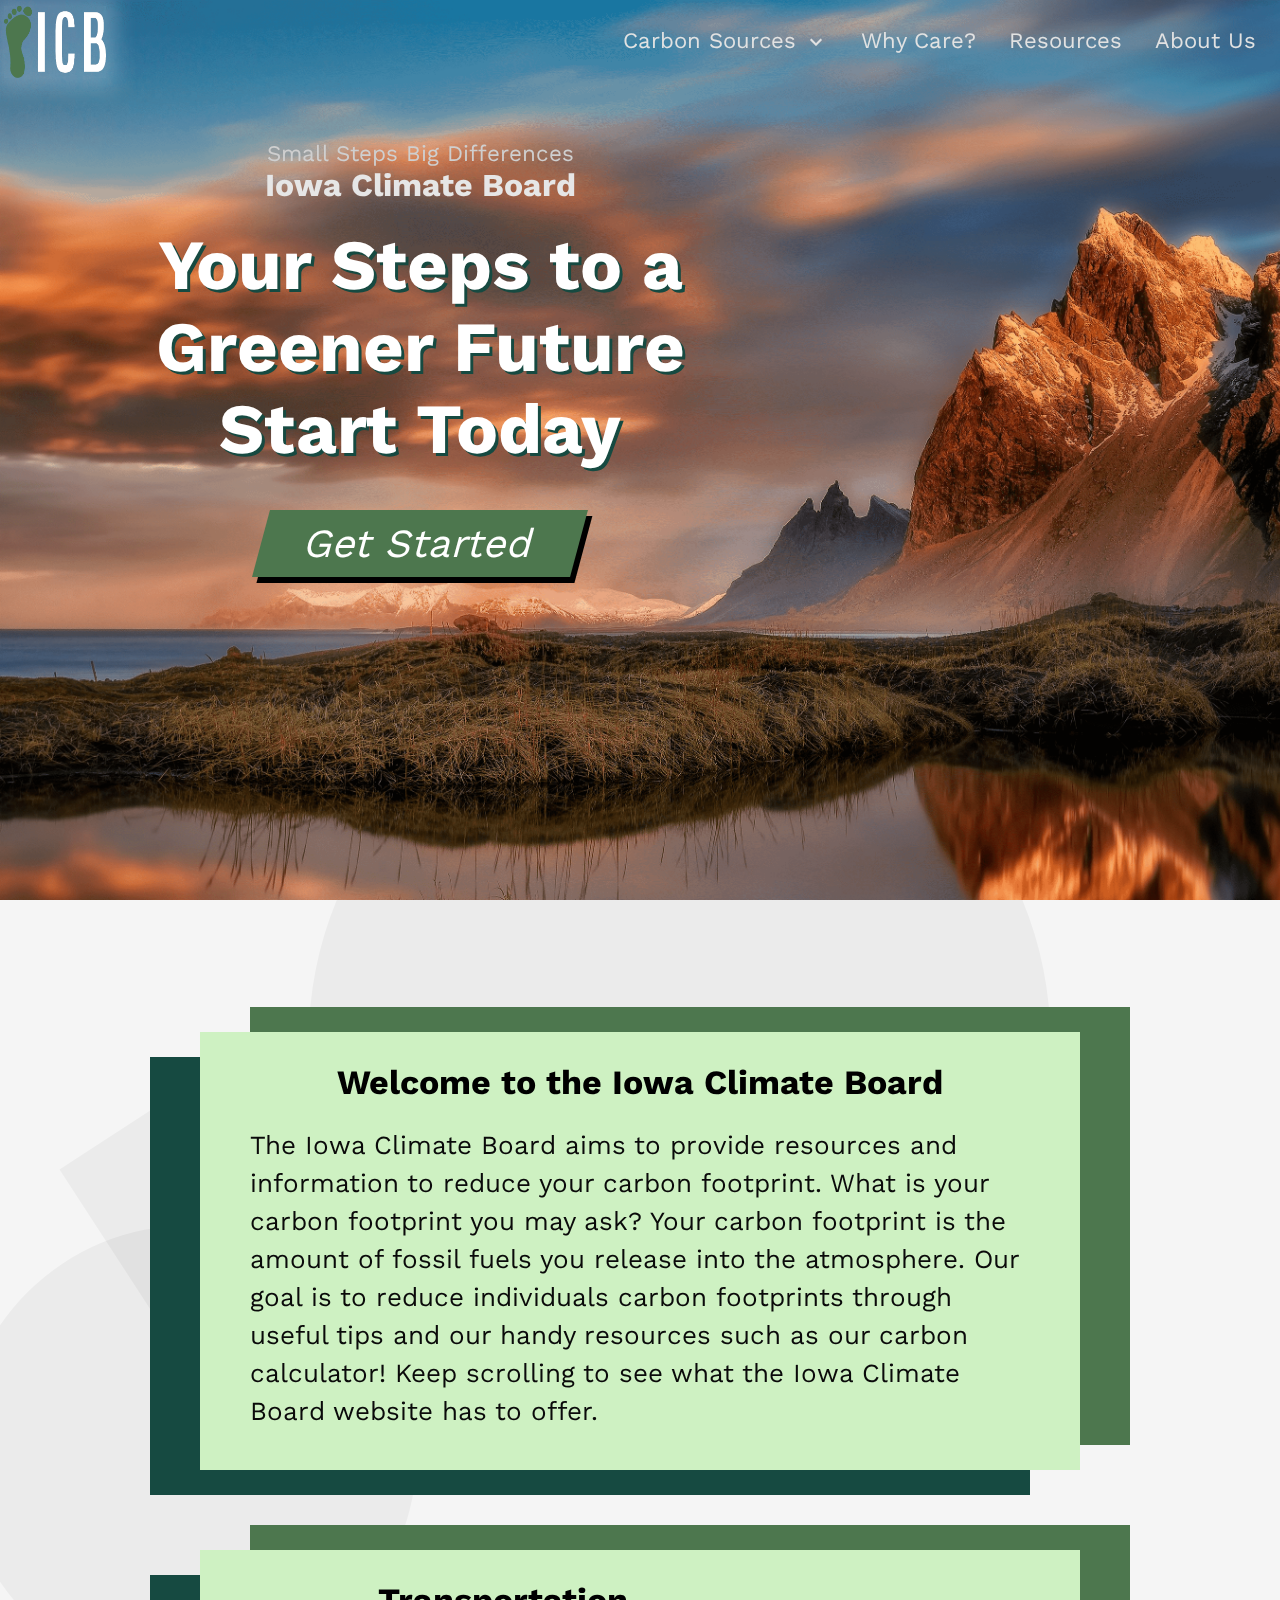
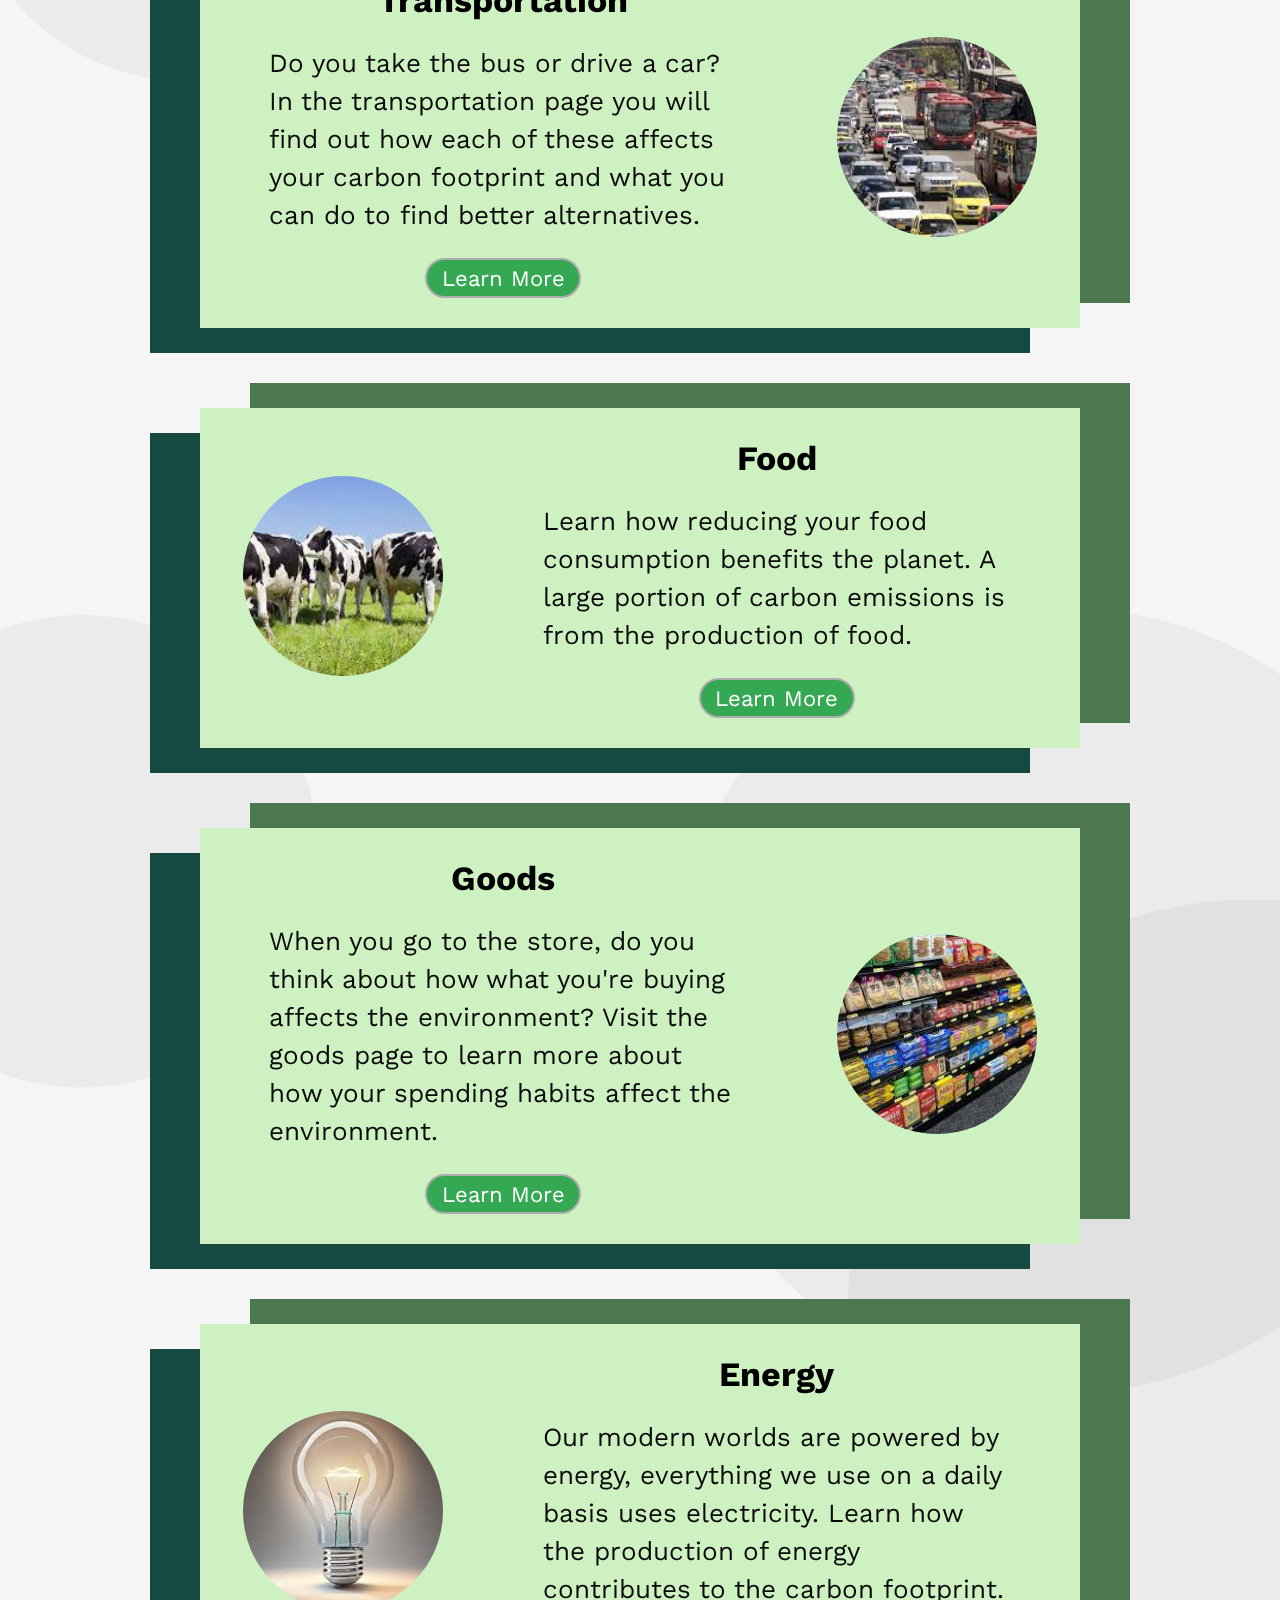
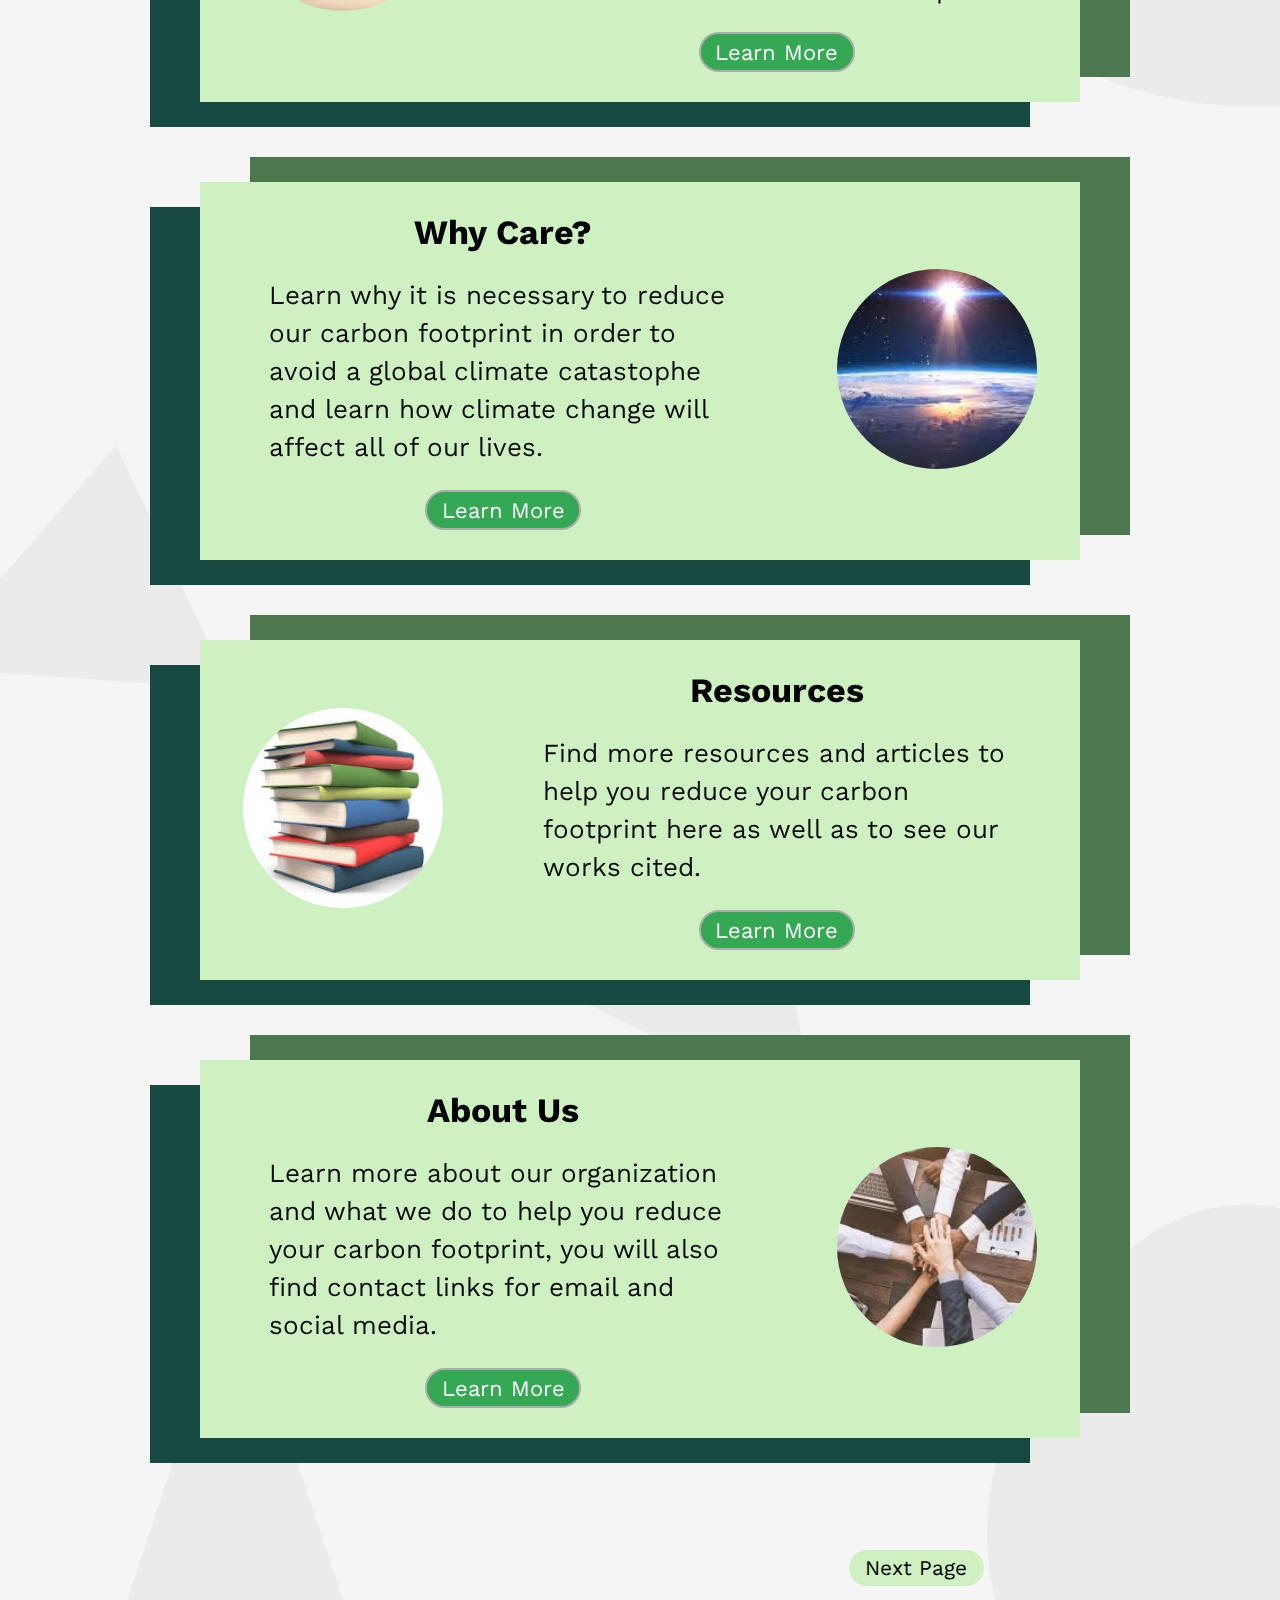
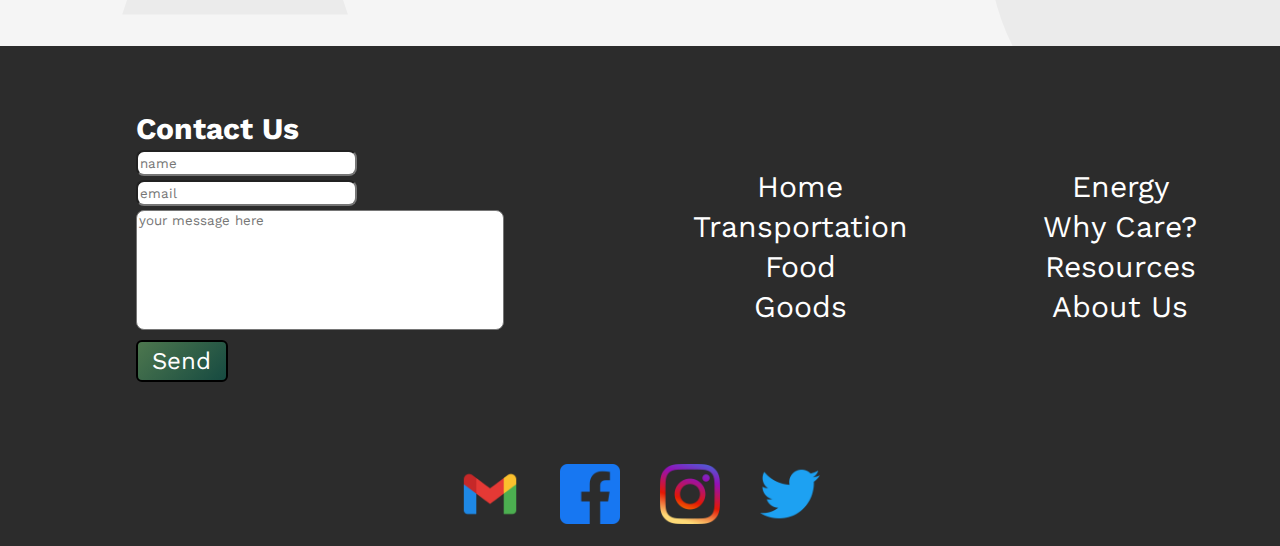
==== index.html @ e784ccfe "fixed buttons" ====
<!DOCTYPE html>
<html lang="en">
<head>
    <meta charset="UTF-8">
    <meta http-equiv="X-UA-Compatible" content="IE=edge">
    <meta name="viewport" content="width=device-width, initial-scale=1.0">
    <meta name="description" content="Welcome to the Iowa Climate Board. Our website will provide tips, tricks and resources so that you can reduce your carbon footprint.">
    <meta name="keywords" content="carbon footprint, icb, ICB, climate change, transportation, food, goods, carbon map, carbon calculator, global warming, fossil fuels, greenhouse gas, emissions">
    <meta name="author" content="Zach Buchholz">
    <link rel="icon" href="images/cropped-foot.png">
    <link href="https://fonts.googleapis.com/icon?family=Material+Icons" rel="stylesheet">
    <link rel="stylesheet" href="css/styles.css">
    <link rel="stylesheet" href="css/indexStyle.css">
    <script src="js/script.js" defer></script>
    <script  src="js/indexScript.js" defer></script>
    <title>Iowa Climate Board</title>
    <!-- favicon -->
    <link rel="apple-touch-icon" sizes="180x180" href="/favicon/apple-touch-icon.png">
    <link rel="icon" type="image/png" sizes="32x32" href="/favicon/favicon-32x32.png">
    <link rel="icon" type="image/png" sizes="16x16" href="/favicon/favicon-16x16.png">
    <link rel="manifest" href="/favicon/site.webmanifest">
    <link rel="mask-icon" href="/favicon/safari-pinned-tab.svg" color="#5bbad5">
    <link rel="shortcut icon" href="/favicon/favicon.ico">
    <meta name="msapplication-TileColor" content="#da532c">
    <meta name="msapplication-config" content="/favicon/browserconfig.xml">
    <meta name="theme-color" content="#ffffff">
</head>
<body>
    <nav>
        <div class="nav-left">
            <a href="index.html">
                <!-- <h2>ICB</h2> -->
                <img src="images/FinalLogo.png" alt="ICB Logo">
            </a>   
        </div>
        <div class="nav-right">
            <ul>
                <li class="nav-item">
                    <a>
                        Carbon Sources
                        <i class="material-icons">expand_more</i>
                    </a>
                    <div id="dropdown">
                        <a href="html/transportation.html">Transportation</a>
                        <a href="html/food.html">Food</a>
                        <a href="html/goods.html">Goods</a>
                        <a href="html/energy.html">Energy</a>
                    </div>
                </li>
                <!-- <li class="nav-item"><a href="html/carbonMap.html">Carbon Map</a></li>
                <li class="nav-item"><a href="html/carbonCalculator.html">Carbon Calculator</a></li> -->
                <li class="nav-item"><a href="html/whyCare.html">Why Care?</a></li>
                <li class="nav-item"><a href="html/resources.html">Resources</a></li>
                <li class="nav-item"><a href="html/aboutUs.html">About Us</a></li>       
            </ul>
        </div>
        <div class="hamburger">
            <i class="material-icons">menu</i>
        </div>
        <div class="mobile-nav">
            <span class="exit-mobile-nav">
                <i class="material-icons">close</i>
            </span>
            <ul>  
                <li><a href="html/transportation.html">Transportation</a></li>
                <li><a href="html/food.html">Food</a></li>
                <li><a href="html/goods.html">Goods</a></li>   
                <li><a href="html/energy.html">Energy</a></li>
                <!-- <li><a href="html/carbonMap.html">Carbon Map</a></li>
                <li><a href="html/carbonCalculator.html">Carbon Calculator</a></li> -->
                <li><a href="html/whyCare.html">Why Care?</a></li>
                <li><a href="html/resources.html">Resources</a></li>
                <li><a href="html/aboutUs.html">About Us</a></li>
            </ul>
        </div>
    </nav>
    <header>
        <div class="hero">
            <div class="spacer"></div>
            <div class="upper-hero">
                <p>Small Steps Big Differences</p>
                <h2>Iowa Climate Board</h2>
            </div>
            <div class="lower-hero">
                <h1>Your Steps to a Greener Future Start Today</h1>
                <div class="wrapper">
                    <button class="cta">
                      <span>Get Started</span>
                    </button>
                  </div>
                <button class="delete">Get Started</button>
            </div>
        </div>
    </header>
    <div class="content-container">
        <section class="main-content">
            <section class="pages">
                <div class="welcome small">
                    <h3>Welcome to the Iowa Climate Board</h3>
                    <p>The Iowa Climate Board aims to provide resources and information to reduce your carbon footprint. What is your carbon footprint you may ask? Your carbon footprint is the amount of fossil fuels you release into the atmosphere. Our goal is to reduce individuals carbon footprints through useful tips and our handy resources such as our carbon calculator! Keep scrolling to see what the Iowa Climate Board website has to offer.</p>
                    <hr>
                </div>
                <div class="big welcome-big">
                    <div class="preview">
                        <div class="content">
                            <div>
                                <h3>Welcome to the Iowa Climate Board</h3>
                                <p>The Iowa Climate Board aims to provide resources and information to reduce your carbon footprint. What is your carbon footprint you may ask? Your carbon footprint is the amount of fossil fuels you release into the atmosphere. Our goal is to reduce individuals carbon footprints through useful tips and our handy resources such as our carbon calculator! Keep scrolling to see what the Iowa Climate Board website has to offer.</p>  
                            </div> 
                        </div>
                    </div>
                </div>
                <div class="transportation-preview small">
                    <h3>Transportation</h3>
                    <p>Do you take the bus or drive a car? In the transportation page you will find out how each of these affects your carbon footprint and what you can do to find better alternatives.</p>
                    <div class="learn-more-cta">
                        <button><a href="html/transportation.html">Learn More</a></button>
                    </div>
                    <hr>
                </div>
                <div class="transportation-preview big">
                    <div class="preview">
                        <div class="content">
                            <div class="content2 left">
                                <h3>Transportation</h3>
                                <p>Do you take the bus or drive a car? In the transportation page you will find out how each of these affects your carbon footprint and what you can do to find better alternatives.</p>
                                <div class="learn-more-cta">
                                    <button><a href="html/transportation.html">Learn More</a></button>
                                </div>
                            </div>
                            <div class="image right">
                                <a href="html/transportation.html"><img src="images/transportation-circle.jpg" alt="transportation"></a>
                            </div> 
                        </div>   
                    </div>
                </div>
                <div class="food-preview small">
                    <h3>Food</h3>
                    <p>Learn how reducing your food consumption benefits the planet. A large portion of carbon emissions is from the production of food.</p>
                    <div class="learn-more-cta">
                        <button><a href="html/food.html">Learn More</a></button>
                    </div>
                    <hr>
                </div>
                <div class="food-preview big">
                    <div class="preview">
                        <div class="content">
                            <div class="image left">
                                <a href="html/food.html"><img src="images/food-circle.jpg" alt="food"></a>
                            </div>
                            <div class="content2 right">
                                <h3>Food</h3>
                                <p>Learn how reducing your food consumption benefits the planet. A large portion of carbon emissions is from the production of food.</p>
                                <div class="learn-more-cta">
                                    <button><a href="html/food.html">Learn More</a></button>
                                </div>  
                            </div> 
                        </div>
                    </div>
                </div>
                <div class="goods-preview small">
                    <h3>Goods</h3>
                    <p>When you go to the store, do you think about how what you're buying affects the environment? Visit the goods page to learn more about how your spending habits affect the environment.</p>
                    <div class="learn-more-cta">
                        <button><a href="html/goods.html">Learn More</a></button>
                    </div>
                    <hr>
                </div>
                <div class="goods-preview big">
                    <div class="preview">
                        <div class="content">
                            <div class="content2 left">
                                <h3>Goods</h3>
                                <p>When you go to the store, do you think about how what you're buying affects the environment? Visit the goods page to learn more about how your spending habits affect the environment.</p>
                                <div class="learn-more-cta">
                                    <button><a href="html/goods.html">Learn More</a></button>
                                </div>
                            </div>
                            <div class="image right">
                                <a href="html/goods.html"><img src="images/goods-circle.jpg" alt="goods"></a>
                            </div>    
                        </div>
                    </div>
                </div>
                <div class="energy-preview small">
                    <h3>Energy</h3>
                    <p>Our modern worlds are powered by energy, everything we use on a daily basis uses electricity. Learn how the production of energy contributes to the carbon footprint.</p>
                    <div class="learn-more-cta">
                        <button><a href="html/energy.html">Learn More</a></button>
                    </div>
                    <hr>
                </div>
                <div class="energy-preview big">
                    <div class="preview">
                        <div class="content">
                            <div class="image left">
                                <a href="html/energy.html"><img src="images/energy-circle.jpg" alt="energy"></a>
                            </div>  
                            <div class="content2 right">
                                <h3>Energy</h3>
                                <p>Our modern worlds are powered by energy, everything we use on a daily basis uses electricity. Learn how the production of energy contributes to the carbon footprint.</p>
                                <div class="learn-more-cta">
                                    <button><a href="html/energy.html">Learn More</a></button>
                                </div>
                            </div>  
                        </div>
                    </div>
                </div>
                <!-- <div class="carbon-map-preview small">
                    <h3>Carbon Map</h3>
                    <p>See how your carbon footprint is partially determined by your geographic location. Explore the interactive carbon map to see how carbon footprints vary around the world.</p>
                    <div class="learn-more-cta">
                        <button><a href="html/carbonMap.html">Learn More</a></button>
                    </div>
                    <hr>
                </div>
                <div class="carbon-map-preview big">
                    <div class="preview">
                        <div class="content">
                            <div class="content2 left">
                                <h3>Carbon Map</h3>
                                <p>See how your carbon footprint is partially determined by your geographic location. Explore the interactive carbon map to see how carbon footprints vary around the world.</p>
                                <div class="learn-more-cta">
                                    <button><a href="html/carbonMap.html">Learn More</a></button>
                                </div>  
                            </div>  
                            <div class="image right">
                                <a href="html/carbonMap.html"><img src="images/carbon-map-circle.jpg" alt="carbon map"></a>
                            </div>
                        </div>
                    </div>
                </div>
                <div class="carbon-calculator-preview small">
                    <h3>Carbon Calculator</h3>
                    <p>The carbon calculator is a tool that will allow you to estimate your carbon footprint! Input information about your lifestyle into the calculator to show how much carbon you release and what you can do to reduce your footprint.</p>
                    <div class="learn-more-cta">
                        <button><a href="html/carbonCalculator.html">Learn More</a></button>
                    </div>
                    <hr>
                </div>
                <div class="carbon-calculator-preview big">
                    <div class="preview">
                        <div class="content">
                            <div class="image left">
                                <a href="html/carbonCalculator.html"><img src="images/carbon-calculator-circle.jpg" alt="carbon calculator"></a>
                            </div> 
                            <div class="content2 right">
                                <h3>Carbon Calculator</h3>
                                <p>The carbon calculator is a tool that will allow you to estimate your carbon footprint! Input information about your lifestyle into the calculator to show how much carbon you release and what you can do to reduce your footprint.</p>
                                <div class="learn-more-cta">
                                    <button><a href="html/carbonCalculator.html">Learn More</a></button>
                                </div> 
                            </div>  
                        </div>
                    </div>
                </div> -->
                <div class="why-care-preview small">
                    <h3>Why Care?</h3>
                    <p>Learn why it is necessary to reduce our carbon footprint in order to avoid a global climate catastophe and learn how climate change will affect all of our lives.</p>
                    <div class="learn-more-cta">
                        <button><a href="html/whyCare.html">Learn More</a></button>
                    </div>
                    <hr>
                </div>
                <div class="why-care-preview big">
                    <div class="preview">
                        <div class="content">
                            <div class="content2 left">
                                <h3>Why Care?</h3>
                                <p>Learn why it is necessary to reduce our carbon footprint in order to avoid a global climate catastophe and learn how climate change will affect all of our lives.</p>
                                <div class="learn-more-cta">
                                    <button><a href="html/whyCare.html">Learn More</a></button>
                                </div>
                            </div>    
                            <div class="image right">
                                <a href="html/whyCare.html"><img src="images/why-care-circle.jpg" alt="why care"></a>
                            </div>
                        </div>
                    </div>
                </div>
                <div class="resources-preview small">
                    <h3>Resources</h3>
                    <p>Find more resources and articles to help you reduce your carbon footprint here as well as to see our works cited.</p>
                    <div class="learn-more-cta">
                        <button><a href="html/resources.html">Learn More</a></button>
                    </div>
                    <hr>
                </div>
                <div class="resources-preview big">
                    <div class="preview">
                        <div class="content">
                            <div class="image left">
                                <a href="html/resources.html"><img src="images/resources-circle.jpg" alt="resources"></a>
                            </div>
                            <div class="content2 right">
                                <h3>Resources</h3>
                                <p>Find more resources and articles to help you reduce your carbon footprint here as well as to see our works cited.</p>
                                <div class="learn-more-cta">
                                    <button><a href="html/resources.html">Learn More</a></button>
                                </div>
                            </div>    
                        </div>
                    </div>
                </div>
                <div class="about-us-preview small">
                    <h3>About Us</h3>
                    <p>Learn more about our organization and what we do to help you reduce your carbon footprint, you will also find contact links for email and social media.</p>
                    <div class="learn-more-cta">
                        <button><a href="html/aboutUs.html">Learn More</a></button>
                    </div>
                    <hr>
                </div>
                <div class="about-us-preview big">
                    <div class="preview">
                        <div class="content">
                            <div class="content2 left">
                                <h3>About Us</h3>
                                <p>Learn more about our organization and what we do to help you reduce your carbon footprint, you will also find contact links for email and social media.</p>
                                <div class="learn-more-cta">
                                    <button><a href="html/aboutUs.html">Learn More</a></button>
                                </div> 
                            </div>  
                            <div class="image right">
                                <a href="html/aboutUs.html"><img src="images/about-us-circle.jpg" alt="about us"></a>
                            </div> 
                        </div>
                    </div>
                </div>
            </section>
            <section class="next-previous-page">
                <div class="left">
                    <!-- <button class="previous">
                        <a href="">Previous Page</a>
                    </button> -->
                </div>
                <div class="right">
                    
                        <a href="html/transportation.html">Next Page</a>
                    
                </div>
            </section>
        </section>
        <footer>
            <div class="email footer-item">
                <div class="container">
                    <h3>Contact Us</h3>
                    <input id="name" type="text" placeholder="name">
                    <input id="email" type="email" placeholder="email">
                    <textarea placeholder="your message here"></textarea>
                    <button>Send</button>
                </div>
            </div>
            <div class="links footer-item">
                <div class="container">
                    <div class="links-left">
                        <a href="#">Home</a>
                        <a href="html/transportation.html">Transportation</a>
                        <a href="html/food.html">Food</a>
                        <a href="html/goods.html">Goods</a>   
                        <!-- <a href="html/energy.html">Energy</a>  -->
                    </div>
                    <div class="links-right">
                        <a href="html/energy.html">Energy</a>
                        <!-- <a href="html/carbonMap.html">Carbon Map</a>
                        <a href="html/carbonCalculator.html">Carbon Calculator</a> -->
                        <a href="html/whyCare.html">Why Care?</a>
                        <a href="html/resources.html">Resources</a>
                        <a href="html/aboutUs.html">About Us</a>
                    </div>
                </div>
            </div>  
            <div class="social-media footer-item">
                <div class="container">
                    <a href="https://gmail.google.com" target="_blank"><img src="images/gmail.png" alt="gmail"></a>
                    <a href="https://www.facebook.com/" target="_blank"><img src="images/facebook.png" alt="facebook"></a>
                    <a href="https://www.instagram.com/" target="_blank"><img src="images/instagram.png" alt="instagram"></a>
                    <a href="https://twitter.com/" target="_blank"><img src="images/twitter.png" alt="twitter"></a>
                </div>
            </div>
        </footer>
    </div>
</body>
</html>
---- css/styles.css ----
@charset "UTF-8";
@import url("https://fonts.googleapis.com/css2?family=Lato:wght@300;400;700&family=Nunito+Sans:wght@300;400;700&family=Work+Sans:wght@300;400;700&display=swap");



:root {
  --off-black: rgba(34, 34, 34, 1);
  /* background on nav */
  --off-blackh: rgba(34, 34, 34, 0);
  --logo-green: rgb(21, 226, 21);
  --hover-white: rgba(240, 240, 240, 1);
  --popup-grey: rgb(88, 88, 88);
  --nav-font: 0.87em;
  --green: #15e215;
  --light-green: #cef1c2;
  --medium-green: #4d774e;
  --dark-green: #164a41;
}

/* Lato Nunito Sans Work Sans*/
* {
  margin: 0;
  box-sizing: border-box;
  font-family: "Work Sans", sans-serif;
}

html {
  scroll-behavior: smooth;
}

body, html {
  width: 100%;
  height: 100%;
}

body {
  position: relative;
  background-color: rgb(245, 245, 245);
}

a {
  text-decoration: none;
  color: #000;
  cursor: pointer;
}

textarea {
  resize: none;
}

::-webkit-scrollbar {
  width: 12px;
}

::-webkit-scrollbar-button {
  display: none;
}

::-webkit-scrollbar-thumb {
  background-color: #1c9e1c;
  border-radius: 200px;
}

::-webkit-scrollbar-track {
  background-color: rgb(34, 34, 34);
}

nav {
  position: fixed;
  top: 0px;
  display: block;
  width: 100%;
  z-index: 1;
  height: 80px;
  display: flex;
  justify-content: space-between;
  align-items: center;
  background-color: var(--off-blackh);
  box-shadow: 0px 4px 6px var(--off-blackh);
  opacity: 1;
}

nav > div {
  margin: 0 10px;
}

.nav-left {
  margin: 0;
  transform: translate(4px, 4px);
}

.nav-left h2 {
  font-size: 4em;
  font-weight: 600;
  color: var(--logo-green);
}

.nav-left img {
  width: 102.24px;
  height: 72px;
  /* background-color: rgba(255,255,255,0.20);
  box-shadow: 0 0 20px 10px rgba(255,255,255,0.24); */
}

.nav-left img:hover {
  width: 104px;
  height: 73.3px;
}

ul {
  padding: 0;
  margin: 0;
  padding-inline-start: 0;
}

.nav-item {
  display: inline-block;
  height: 80px;
  line-height: 80px;
  padding: 0 14px;
}

.nav-item a {
  color: rgb(226, 226, 226);
  font-size: var(--nav-font);
  display: block;
}

.nav-item:hover {
  background-color: var(--hover-white);
  box-shadow: 6px 6px var(--off-black);
}

/* here for js */
.nav-item-hover {
  background-color: var(--hover-white);
  box-shadow: 6px 6px var(--off-black);
}

.nav-item:hover > a {
  color: #000;
}

.nav-item i {
  transform: translateY(6px);
}

nav ul li:first-child > a {
  cursor: default;
}

/*display width and left  need to be changed in js */
nav #dropdown {
  display: none;
  background-color: var(--hover-white);
  position: absolute;
  top: 80px;
  text-align: center;
  box-shadow: 6px 6px var(--off-black);
  line-height: 50px;
  height: auto;
  cursor: pointer;
}

nav #dropdown a {
  display: block;
  font-size: var(--nav-font);
  color: #000;
}

nav #dropdown a:hover {
  color: rgb(109, 109, 109);
}

.hamburger i {
  font-size: 60px;
  color: #fff;
}

.hamburger i:hover {
  cursor: pointer;
}

/* display set to block when hamburger menu is clicked */
.mobile-nav {
  /* display: none; */
  margin: 0;
  position: fixed;
  left: 0;
  top: -500px;
  width: 100%;
  text-align: center;
  background-color: var(--popup-grey);
  transition: top 0.42s;
}

.exit-mobile-nav {
  position: absolute;
  top: 0;
  right: 0;
  display: inline-block;
  margin: 16px;
  cursor: pointer;
}

.exit-mobile-nav i {
  font-size: 64px;
  color: #fff;
  transition: all 0;
}

.exit-mobile-nav i:hover {
  transition: transform 0.25s linear 0s;
  transform: rotate(180deg);
  color: rgb(226, 226, 226);
}

.mobile-nav ul {
  margin: 20px 0;
}

.mobile-nav li {
  margin: 14px 0;
}

.mobile-nav a {
  color: #fff;
  font-size: 1.6em;
}

.mobile-nav a:hover {
  color: rgb(214, 214, 214);
}

.nav-right,
.nav-center {
  display: none;
}

@media only screen and (min-width: 888px) {
  .nav-right {
    display: block;
  }

  .hamburger {
    display: none;
  }
}

@media only screen and (min-width: 992px) {
  :root {
    --nav-font: 1.03em;
  }
}

@media only screen and (min-width: 1200px) {
  :root {
    --nav-font: 1.38em;
  }
}

footer {
  height: 600px;
  background-color: rgb(44, 44, 44);
  /* 44 */
}

.email {
  height: 280px;
  display: flex;
  justify-content: center;
  align-items: center;
  /* background-color: lawngreen; */
}

.email .container {
  padding: 10px;
  margin: 0 auto;
  width: 100%;
}

footer h3 {
  font-size: 30px;
  color: #fff;
}

.email input {
  display: block;
  width: 60%;
  margin: 4px 0;
  height: 26px;
}

.email textarea {
  width: 100%;
  height: 100px;
}

.email textarea, .email input {
  border-radius: 8px;
}

.email button {
  display: block;
  margin-top: 6px;
  font-size: 24px;
  padding: 0.2em 0.6em;
  background-image: linear-gradient(135deg, #4d774e, #164a41);
  color: #fff;
  cursor: pointer;
  border-radius: 2px;
  border: 2px solid #000;
  border-radius: 6px;
}

.email button:hover {
  box-shadow: 0 0 10px 3px #000;
  background-image: none;
  background-color: rgb(231, 231, 231);
  color: black;
}

.links {
  height: 220px;
  /* background-color: coral; */
}

.links .container {
  width: 100%;
  height: 100%;
  display: flex;
  justify-content: center;
  align-items: center;
}

.links-left, .links-right {
  display: inline;
  width: 50%;
  text-align: center;
}

.links a {
  display: block;
  font-size: 20px;
  color: #fff;
  padding: 2.6px 0;
}

.links a:hover {
  color: rgb(223, 223, 223);
}

.social-media {
  height: 100px;
  /* background-color:plum; */
}

.social-media .container {
  width: 100%;
  height: 100px;
  display: flex;
  justify-content: space-around;
  align-items: center;
}

.social-media img {
  height: 60px;
}

.social-media img:hover {
  height: 62.6px;
}

@media only screen and (min-width: 768px) {
  .email .container {
    padding: 40px;
    width: 70%;
  }
  .email textarea {
    width: 80%;
  }
}

@media only screen and (min-width: 992px) {
  footer {
    height: 500px;
    position: relative;
  }
  .email {
    height: 400px;
    width: 50%;
    float: left;
  }
  .email textarea {
    width: 100%;
    height: 120px;
  }
  .links {
    height: 400px;
    width: 50%;
    float: right;
  }
  .links a {
    font-size: 28px;
  }
  .social-media {
    width: 100%;
    position: absolute;
    bottom: 0;
  }
  .social-media .container {
    justify-content: center;
  }
  .social-media img {
    margin: 0 20px;
  }
}

@media only screen and (min-width: 1200px) {
  .links a {
    font-size: 30px;
  }
}

.next-previous-page {
  padding: 20px;
  display: flex;
  justify-content: space-between;
}

/* .next-previous-page button {
  padding: 0.6em 1.2em;
  background-color: var(--light-green);
  border: none;
  border-radius: 100vh;
}

.next-previous-page button:hover {
  background-color: var(--dark-green);
}

.next-previous-page button:hover a{
  color: #fff;
} */

.next-previous-page a {
  font-size: 1.3em;
  display: inline-block;
  padding: 0.3em 0.8em;
  background-color: var(--light-green);
  border: none;
  border-radius: 100vh;
}

.next-previous-page a:hover {
  background-color: var(--dark-green);
  color: #fff;
}

@media only screen and (min-width: 1024px) {
  .next-previous-page {
      justify-content: space-around;
  }        
}
---- css/indexStyle.css ----
:root {
  --heading-color: rgb(255, 255, 255);
  --secondary-heading-color: rgb(230, 230, 230);
  --slogan-color: rgb(207, 207, 207);
  --heading-font-size: 3.4em;
  --secondary-heading-font-size: 1.3em;
  --slogan-font-size: 0.8em;
  --green: #15e215;
  --background-color: rgb(245, 245, 245);
}

header {
  position: fixed;
  background-image: url("../images/landscape-phone-compressed.png");
  background-size: cover;
  min-height: 100vh;
  box-shadow: 0 10px 14px rgb(34,34,34);
  background-attachment: fixed;
  overflow-x: hidden;
  overflow-y: auto;
  perspective: 2px;
}

.content-container {
  position: absolute;
  top: 100vh;
}

h1 {
  color: var(--heading-color);
  font-size: var(--heading-font-size);
  text-shadow: 3px 3px var(--dark-green);
}

h2 {
  color: var(--secondary-heading-color);
  font-size: var(--secondary-heading-font-size);
}

.hero {
  position: relative;
  top: 80px;
  text-align: center;
}

.spacer {
  height: 80px;
}

.upper-hero {
  width: 90%;
  margin: 0 auto 20px auto;
}

.upper-hero p {
  color: var(--slogan-color);
  font-size: var(--slogan-font-size);
}

.lower-hero {
  width: 90%;
  margin: auto;
}

.wrapper {
  display: flex;
  justify-content: center;
}

.cta {
    margin-top: 40px;
    cursor: pointer;
    display: flex;
    padding: 10px 45px;
    text-decoration: none;
    font-family: 'Poppins', sans-serif;
    font-size: 40px;
    color: white;
    background-color: var(--medium-green);
    box-shadow: 6px 6px 0 black;
    transform: skewX(-15deg);
    border: none;
}

.cta:focus {
   outline: none; 
}

.cta:hover {
    transition: 0.5s;
    box-shadow: 10px 10px 0 #000;
    background-color: var(--light-green);
    color: #000;
    transition: background-color 1s, color 1s, box-shadow 0.5s;
}

.hero button.delete {
    display: none;
    margin-top: 30px;
    font-size: 2em;
    padding: 0.5em 1em;
    background-image: linear-gradient(135deg, #4d774e, #164a41);
    color: #fff;
    cursor: pointer;
    border-radius: 6px;
    border: 2px solid #000;
}

.hero button.delete:hover {
    box-shadow: 0 0 10px 3px #000;
    background-image: none;
    background-color: rgb(231, 231, 231);
    color: black;
}

@media only screen and (max-width: 375px) {
  :root {
    --heading-font-size: 2.5em;
    --secondary-heading-font-size: 0.9em;
    --slogan-font-size: 0.6em;
  }
  .hero button {
    font-size: 1.4em;
  }
  .spacer {
    height: 30px;
  }
}

@media only screen and (min-width: 992px) {
  :root {
    --heading-font-size: 3.7em;
    --secondary-heading-font-size: 1.6em;
    --slogan-font-size: 1em;
  }
  header {
    background-image: url("../images/landscape-tablet-compressed.png");
  }
  .spacer {
    height: 80px;
  }
  .hero {
    width: 60%;
    float: left;
  }
}

@media only screen and (min-width: 1200px) {
  :root {
    --heading-font-size: 4.4em;
    --secondary-heading-font-size: 2em;
    --slogan-font-size: 1.4em;
  }
  header {
    background-image: url("../images/landscape-desktop-compressed.png");
  }
  .spacer {
    height: 60px;
  }
  .hero {
    width: 50%;
    float: left;
    margin-left: 100px;
  }
}

.main-content {
  /* background-color: var(--background-color); */
  background-image: url("data:image/svg+xml,%3csvg xmlns='http://www.w3.org/2000/svg' version='1.1' xmlns:xlink='http://www.w3.org/1999/xlink' xmlns:svgjs='http://svgjs.com/svgjs' width='2500' height='10000' preserveAspectRatio='none' viewBox='0 0 2500 10000'%3e%3cg mask='url(%26quot%3b%23SvgjsMask1059%26quot%3b)' fill='none'%3e%3crect width='2500' height='10000' x='0' y='0' fill='rgba(245%2c 245%2c 245%2c 1)'%3e%3c/rect%3e%3cpath d='M1656.56 3912.66 a788.26 788.26 0 1 0 1576.52 0 a788.26 788.26 0 1 0 -1576.52 0z' fill='rgba(0%2c 0%2c 0%2c 0.039)' class='triangle-float2'%3e%3c/path%3e%3cpath d='M-150.28759640768038 5796.554995738845L449.97952166786865 5839.104664736119 227.66351105824089 5362.346441443697z' fill='rgba(0%2c 0%2c 0%2c 0.039)' class='triangle-float2'%3e%3c/path%3e%3cpath d='M-76.97 1081.39 a445.51 445.51 0 1 0 891.02 0 a445.51 445.51 0 1 0 -891.02 0z' fill='rgba(0%2c 0%2c 0%2c 0.039)' class='triangle-float3'%3e%3c/path%3e%3cpath d='M1595.6026172697807 6673.561763435975L1450.4954725872858 5923.233164859264 938.7332558514245 6352.652652172793z' fill='rgba(0%2c 0%2c 0%2c 0.039)' class='triangle-float3'%3e%3c/path%3e%3cpath d='M-301.96 3030.35 a461.36 461.36 0 1 0 922.72 0 a461.36 461.36 0 1 0 -922.72 0z' fill='rgba(0%2c 0%2c 0%2c 0.039)' class='triangle-float2'%3e%3c/path%3e%3cpath d='M2434.517%2c7987.091C2611.16%2c7983.471%2c2759.545%2c7868.501%2c2847.74%2c7715.408C2935.772%2c7562.598%2c2950.641%2c7381.832%2c2874.965%2c7222.541C2786.09%2c7035.467%2c2641.629%2c6845.549%2c2434.517%2c6845.614C2227.471%2c6845.679%2c2087.135%2c7037.626%2c1994.547%2c7222.817C1913.041%2c7385.843%2c1899.942%2c7575.009%2c1990.876%2c7732.97C2082.006%2c7891.271%2c2251.897%2c7990.834%2c2434.517%2c7987.091' fill='rgba(0%2c 0%2c 0%2c 0.039)' class='triangle-float3'%3e%3c/path%3e%3cpath d='M602.93 276.98 a724.61 724.61 0 1 0 1449.22 0 a724.61 724.61 0 1 0 -1449.22 0z' fill='rgba(0%2c 0%2c 0%2c 0.039)' class='triangle-float1'%3e%3c/path%3e%3cpath d='M238.79857072463886 7646.33592573216L679.8482935155082 7646.33592573216 459.32343212007333 6984.761341545856z' fill='rgba(0%2c 0%2c 0%2c 0.039)' class='triangle-float1'%3e%3c/path%3e%3cpath d='M1304.22 3321.26 a767.9 767.9 0 1 0 1535.8 0 a767.9 767.9 0 1 0 -1535.8 0z' fill='rgba(0%2c 0%2c 0%2c 0.039)' class='triangle-float1'%3e%3c/path%3e%3cpath d='M467.33146636519564 9587.04494133531L484.65721319866174 10083.189415974122 963.4759410040067 9569.719194501844z' fill='rgba(0%2c 0%2c 0%2c 0.039)' class='triangle-float1'%3e%3c/path%3e%3cpath d='M33.34 8506.78 a573.33 573.33 0 1 0 1146.66 0 a573.33 573.33 0 1 0 -1146.66 0z' fill='rgba(0%2c 0%2c 0%2c 0.039)' class='triangle-float1'%3e%3c/path%3e%3cpath d='M579.8590962530636 225.39225142735665L116.33748047285212 526.4067083262051 417.3519373717006 989.9283241064167 880.8735531519121 688.9138672075682z' fill='rgba(0%2c 0%2c 0%2c 0.039)' class='triangle-float2'%3e%3c/path%3e%3cpath d='M1127.231%2c9546.179C1347.371%2c9546.487%2c1559.36%2c9437.552%2c1664.226%2c9243.994C1764.841%2c9058.282%2c1717.291%2c8837.167%2c1609.892%2c8655.295C1504.624%2c8477.031%2c1334.106%2c8326.749%2c1127.231%2c8334.635C930.076%2c8342.15%2c804.442%2c8519.786%2c704.357%2c8689.814C602.174%2c8863.406%2c503.643%2c9061.882%2c592.83%2c9242.496C690.059%2c9439.395%2c907.634%2c9545.872%2c1127.231%2c9546.179' fill='rgba(0%2c 0%2c 0%2c 0.039)' class='triangle-float2'%3e%3c/path%3e%3c/g%3e%3cdefs%3e%3cmask id='SvgjsMask1059'%3e%3crect width='2500' height='10000' fill='white'%3e%3c/rect%3e%3c/mask%3e%3cstyle%3e %40keyframes float1 %7b 0%25%7btransform: translate(0%2c 0)%7d 50%25%7btransform: translate(-10px%2c 0)%7d 100%25%7btransform: translate(0%2c 0)%7d %7d .triangle-float1 %7b animation: float1 5s infinite%3b %7d %40keyframes float2 %7b 0%25%7btransform: translate(0%2c 0)%7d 50%25%7btransform: translate(-5px%2c -5px)%7d 100%25%7btransform: translate(0%2c 0)%7d %7d .triangle-float2 %7b animation: float2 4s infinite%3b %7d %40keyframes float3 %7b 0%25%7btransform: translate(0%2c 0)%7d 50%25%7btransform: translate(0%2c -10px)%7d 100%25%7btransform: translate(0%2c 0)%7d %7d .triangle-float3 %7b animation: float3 6s infinite%3b %7d %3c/style%3e%3c/defs%3e%3c/svg%3e");
  background-size: cover;
  padding: 40px 0;
}


.main-content p {
  font-size: 20px;
  color: rgb(32, 32, 32);
  line-height: 28px;
}

.main-content h3 {
  font-size: 28px;
  margin: 16px;
  text-align: center;
}

.main-content hr {
  height: 2.2px;
  background-color: #000;
  margin: 20px 20px 30px 20px;
}

.pages {
  padding: 12px;
}

.learn-more-cta {
  text-align: center;
  margin: 16px 0;
}

.learn-more-cta button {
  font-size: 22px;
  background-color: var(--background-color);
  padding: 0.25em 0.65em;
  border: 2.5px solid rgb(172, 172, 172);
  border-radius: 999px;
}

.learn-more-cta a {
  color: #000;
}

.learn-more-cta button:hover a{
  color: rgb(95, 95, 95);
}

.big {
  display: none;
}

.image {
  display: none;
  text-align: center;
}

.main-content img {
  object-fit: cover;
  width: 200px;
  height: 200px;
  border-radius: 100vh;
}

@media only screen and (min-width: 512px) {
  .pages {
    width: 80%;
    margin: 0 auto;
  }
  .main-content h3 {
    margin: 24px;
  }
  .main-content hr {
    margin: 30px 20px 30px 20px;
  }
  .learn-more-cta {
    margin: 24px 0;
  }
  .main-content p {
    line-height: 30px;
  }
}

@media only screen and (min-width: 768px) {
  .main-content {
    padding: 40px 0;
  }
  .small {
    display: none;
  }
  .big {
    display: block;
    margin: 80px 0;
  }
  .pages {
    padding: none;
  }
  .content {
    background-color: var(--light-green);
    width: 70%;
    padding: 6px;
    margin: 50px auto;
    position: relative;
    box-shadow: 50px -25px var(--medium-green), -50px 25px var(--dark-green);
  }
  .content p {
    width: 90%;
    margin: 0 auto;
    color: rgb(10, 10, 10);
  }
  .pages {
    width: 100%;
  }
  .learn-more-cta button {
    background-color: #34a853;
  }
  .learn-more-cta a {
    color: #fff;
  }
  .learn-more-cta button:hover {
    background-color: #fff;
  }
  .learn-more-cta a:hover {
    color: #000;
  }
  .welcome-big .content {
    padding-bottom: 40px;
  }
}

@media only screen and (min-width: 992px) {
  .content {
    width: 60%;
  }
  .main-content p {
    font-size: 24px;
    line-height: 36px;
  }
  
  .main-content h3 {
    font-size: 32px;
  }
}

@media only screen and (min-width: 1200px) {
  .main-content p {
    font-size: 26px;
    line-height: 38px;
  }
  .main-content h3 {
    font-size: 34px;
  }
  .content {
    width: 70%;
    display: flex;
    justify-content: space-around;
    align-items: center;
  }
  .content2 {
    width: 60%;
  }
  .image {
    display: block;
  } 
  .main-content img:hover {
    box-shadow: 0 0 10px #000;
  }
}
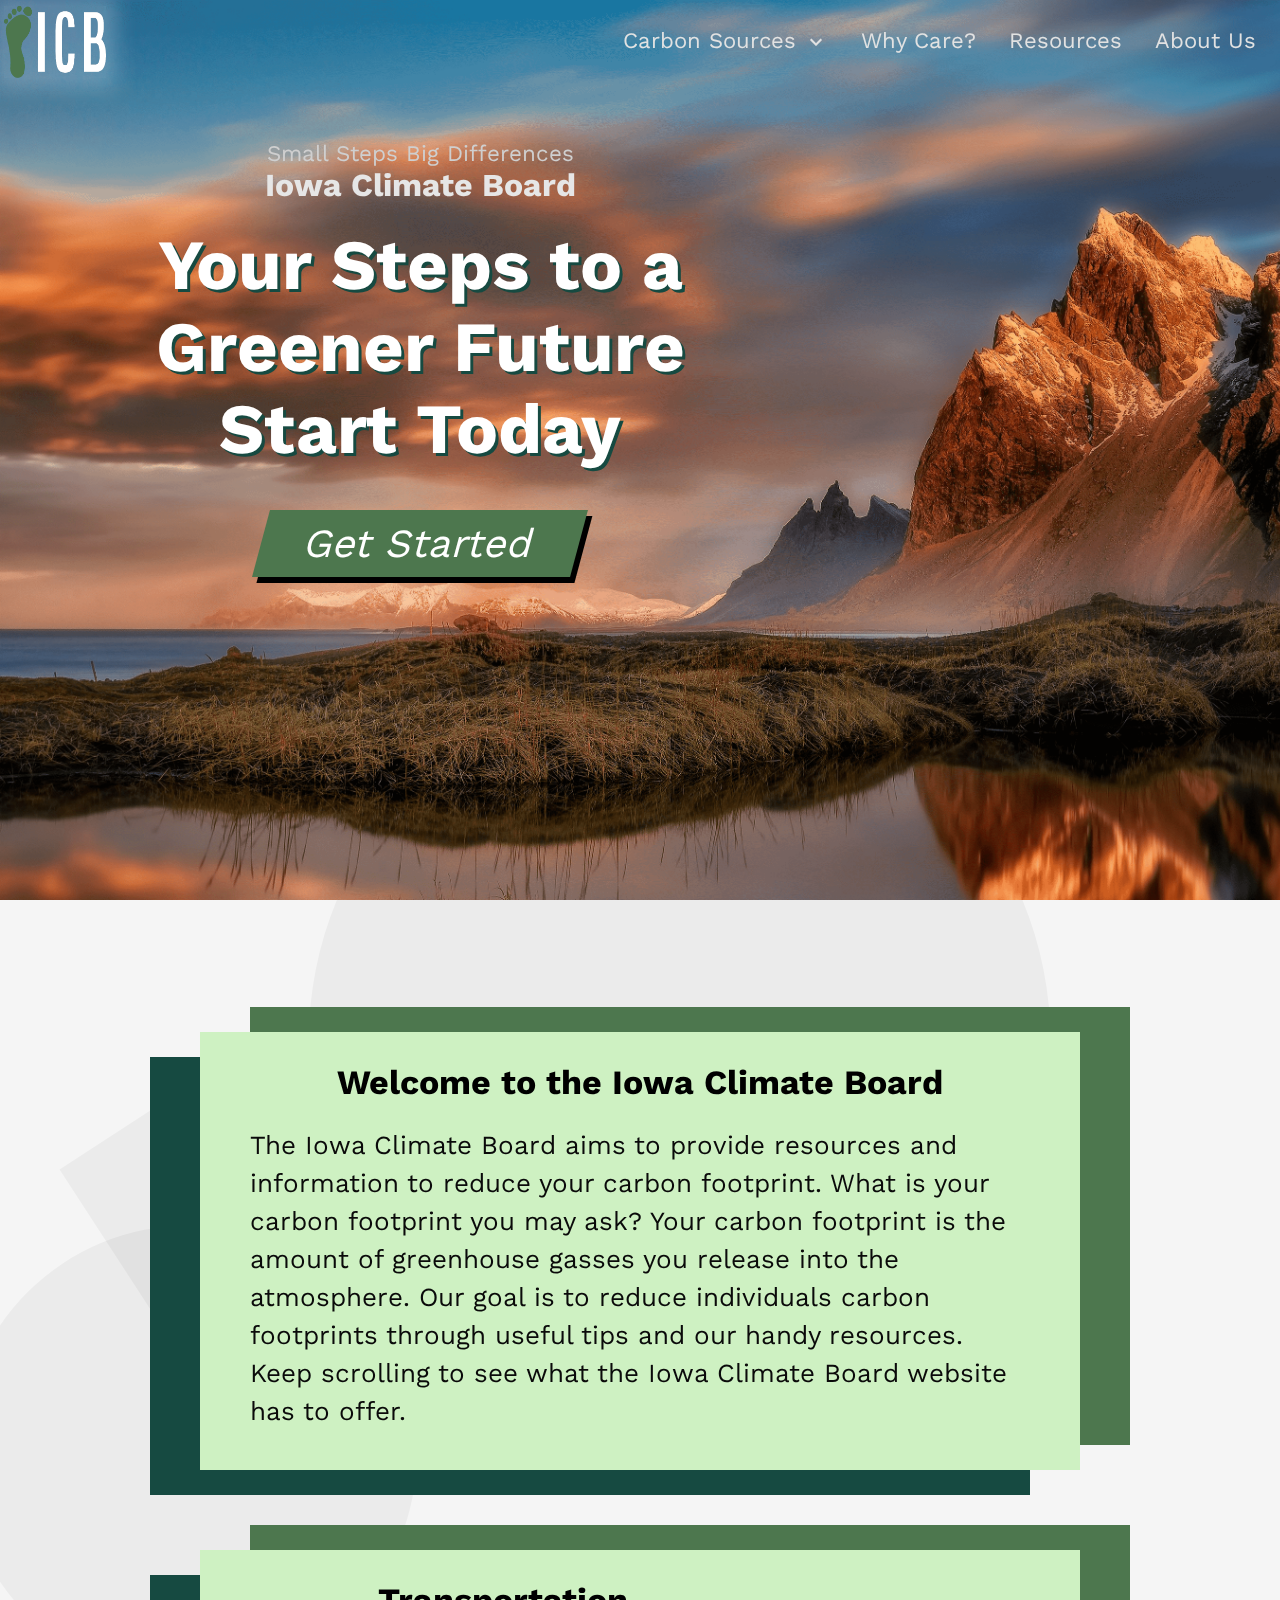
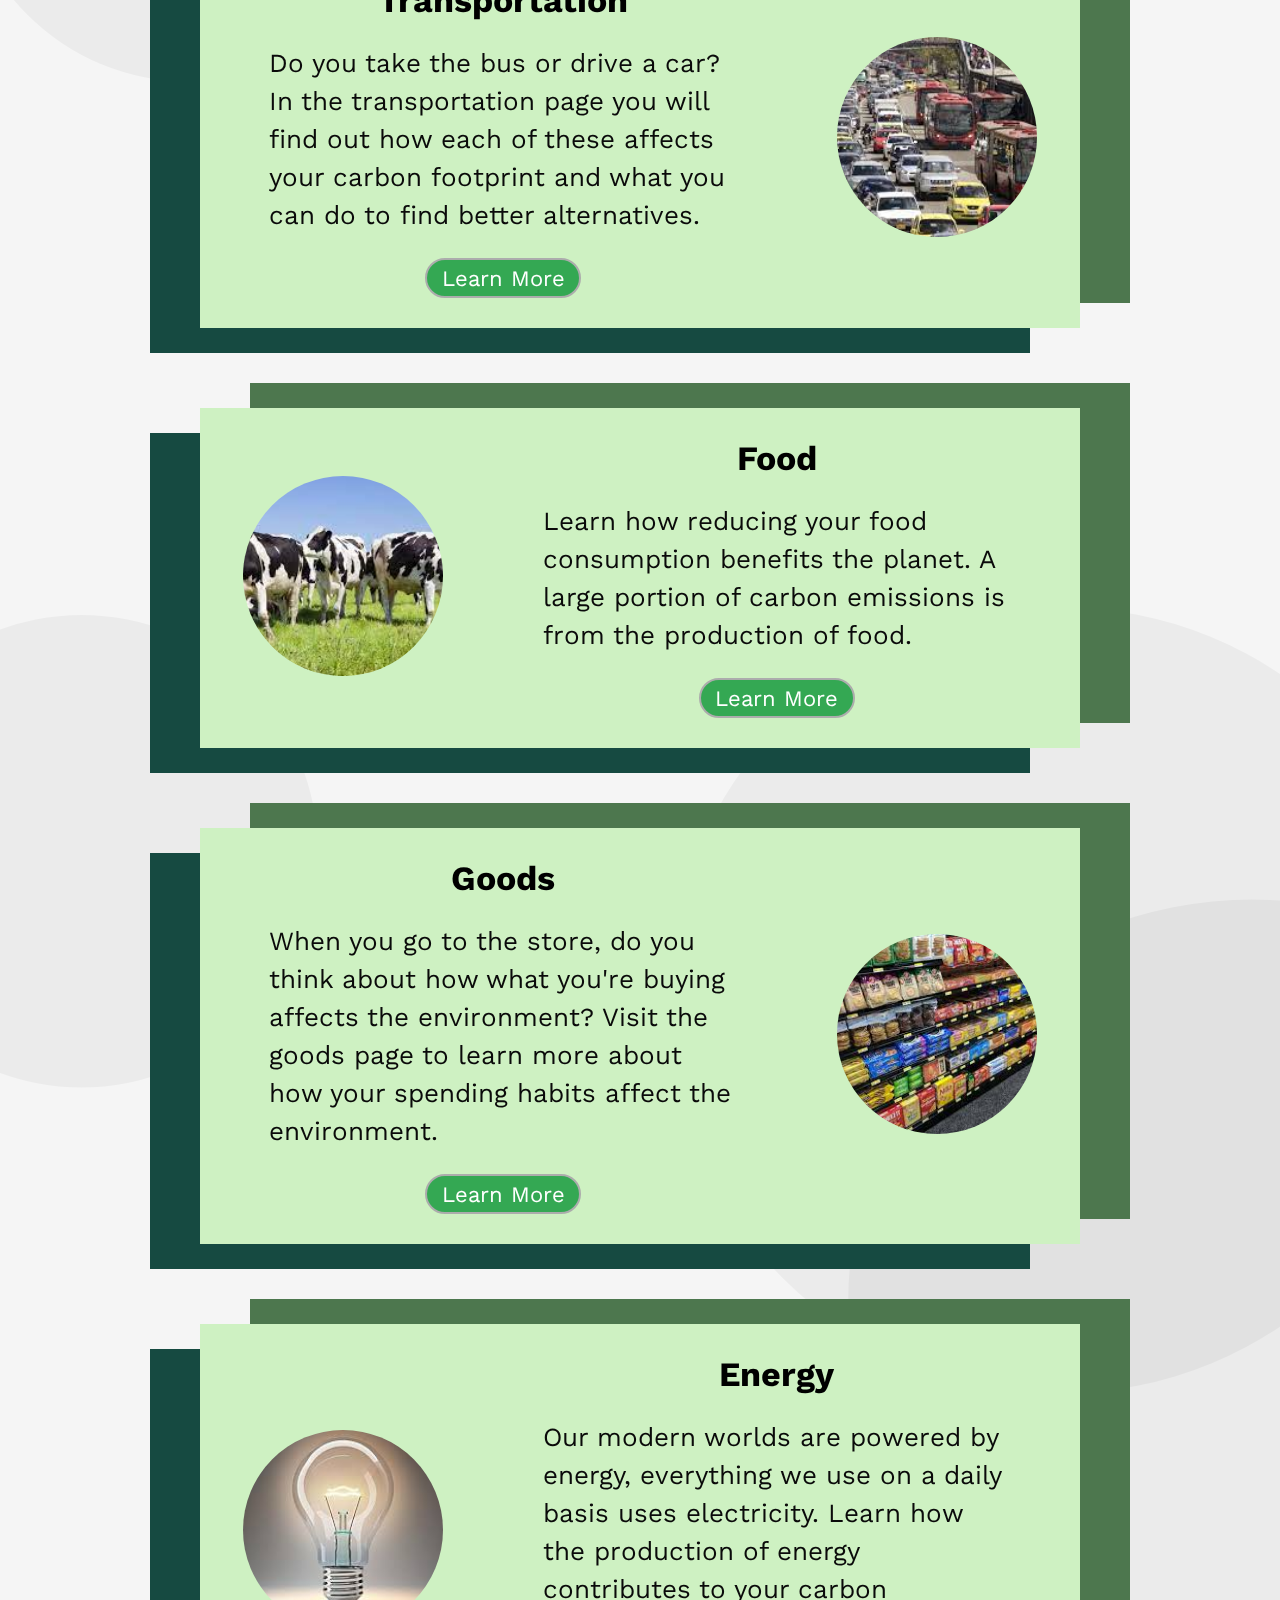
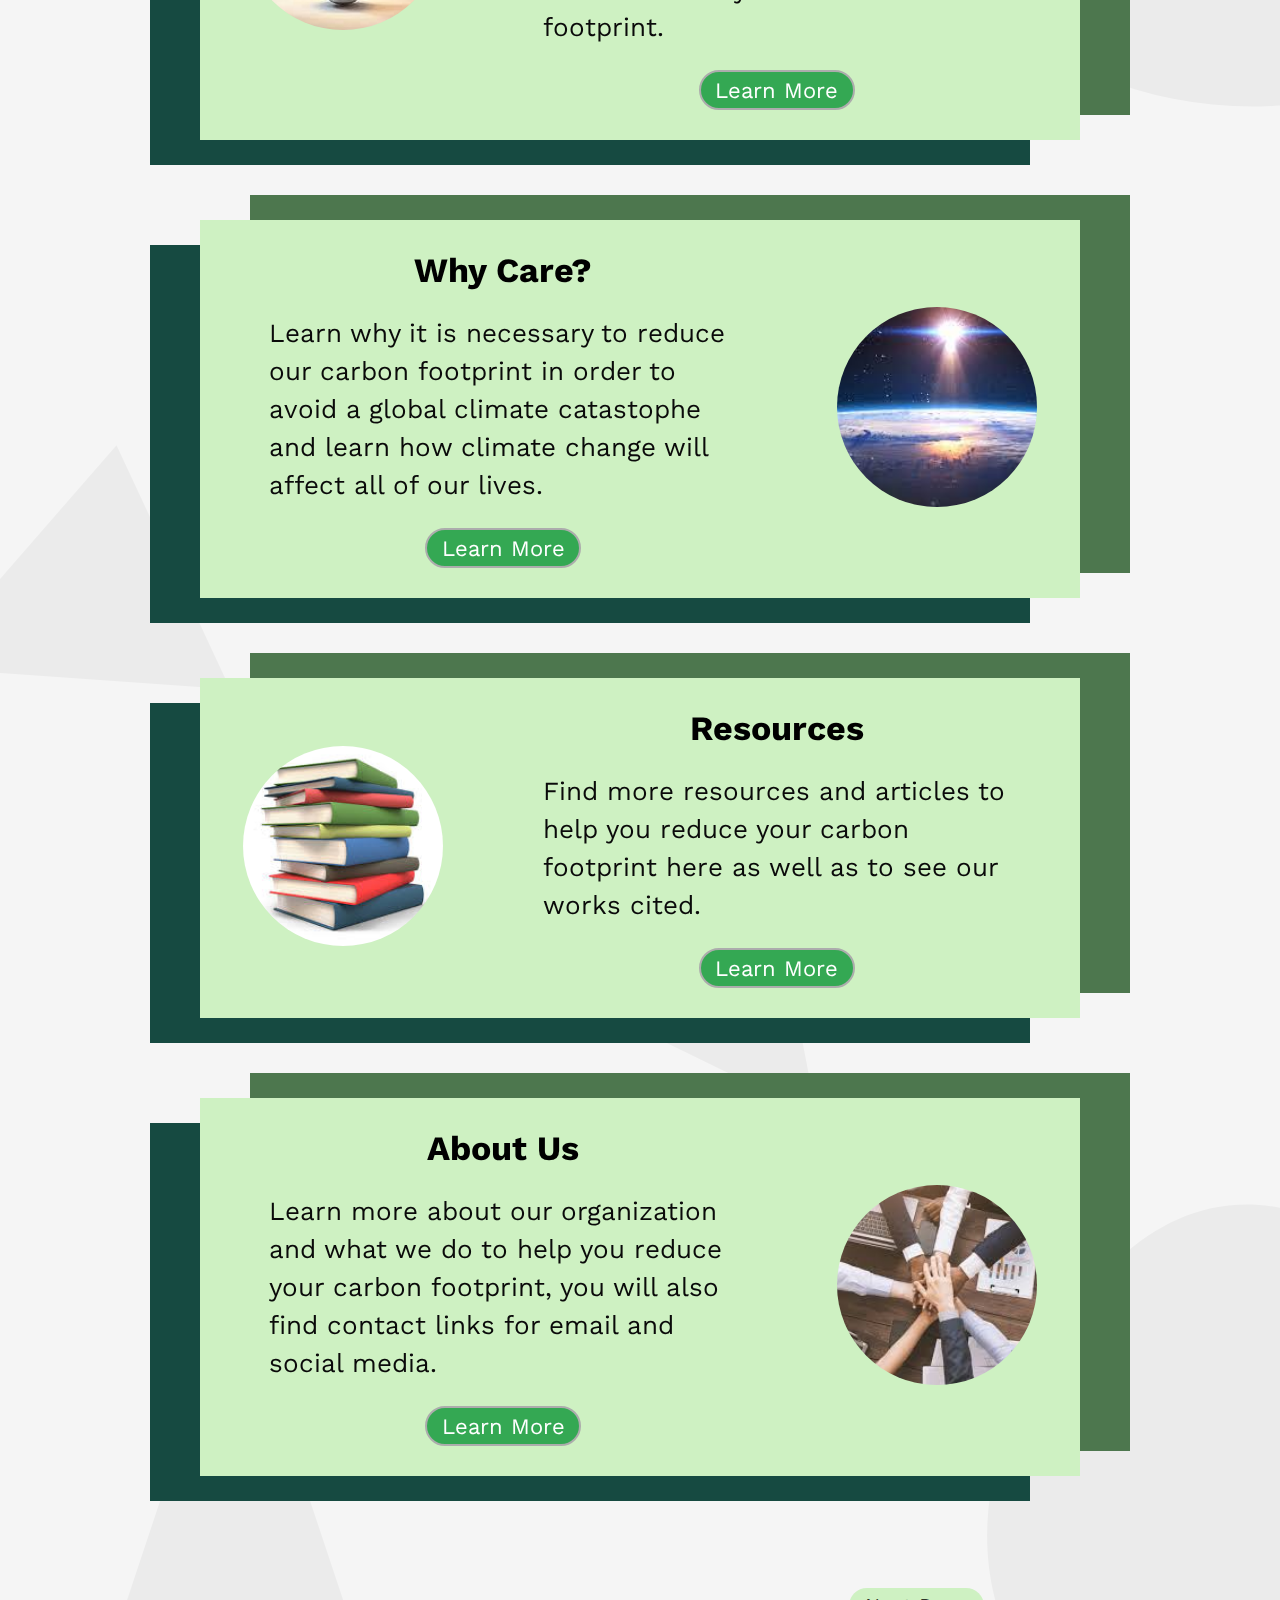
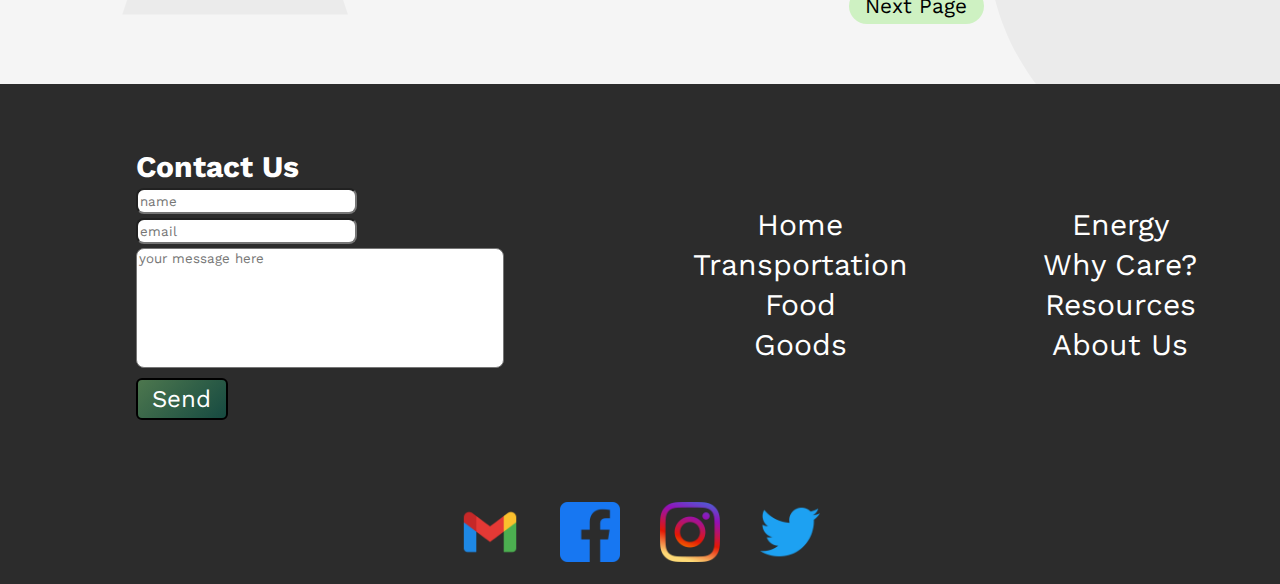
==== commit f7977a2d: "grammar" ====
--- a/index.html
+++ b/index.html
@@ -97,7 +97,7 @@
             <section class="pages">
                 <div class="welcome small">
                     <h3>Welcome to the Iowa Climate Board</h3>
-                    <p>The Iowa Climate Board aims to provide resources and information to reduce your carbon footprint. What is your carbon footprint you may ask? Your carbon footprint is the amount of fossil fuels you release into the atmosphere. Our goal is to reduce individuals carbon footprints through useful tips and our handy resources such as our carbon calculator! Keep scrolling to see what the Iowa Climate Board website has to offer.</p>
+                    <p>The Iowa Climate Board aims to provide resources and information to reduce your carbon footprint. What is your carbon footprint you may ask? Your carbon footprint is the amount of greenhouse gasses you release into the atmosphere. Our goal is to reduce individuals carbon footprints through useful tips and our handy resources. Keep scrolling to see what the Iowa Climate Board website has to offer.</p>
                     <hr>
                 </div>
                 <div class="big welcome-big">
@@ -105,7 +105,7 @@
                         <div class="content">
                             <div>
                                 <h3>Welcome to the Iowa Climate Board</h3>
-                                <p>The Iowa Climate Board aims to provide resources and information to reduce your carbon footprint. What is your carbon footprint you may ask? Your carbon footprint is the amount of fossil fuels you release into the atmosphere. Our goal is to reduce individuals carbon footprints through useful tips and our handy resources such as our carbon calculator! Keep scrolling to see what the Iowa Climate Board website has to offer.</p>  
+                                <p>The Iowa Climate Board aims to provide resources and information to reduce your carbon footprint. What is your carbon footprint you may ask? Your carbon footprint is the amount of greenhouse gasses you release into the atmosphere. Our goal is to reduce individuals carbon footprints through useful tips and our handy resources. Keep scrolling to see what the Iowa Climate Board website has to offer.</p>  
                             </div> 
                         </div>
                     </div>
@@ -184,7 +184,7 @@
                 </div>
                 <div class="energy-preview small">
                     <h3>Energy</h3>
-                    <p>Our modern worlds are powered by energy, everything we use on a daily basis uses electricity. Learn how the production of energy contributes to the carbon footprint.</p>
+                    <p>Our modern worlds are powered by energy, everything we use on a daily basis uses electricity. Learn how the production of energy contributes to your carbon footprint.</p>
                     <div class="learn-more-cta">
                         <button><a href="html/energy.html">Learn More</a></button>
                     </div>
@@ -198,7 +198,7 @@
                             </div>  
                             <div class="content2 right">
                                 <h3>Energy</h3>
-                                <p>Our modern worlds are powered by energy, everything we use on a daily basis uses electricity. Learn how the production of energy contributes to the carbon footprint.</p>
+                                <p>Our modern worlds are powered by energy, everything we use on a daily basis uses electricity. Learn how the production of energy contributes to your carbon footprint.</p>
                                 <div class="learn-more-cta">
                                     <button><a href="html/energy.html">Learn More</a></button>
                                 </div>
--- a/css/indexStyle.css
+++ b/css/indexStyle.css
@@ -11,8 +11,9 @@
 
 header {
   position: fixed;
-  background-image: url("../images/landscape-phone-compressed.png");
+  background-image: url("../images/landscape-phone.png");
   background-size: cover;
+  width: 100%;
   min-height: 100vh;
   box-shadow: 0 10px 14px rgb(34,34,34);
   background-attachment: fixed;
@@ -127,14 +128,17 @@
   }
 }
 
+@media only screen and (min-width: 768px) {
+  header {
+    background-image: url("../images/landscape-tablet-compressed.png");
+  }
+}
+
 @media only screen and (min-width: 992px) {
   :root {
     --heading-font-size: 3.7em;
     --secondary-heading-font-size: 1.6em;
     --slogan-font-size: 1em;
-  }
-  header {
-    background-image: url("../images/landscape-tablet-compressed.png");
   }
   .spacer {
     height: 80px;
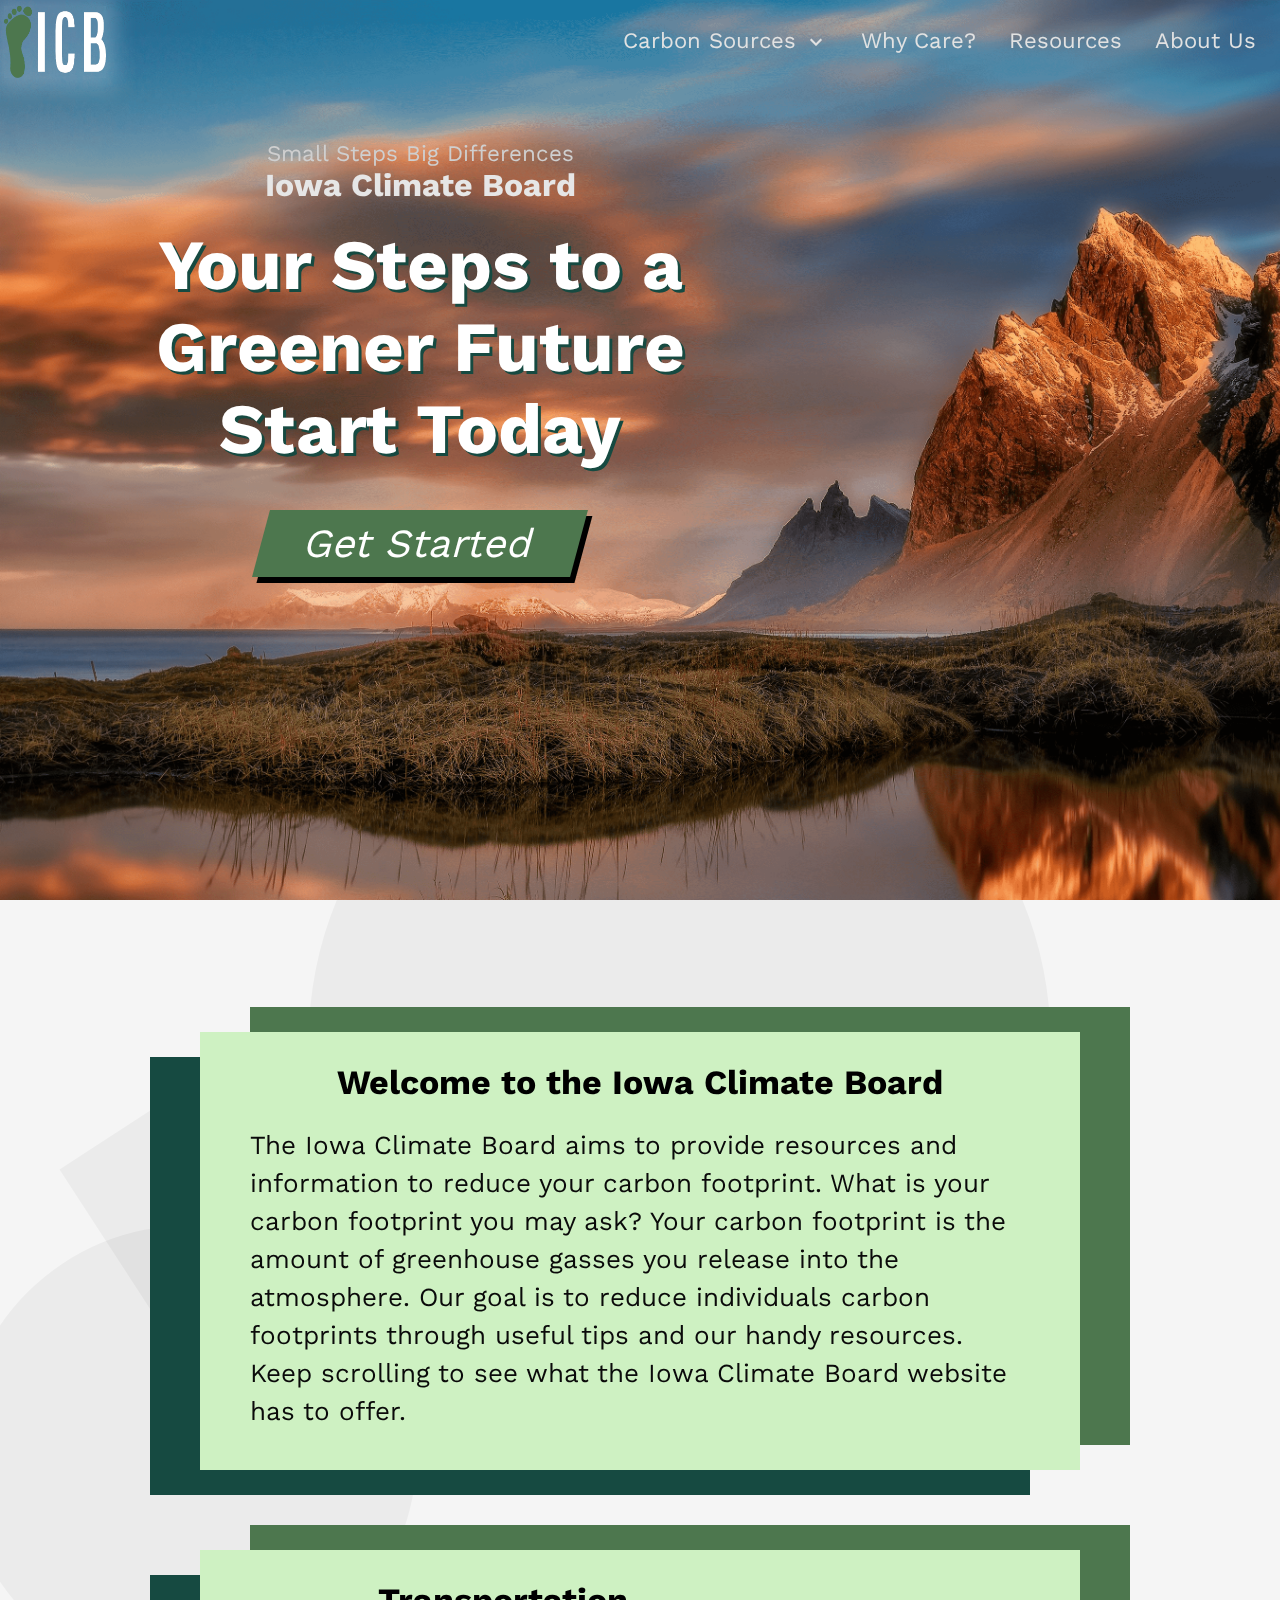
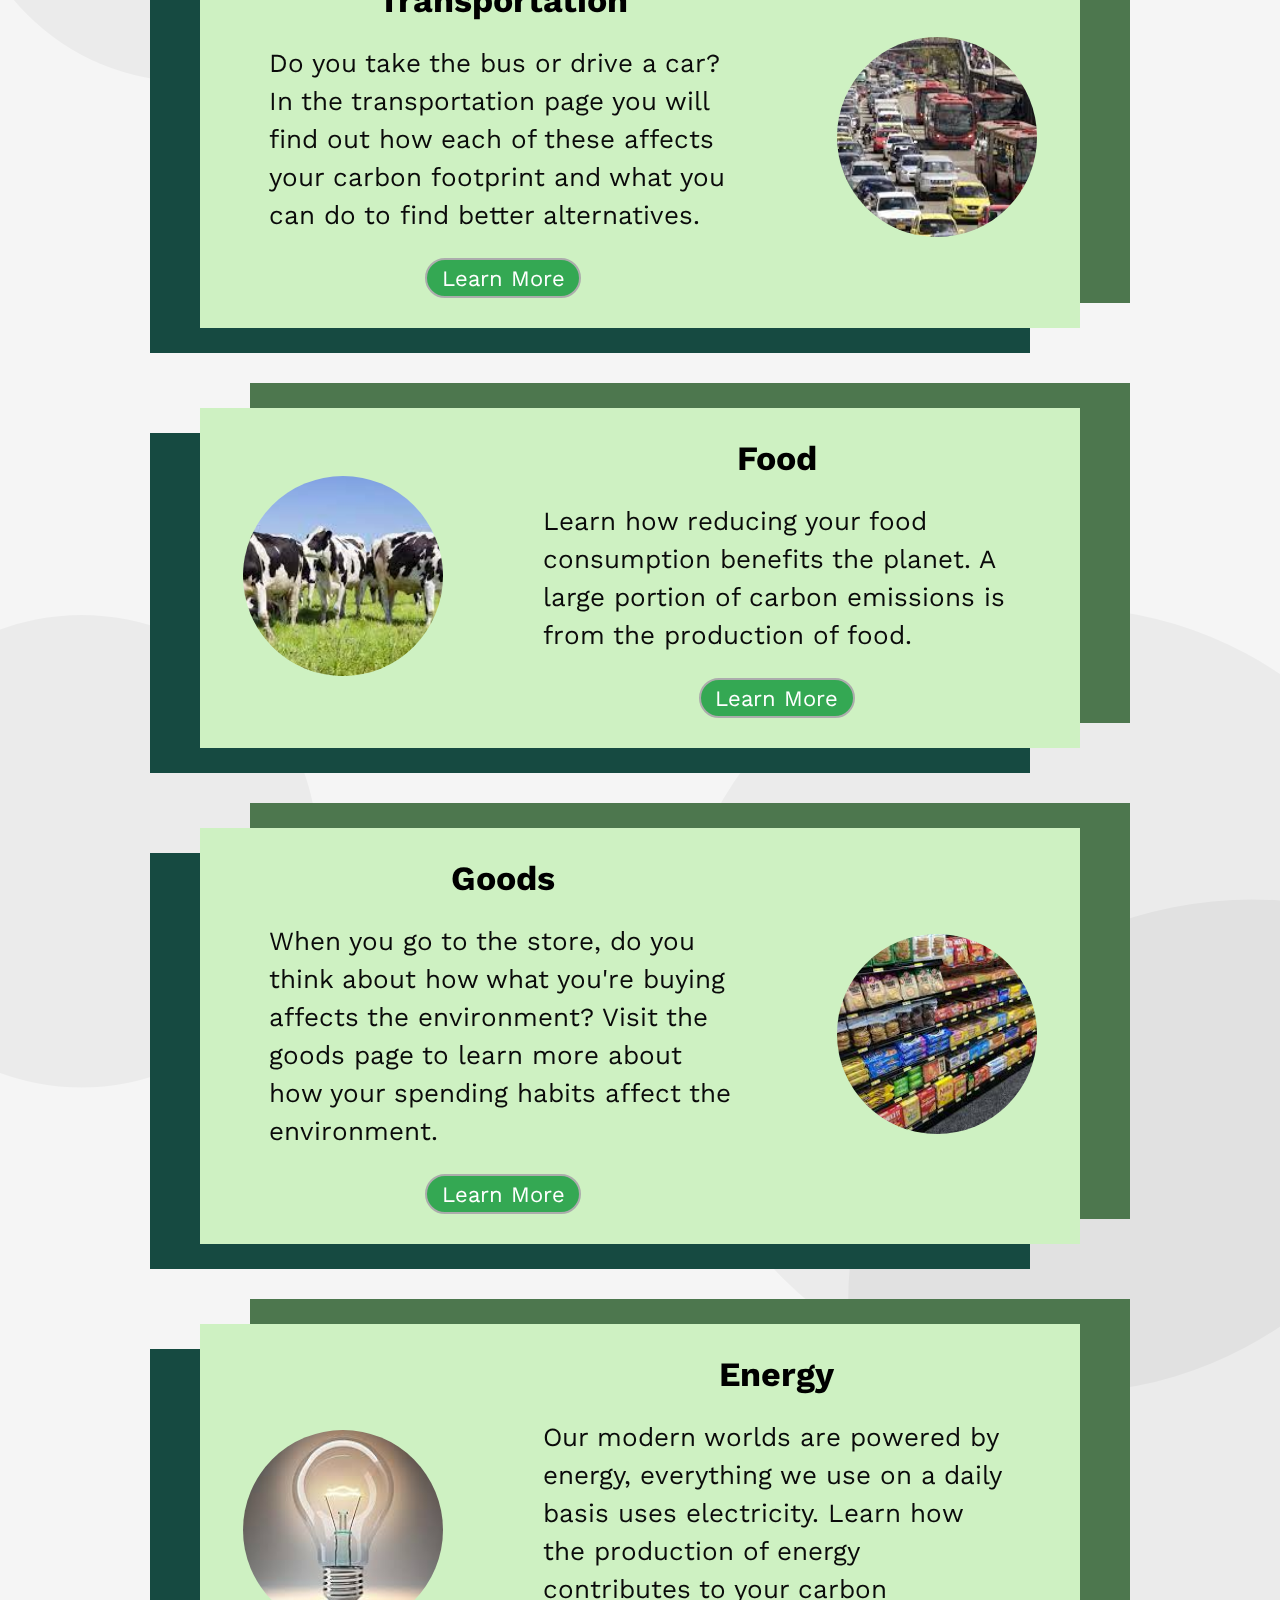
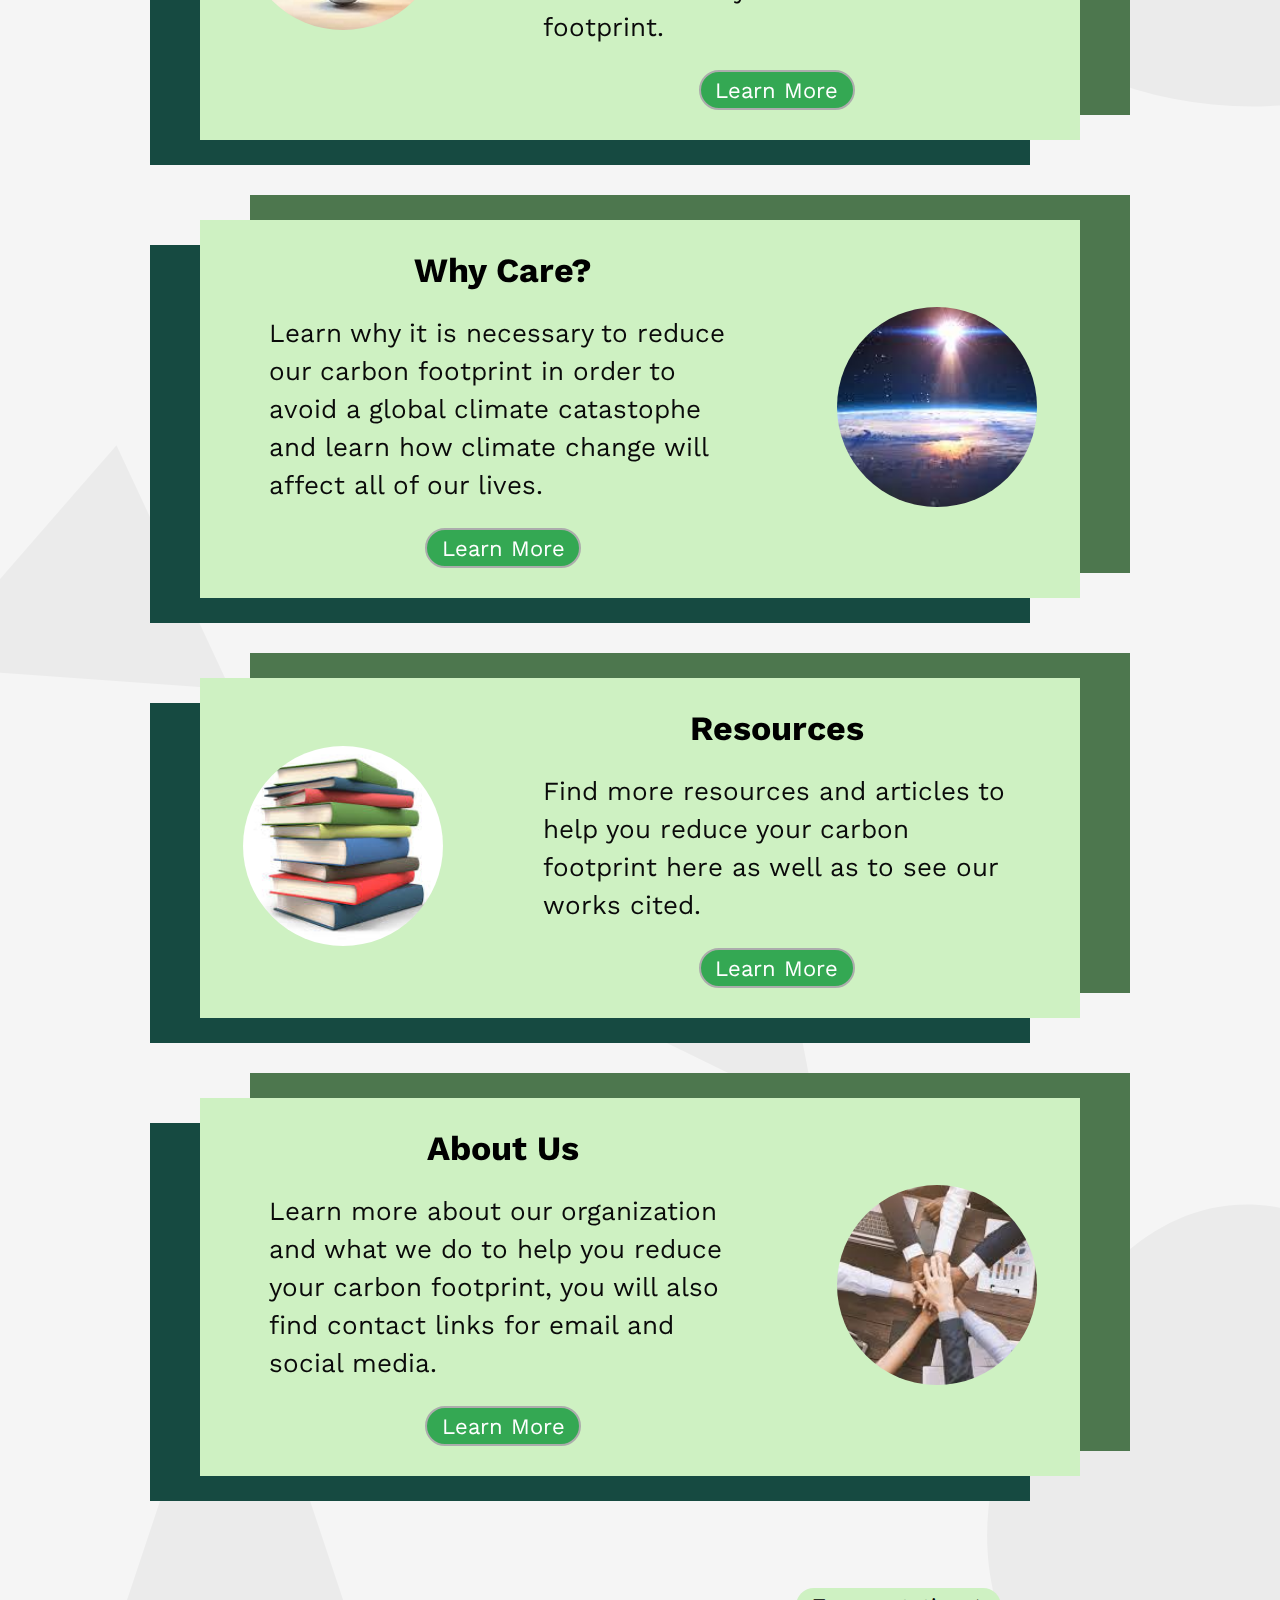
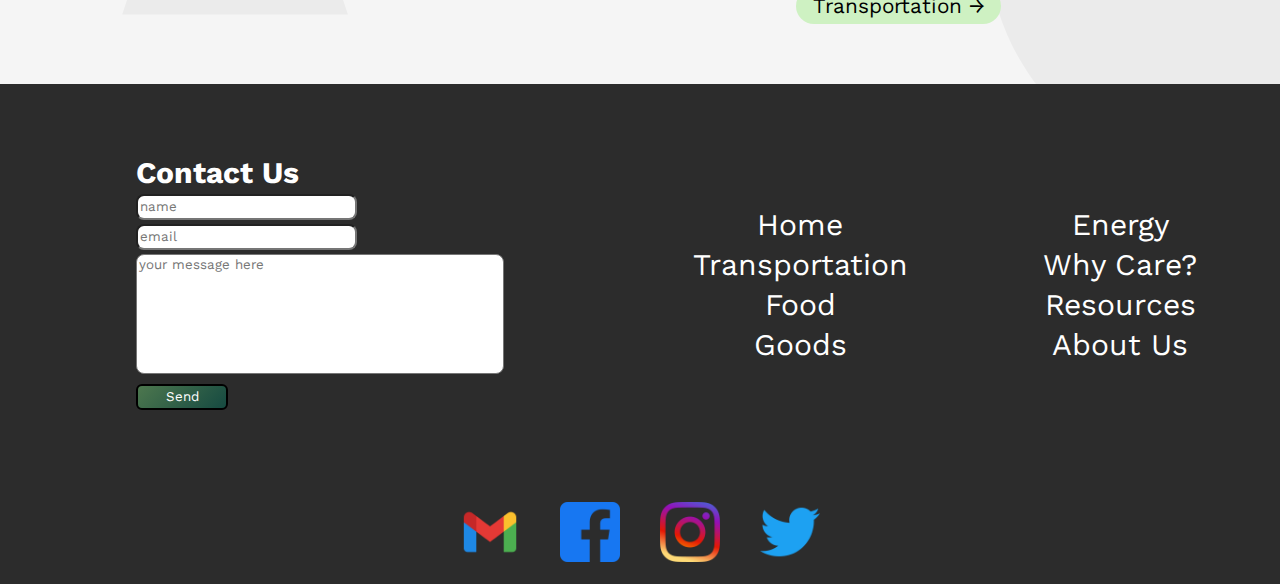
==== commit 0a33e34b: "Contact Us First Test" ====
--- a/index.html
+++ b/index.html
@@ -335,7 +335,7 @@
                 </div>
                 <div class="right">
                     
-                        <a href="html/transportation.html">Next Page</a>
+                        <a href="html/transportation.html">Transportation →</a>
                     
                 </div>
             </section>
@@ -343,11 +343,13 @@
         <footer>
             <div class="email footer-item">
                 <div class="container">
-                    <h3>Contact Us</h3>
-                    <input id="name" type="text" placeholder="name">
-                    <input id="email" type="email" placeholder="email">
-                    <textarea placeholder="your message here"></textarea>
-                    <button>Send</button>
+                    <form id="contactUsForm" method="post" action="contactUs.php">
+                        <h3>Contact Us</h3>
+                        <input id="name" name="name" type="text" placeholder="name" required>
+                        <input id="email" name="email" type="email" placeholder="email" required>
+                        <textarea id="message" name="message" placeholder="your message here" required></textarea>
+                        <input type="submit" value="Send">
+                    </form>
                 </div>
             </div>
             <div class="links footer-item">
--- a/css/styles.css
+++ b/css/styles.css
@@ -57,7 +57,7 @@
 }
 
 ::-webkit-scrollbar-thumb {
-  background-color: #1c9e1c;
+  background-color: var(--medium-green);
   border-radius: 200px;
 }
 
@@ -300,11 +300,10 @@
   border-radius: 8px;
 }
 
-.email button {
-  display: block;
+.email input[type="submit"] {
+  display: inline-block;
+  width: 25%;
   margin-top: 6px;
-  font-size: 24px;
-  padding: 0.2em 0.6em;
   background-image: linear-gradient(135deg, #4d774e, #164a41);
   color: #fff;
   cursor: pointer;
@@ -313,7 +312,7 @@
   border-radius: 6px;
 }
 
-.email button:hover {
+.email input[type="submit"]:hover {
   box-shadow: 0 0 10px 3px #000;
   background-image: none;
   background-color: rgb(231, 231, 231);
@@ -444,7 +443,7 @@
 } */
 
 .next-previous-page a {
-  font-size: 1.3em;
+  font-size: 1em;
   display: inline-block;
   padding: 0.3em 0.8em;
   background-color: var(--light-green);
@@ -460,5 +459,6 @@
 @media only screen and (min-width: 1024px) {
   .next-previous-page {
       justify-content: space-around;
+      font-size: 1.3em;
   }        
 }--- a/css/indexStyle.css
+++ b/css/indexStyle.css
@@ -14,11 +14,11 @@
   background-image: url("../images/landscape-phone.png");
   background-size: cover;
   width: 100%;
-  min-height: 100vh;
+  height: 100vh;
   box-shadow: 0 10px 14px rgb(34,34,34);
   background-attachment: fixed;
   overflow-x: hidden;
-  overflow-y: auto;
+  overflow-y: hidden;
   perspective: 2px;
 }
 
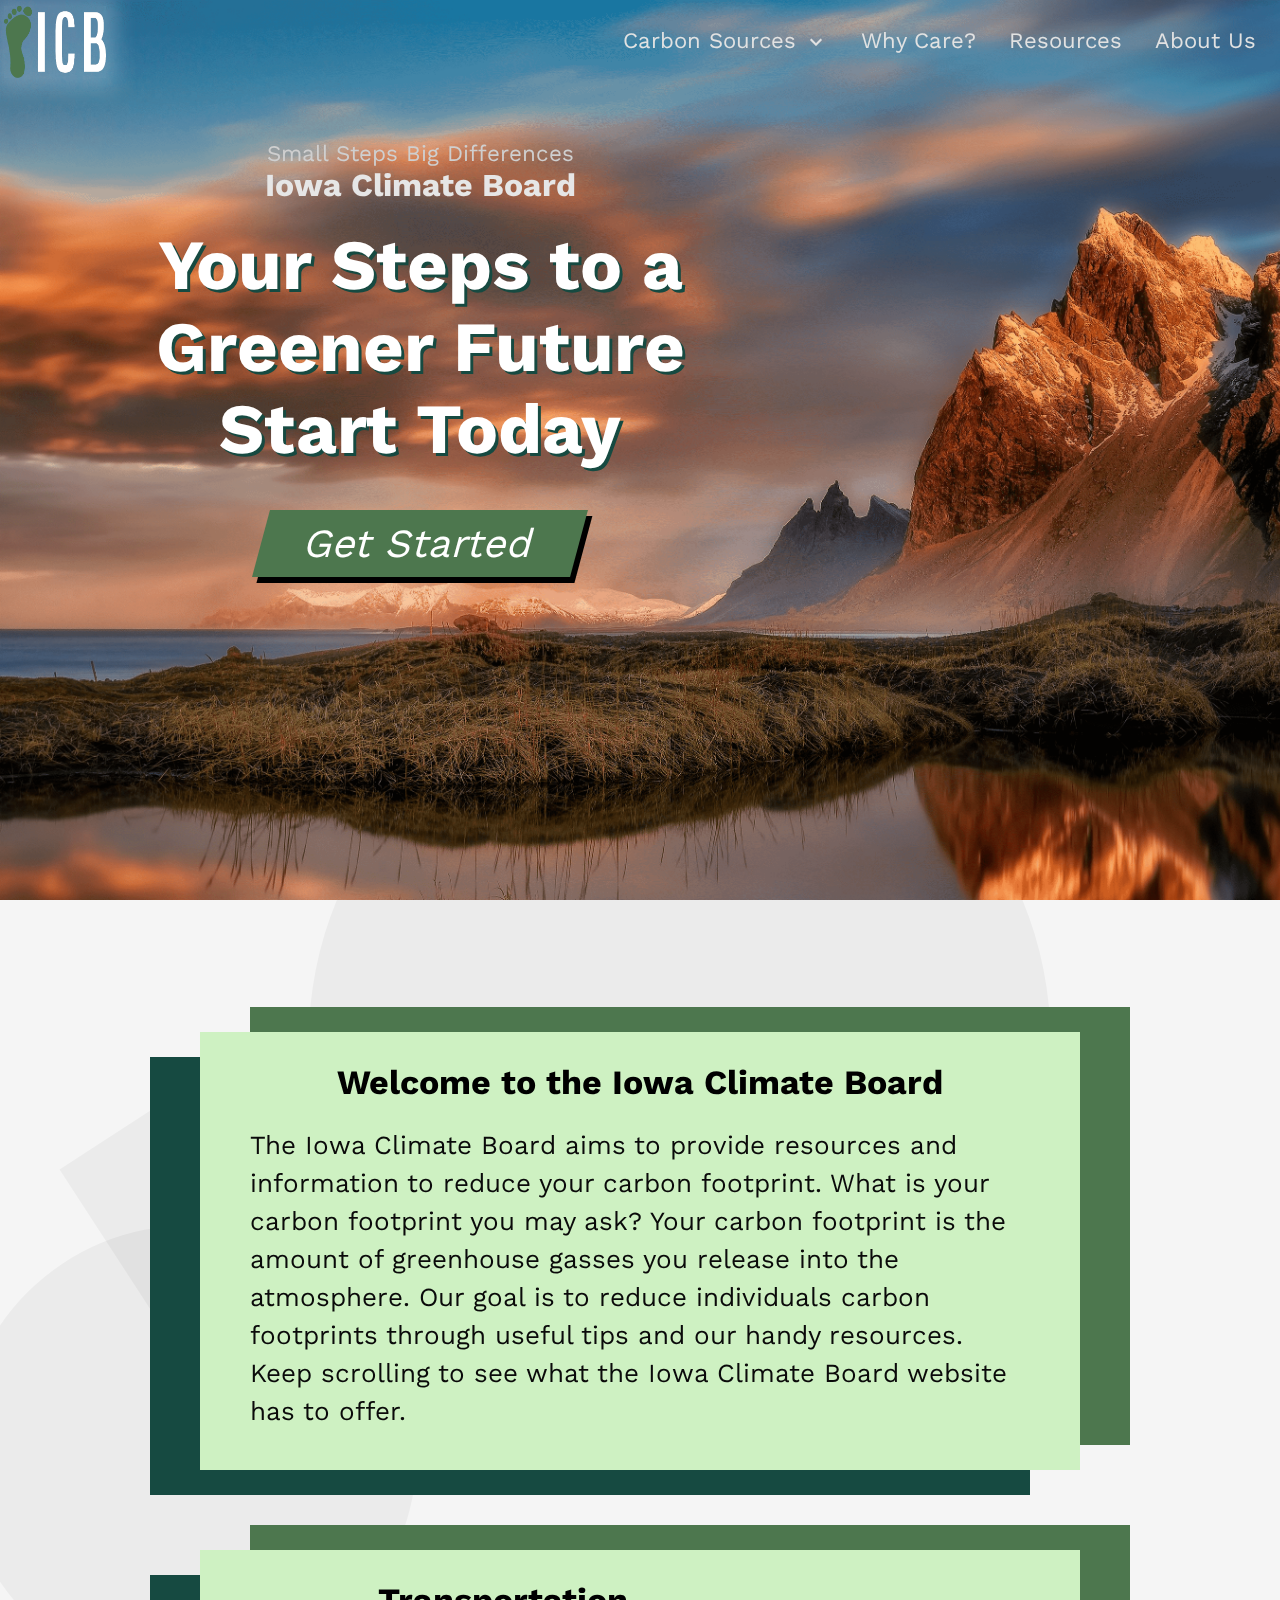
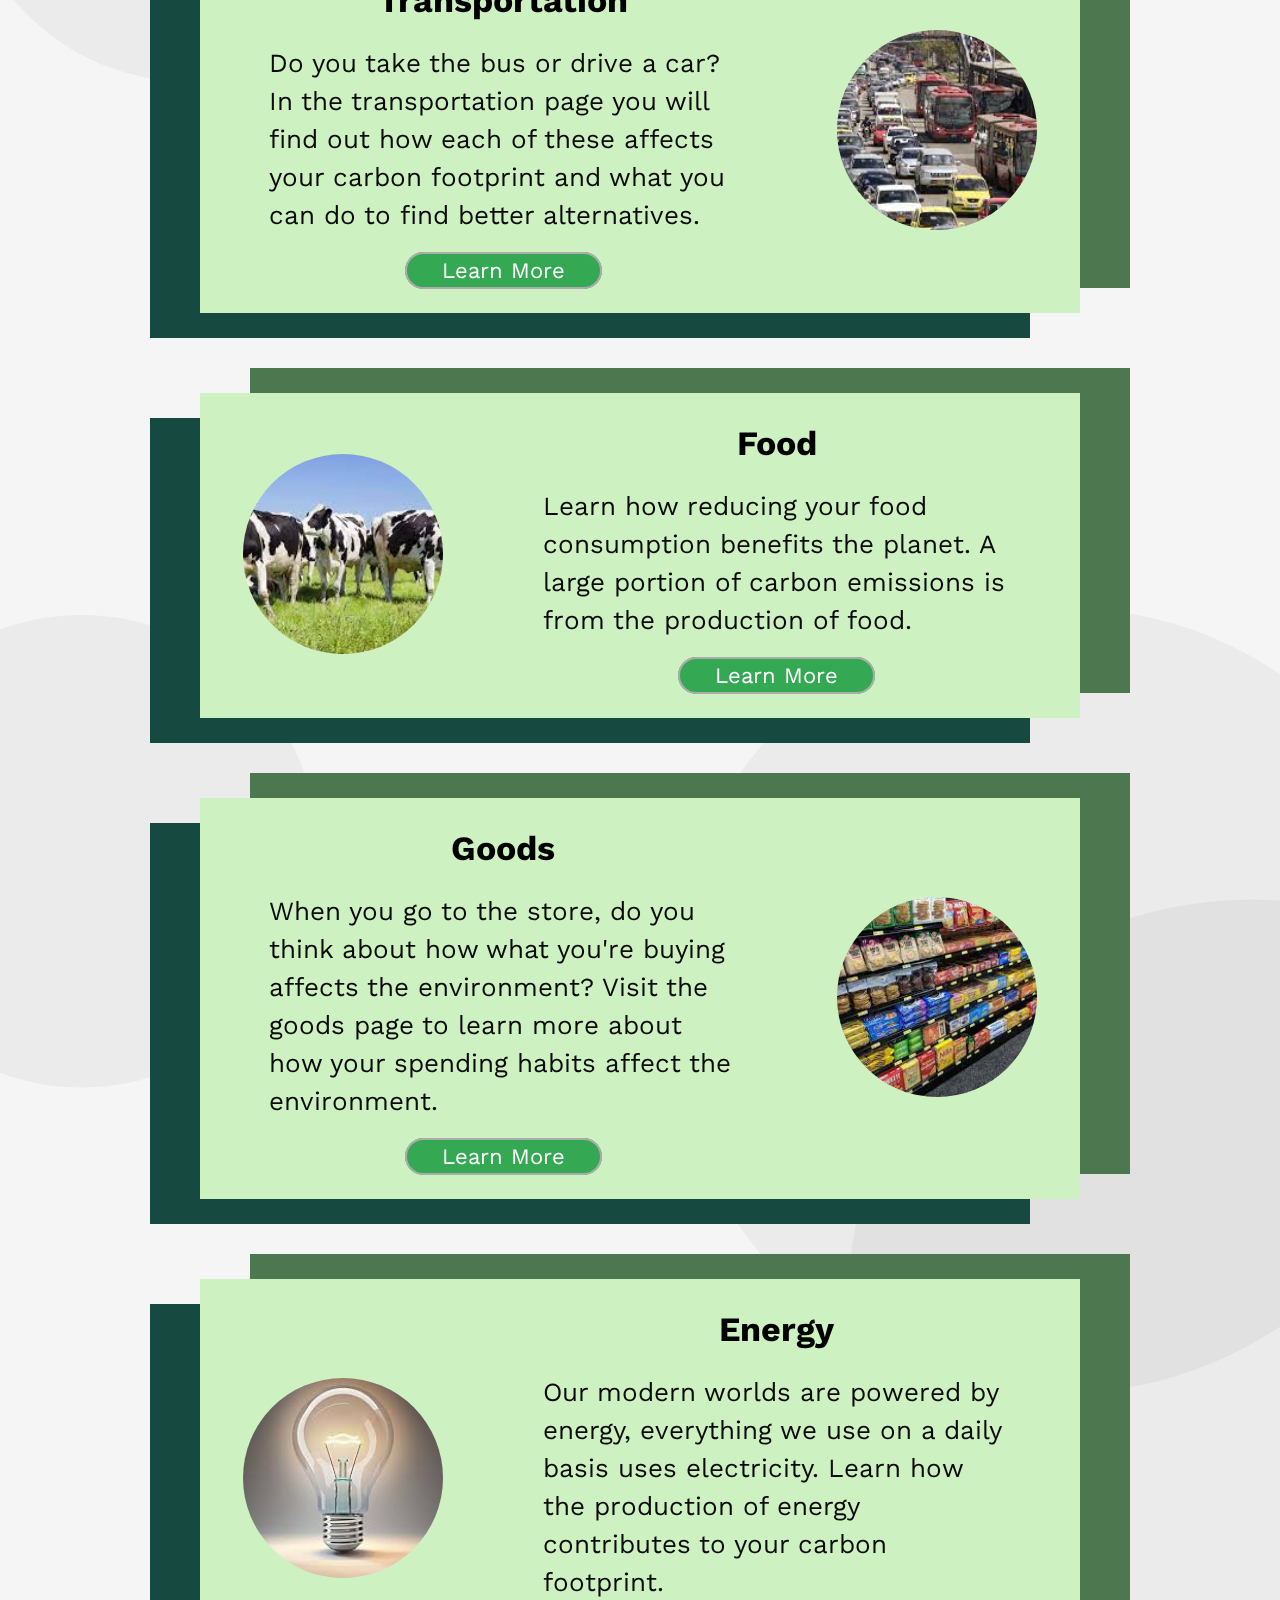
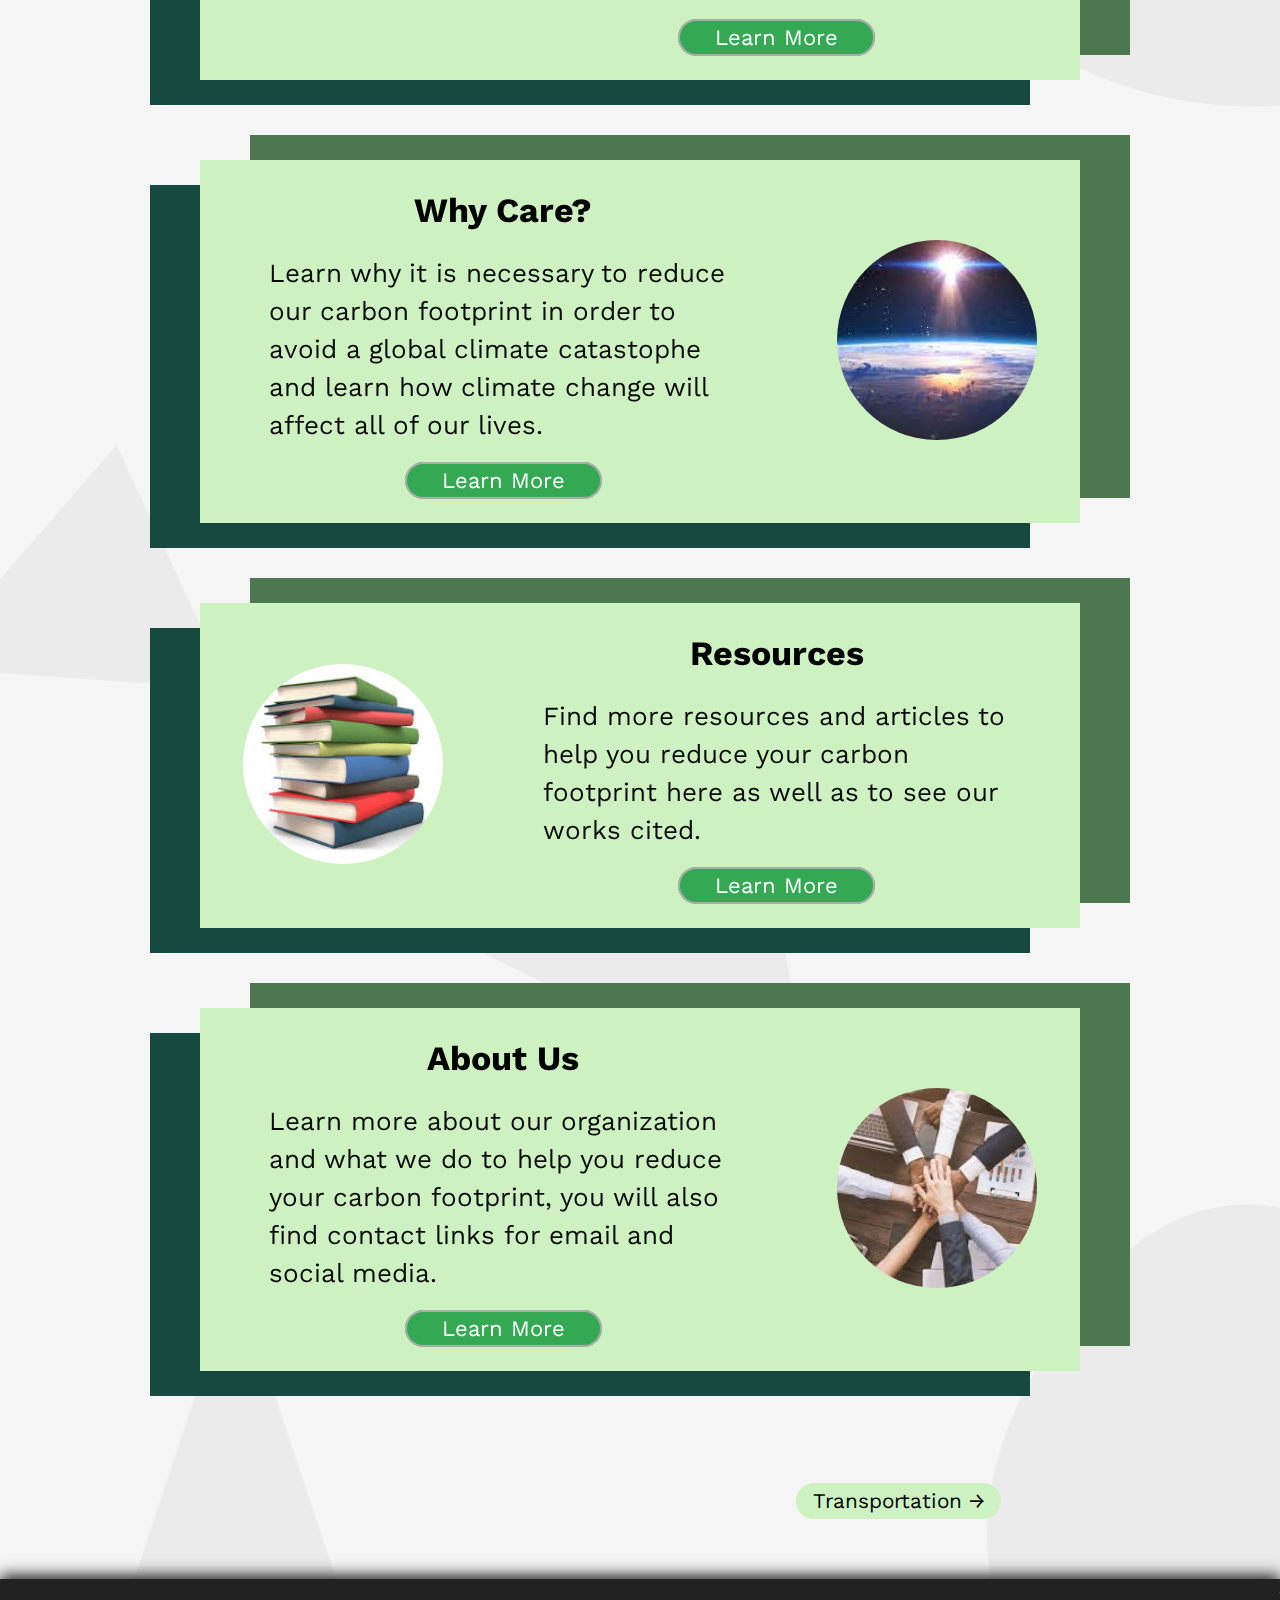
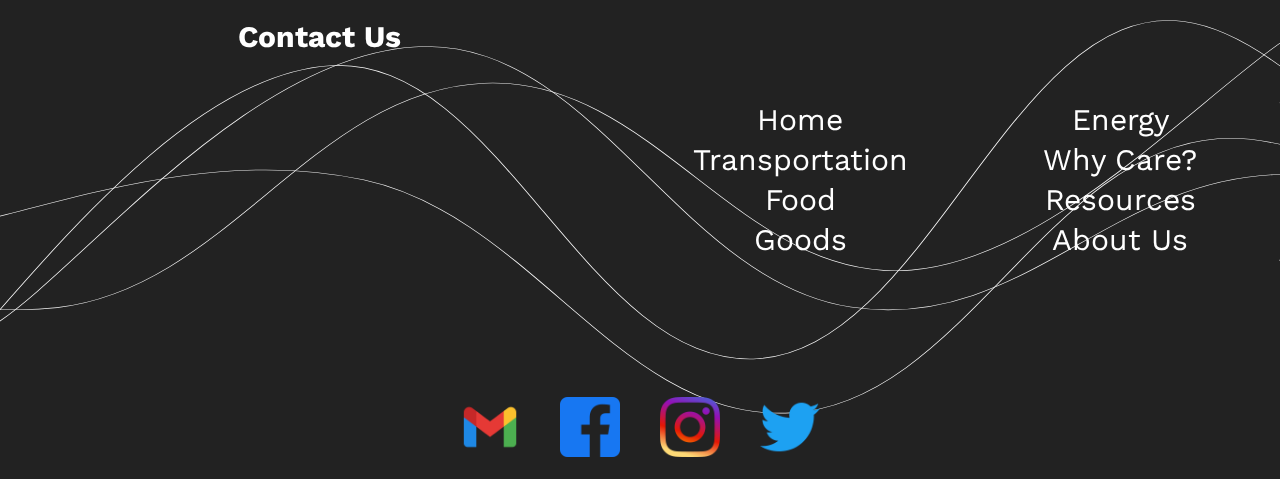
==== commit b1ad2add: "Resources About Us Footer small changes" ====
--- a/index.html
+++ b/index.html
@@ -62,6 +62,7 @@
                 <i class="material-icons">close</i>
             </span>
             <ul>  
+                <li><a href="index.html">Home</a></li>
                 <li><a href="html/transportation.html">Transportation</a></li>
                 <li><a href="html/food.html">Food</a></li>
                 <li><a href="html/goods.html">Goods</a></li>   
@@ -114,7 +115,7 @@
                     <h3>Transportation</h3>
                     <p>Do you take the bus or drive a car? In the transportation page you will find out how each of these affects your carbon footprint and what you can do to find better alternatives.</p>
                     <div class="learn-more-cta">
-                        <button><a href="html/transportation.html">Learn More</a></button>
+                        <a href="html/transportation.html">Learn More</a>
                     </div>
                     <hr>
                 </div>
@@ -125,7 +126,7 @@
                                 <h3>Transportation</h3>
                                 <p>Do you take the bus or drive a car? In the transportation page you will find out how each of these affects your carbon footprint and what you can do to find better alternatives.</p>
                                 <div class="learn-more-cta">
-                                    <button><a href="html/transportation.html">Learn More</a></button>
+                                    <a href="html/transportation.html">Learn More</a>
                                 </div>
                             </div>
                             <div class="image right">
@@ -138,7 +139,7 @@
                     <h3>Food</h3>
                     <p>Learn how reducing your food consumption benefits the planet. A large portion of carbon emissions is from the production of food.</p>
                     <div class="learn-more-cta">
-                        <button><a href="html/food.html">Learn More</a></button>
+                        <a href="html/food.html">Learn More</a>
                     </div>
                     <hr>
                 </div>
@@ -152,7 +153,7 @@
                                 <h3>Food</h3>
                                 <p>Learn how reducing your food consumption benefits the planet. A large portion of carbon emissions is from the production of food.</p>
                                 <div class="learn-more-cta">
-                                    <button><a href="html/food.html">Learn More</a></button>
+                                    <a href="html/food.html">Learn More</a>
                                 </div>  
                             </div> 
                         </div>
@@ -162,7 +163,7 @@
                     <h3>Goods</h3>
                     <p>When you go to the store, do you think about how what you're buying affects the environment? Visit the goods page to learn more about how your spending habits affect the environment.</p>
                     <div class="learn-more-cta">
-                        <button><a href="html/goods.html">Learn More</a></button>
+                        <a href="html/goods.html">Learn More</a>
                     </div>
                     <hr>
                 </div>
@@ -173,7 +174,7 @@
                                 <h3>Goods</h3>
                                 <p>When you go to the store, do you think about how what you're buying affects the environment? Visit the goods page to learn more about how your spending habits affect the environment.</p>
                                 <div class="learn-more-cta">
-                                    <button><a href="html/goods.html">Learn More</a></button>
+                                    <a href="html/goods.html">Learn More</a>
                                 </div>
                             </div>
                             <div class="image right">
@@ -186,7 +187,7 @@
                     <h3>Energy</h3>
                     <p>Our modern worlds are powered by energy, everything we use on a daily basis uses electricity. Learn how the production of energy contributes to your carbon footprint.</p>
                     <div class="learn-more-cta">
-                        <button><a href="html/energy.html">Learn More</a></button>
+                        <a href="html/energy.html">Learn More</a>
                     </div>
                     <hr>
                 </div>
@@ -200,7 +201,7 @@
                                 <h3>Energy</h3>
                                 <p>Our modern worlds are powered by energy, everything we use on a daily basis uses electricity. Learn how the production of energy contributes to your carbon footprint.</p>
                                 <div class="learn-more-cta">
-                                    <button><a href="html/energy.html">Learn More</a></button>
+                                    <a href="html/energy.html">Learn More</a>
                                 </div>
                             </div>  
                         </div>
@@ -210,7 +211,7 @@
                     <h3>Carbon Map</h3>
                     <p>See how your carbon footprint is partially determined by your geographic location. Explore the interactive carbon map to see how carbon footprints vary around the world.</p>
                     <div class="learn-more-cta">
-                        <button><a href="html/carbonMap.html">Learn More</a></button>
+                        <a href="html/carbonMap.html">Learn More</a>
                     </div>
                     <hr>
                 </div>
@@ -221,7 +222,7 @@
                                 <h3>Carbon Map</h3>
                                 <p>See how your carbon footprint is partially determined by your geographic location. Explore the interactive carbon map to see how carbon footprints vary around the world.</p>
                                 <div class="learn-more-cta">
-                                    <button><a href="html/carbonMap.html">Learn More</a></button>
+                                    <a href="html/carbonMap.html">Learn More</a>
                                 </div>  
                             </div>  
                             <div class="image right">
@@ -234,7 +235,7 @@
                     <h3>Carbon Calculator</h3>
                     <p>The carbon calculator is a tool that will allow you to estimate your carbon footprint! Input information about your lifestyle into the calculator to show how much carbon you release and what you can do to reduce your footprint.</p>
                     <div class="learn-more-cta">
-                        <button><a href="html/carbonCalculator.html">Learn More</a></button>
+                        <a href="html/carbonCalculator.html">Learn More</a>
                     </div>
                     <hr>
                 </div>
@@ -248,7 +249,7 @@
                                 <h3>Carbon Calculator</h3>
                                 <p>The carbon calculator is a tool that will allow you to estimate your carbon footprint! Input information about your lifestyle into the calculator to show how much carbon you release and what you can do to reduce your footprint.</p>
                                 <div class="learn-more-cta">
-                                    <button><a href="html/carbonCalculator.html">Learn More</a></button>
+                                    <a href="html/carbonCalculator.html">Learn More</a>
                                 </div> 
                             </div>  
                         </div>
@@ -258,7 +259,7 @@
                     <h3>Why Care?</h3>
                     <p>Learn why it is necessary to reduce our carbon footprint in order to avoid a global climate catastophe and learn how climate change will affect all of our lives.</p>
                     <div class="learn-more-cta">
-                        <button><a href="html/whyCare.html">Learn More</a></button>
+                        <a href="html/whyCare.html">Learn More</a>
                     </div>
                     <hr>
                 </div>
@@ -269,7 +270,7 @@
                                 <h3>Why Care?</h3>
                                 <p>Learn why it is necessary to reduce our carbon footprint in order to avoid a global climate catastophe and learn how climate change will affect all of our lives.</p>
                                 <div class="learn-more-cta">
-                                    <button><a href="html/whyCare.html">Learn More</a></button>
+                                    <a href="html/whyCare.html">Learn More</a>
                                 </div>
                             </div>    
                             <div class="image right">
@@ -282,7 +283,7 @@
                     <h3>Resources</h3>
                     <p>Find more resources and articles to help you reduce your carbon footprint here as well as to see our works cited.</p>
                     <div class="learn-more-cta">
-                        <button><a href="html/resources.html">Learn More</a></button>
+                        <a href="html/resources.html">Learn More</a>
                     </div>
                     <hr>
                 </div>
@@ -296,7 +297,7 @@
                                 <h3>Resources</h3>
                                 <p>Find more resources and articles to help you reduce your carbon footprint here as well as to see our works cited.</p>
                                 <div class="learn-more-cta">
-                                    <button><a href="html/resources.html">Learn More</a></button>
+                                    <a href="html/resources.html">Learn More</a>
                                 </div>
                             </div>    
                         </div>
@@ -306,7 +307,7 @@
                     <h3>About Us</h3>
                     <p>Learn more about our organization and what we do to help you reduce your carbon footprint, you will also find contact links for email and social media.</p>
                     <div class="learn-more-cta">
-                        <button><a href="html/aboutUs.html">Learn More</a></button>
+                        <a href="html/aboutUs.html">Learn More</a>
                     </div>
                     <hr>
                 </div>
@@ -317,7 +318,7 @@
                                 <h3>About Us</h3>
                                 <p>Learn more about our organization and what we do to help you reduce your carbon footprint, you will also find contact links for email and social media.</p>
                                 <div class="learn-more-cta">
-                                    <button><a href="html/aboutUs.html">Learn More</a></button>
+                                    <a href="html/aboutUs.html">Learn More</a>
                                 </div> 
                             </div>  
                             <div class="image right">
@@ -343,13 +344,17 @@
         <footer>
             <div class="email footer-item">
                 <div class="container">
-                    <form id="contactUsForm" method="post" action="contactUs.php">
+                    <div>
+                        <h3>Contact Us</h3>
+                        <iframe src="https://docs.google.com/forms/d/e/1FAIpQLScRHapcwqLAnaU3X_XB3j5azNkE1-bQjqq5os23x4tGyYt0hQ/viewform?embedded=true" frameborder="0" marginheight="0" marginwidth="0">Loading…</iframe>    
+                    </div>
+                    <!-- <form id="contactUsForm" method="post" action="contactUs.php">
                         <h3>Contact Us</h3>
                         <input id="name" name="name" type="text" placeholder="name" required>
                         <input id="email" name="email" type="email" placeholder="email" required>
                         <textarea id="message" name="message" placeholder="your message here" required></textarea>
                         <input type="submit" value="Send">
-                    </form>
+                    </form> -->
                 </div>
             </div>
             <div class="links footer-item">
--- a/css/styles.css
+++ b/css/styles.css
@@ -261,8 +261,10 @@
 
 footer {
   height: 600px;
-  background-color: rgb(44, 44, 44);
-  /* 44 */
+  background-image: url("data:image/svg+xml,%3csvg xmlns='http://www.w3.org/2000/svg' version='1.1' xmlns:xlink='http://www.w3.org/1999/xlink' xmlns:svgjs='http://svgjs.com/svgjs' width='2500' height='1800' preserveAspectRatio='none' viewBox='0 0 2500 1800'%3e%3cg mask='url(%26quot%3b%23SvgjsMask1165%26quot%3b)' fill='none'%3e%3crect width='2500' height='1800' x='0' y='0' fill='rgba(34%2c 34%2c 34%2c 1)'%3e%3c/rect%3e%3cpath d='M -189.8516830900346%2c1561 C -23.05%2c1311.2 310.55%2c350.8 644.1483169099654%2c312 C 977.75%2c273.2 1144.55%2c1398.8 1478.1483169099654%2c1367 C 1811.75%2c1335.2 1978.55%2c73.2 2312.1483169099656%2c153 C 2645.75%2c232.8 3108.58%2c1707.6 3146.1483169099656%2c1766 C 3183.72%2c1824.4 2629.23%2c709.2 2500%2c445' stroke='rgba(245%2c 245%2c 245%2c 1)' stroke-width='2'%3e%3c/path%3e%3cpath d='M -124.1915464709806%2c901 C 42.61%2c865.4 376.21%2c590.8 709.8084535290194%2c723 C 1043.41%2c855.2 1210.21%2c1591.6 1543.8084535290195%2c1562 C 1877.41%2c1532.4 2044.21%2c621.2 2377.8084535290195%2c575 C 2711.41%2c528.8 3187.37%2c1436.6 3211.8084535290195%2c1331 C 3236.25%2c1225.4 2642.36%2c303.8 2500%2c47' stroke='rgba(245%2c 245%2c 245%2c 1)' stroke-width='2'%3e%3c/path%3e%3cpath d='M -6.567324210572224%2c1239 C 160.23%2c1039.8 493.83%2c254.6 827.4326757894278%2c243 C 1161.03%2c231.4 1327.83%2c1088.8 1661.4326757894278%2c1181 C 1995.03%2c1273.2 2161.83%2c722.8 2495.432675789428%2c704 C 2829.03%2c685.2 3328.52%2c1226.4 3329.432675789428%2c1087 C 3330.35%2c947.6 2665.89%2c223 2500%2c7' stroke='rgba(245%2c 245%2c 245%2c 1)' stroke-width='2'%3e%3c/path%3e%3cpath d='M -722.3591446255048%2c726 C -555.56%2c817.4 -221.96%2c1253.2 111.64085537449522%2c1183 C 445.24%2c1112.8 612.04%2c402 945.6408553744952%2c375 C 1279.24%2c348 1446.04%2c1096.4 1779.6408553744952%2c1048 C 2113.24%2c999.6 2469.57%2c139.6 2613.640855374495%2c133 C 2757.71%2c126.4 2522.73%2c838.6 2500%2c1015' stroke='rgba(245%2c 245%2c 245%2c 1)' stroke-width='2'%3e%3c/path%3e%3c/g%3e%3cdefs%3e%3cmask id='SvgjsMask1165'%3e%3crect width='2500' height='1800' fill='white'%3e%3c/rect%3e%3c/mask%3e%3c/defs%3e%3c/svg%3e");
+  background-repeat: no-repeat;
+  background-size: 100% 600px;
+  box-shadow: 0 -4px 14px rgb(34, 34, 34);
 }
 
 .email {
@@ -270,53 +272,31 @@
   display: flex;
   justify-content: center;
   align-items: center;
-  /* background-color: lawngreen; */
+  text-align: center;
 }
 
 .email .container {
-  padding: 10px;
+  padding-top: 10px;
   margin: 0 auto;
   width: 100%;
+  height: 100%;
+  display: flex;
+  justify-content: center;
+}
+
+.email .container>div {
+  width: 80%;
+  height: 100%;
+}
+
+.email iframe {
+  width: 100%;
+  height: 80%;
 }
 
 footer h3 {
   font-size: 30px;
   color: #fff;
-}
-
-.email input {
-  display: block;
-  width: 60%;
-  margin: 4px 0;
-  height: 26px;
-}
-
-.email textarea {
-  width: 100%;
-  height: 100px;
-}
-
-.email textarea, .email input {
-  border-radius: 8px;
-}
-
-.email input[type="submit"] {
-  display: inline-block;
-  width: 25%;
-  margin-top: 6px;
-  background-image: linear-gradient(135deg, #4d774e, #164a41);
-  color: #fff;
-  cursor: pointer;
-  border-radius: 2px;
-  border: 2px solid #000;
-  border-radius: 6px;
-}
-
-.email input[type="submit"]:hover {
-  box-shadow: 0 0 10px 3px #000;
-  background-image: none;
-  background-color: rgb(231, 231, 231);
-  color: black;
 }
 
 .links {
@@ -372,7 +352,7 @@
 
 @media only screen and (min-width: 768px) {
   .email .container {
-    padding: 40px;
+    padding-top: 40px;
     width: 70%;
   }
   .email textarea {
@@ -384,15 +364,15 @@
   footer {
     height: 500px;
     position: relative;
+    background-size: 100% 500px;
   }
   .email {
     height: 400px;
     width: 50%;
     float: left;
   }
-  .email textarea {
-    width: 100%;
-    height: 120px;
+  .email iframe {
+    height: 80%;
   }
   .links {
     height: 400px;
--- a/css/indexStyle.css
+++ b/css/indexStyle.css
@@ -15,7 +15,7 @@
   background-size: cover;
   width: 100%;
   height: 100vh;
-  box-shadow: 0 10px 14px rgb(34,34,34);
+  box-shadow: 0 10px 14px rgb(34, 34, 34);
   background-attachment: fixed;
   overflow-x: hidden;
   overflow-y: hidden;
@@ -69,49 +69,49 @@
 }
 
 .cta {
-    margin-top: 40px;
-    cursor: pointer;
-    display: flex;
-    padding: 10px 45px;
-    text-decoration: none;
-    font-family: 'Poppins', sans-serif;
-    font-size: 40px;
-    color: white;
-    background-color: var(--medium-green);
-    box-shadow: 6px 6px 0 black;
-    transform: skewX(-15deg);
-    border: none;
+  margin-top: 40px;
+  cursor: pointer;
+  display: flex;
+  padding: 10px 45px;
+  text-decoration: none;
+  font-family: "Poppins", sans-serif;
+  font-size: 40px;
+  color: white;
+  background-color: var(--medium-green);
+  box-shadow: 6px 6px 0 black;
+  transform: skewX(-15deg);
+  border: none;
 }
 
 .cta:focus {
-   outline: none; 
+  outline: none;
 }
 
 .cta:hover {
-    transition: 0.5s;
-    box-shadow: 10px 10px 0 #000;
-    background-color: var(--light-green);
-    color: #000;
-    transition: background-color 1s, color 1s, box-shadow 0.5s;
+  transition: 0.5s;
+  box-shadow: 10px 10px 0 #000;
+  background-color: var(--light-green);
+  color: #000;
+  transition: background-color 1s, color 1s, box-shadow 0.5s;
 }
 
 .hero button.delete {
-    display: none;
-    margin-top: 30px;
-    font-size: 2em;
-    padding: 0.5em 1em;
-    background-image: linear-gradient(135deg, #4d774e, #164a41);
-    color: #fff;
-    cursor: pointer;
-    border-radius: 6px;
-    border: 2px solid #000;
+  display: none;
+  margin-top: 30px;
+  font-size: 2em;
+  padding: 0.5em 1em;
+  background-image: linear-gradient(135deg, #4d774e, #164a41);
+  color: #fff;
+  cursor: pointer;
+  border-radius: 6px;
+  border: 2px solid #000;
 }
 
 .hero button.delete:hover {
-    box-shadow: 0 0 10px 3px #000;
-    background-image: none;
-    background-color: rgb(231, 231, 231);
-    color: black;
+  box-shadow: 0 0 10px 3px #000;
+  background-image: none;
+  background-color: rgb(231, 231, 231);
+  color: black;
 }
 
 @media only screen and (max-width: 375px) {
@@ -175,7 +175,6 @@
   padding: 40px 0;
 }
 
-
 .main-content p {
   font-size: 20px;
   color: rgb(32, 32, 32);
@@ -203,19 +202,20 @@
   margin: 16px 0;
 }
 
-.learn-more-cta button {
+.learn-more-cta a {
   font-size: 22px;
   background-color: var(--background-color);
   padding: 0.25em 0.65em;
   border: 2.5px solid rgb(172, 172, 172);
-  border-radius: 999px;
+  color: #000;
+  border-radius: 100vh;
 }
 
 .learn-more-cta a {
   color: #000;
 }
 
-.learn-more-cta button:hover a{
+.learn-more-cta a:hover {
   color: rgb(95, 95, 95);
 }
 
@@ -284,17 +284,15 @@
   .pages {
     width: 100%;
   }
-  .learn-more-cta button {
+  .learn-more-cta a {
     background-color: #34a853;
-  }
-  .learn-more-cta a {
     color: #fff;
-  }
-  .learn-more-cta button:hover {
-    background-color: #fff;
-  }
+    padding: 0.16em 1.6em;
+  }
+
   .learn-more-cta a:hover {
     color: #000;
+    background-color: #fff;
   }
   .welcome-big .content {
     padding-bottom: 40px;
@@ -309,7 +307,7 @@
     font-size: 24px;
     line-height: 36px;
   }
-  
+
   .main-content h3 {
     font-size: 32px;
   }
@@ -334,8 +332,8 @@
   }
   .image {
     display: block;
-  } 
+  }
   .main-content img:hover {
     box-shadow: 0 0 10px #000;
   }
-}+}
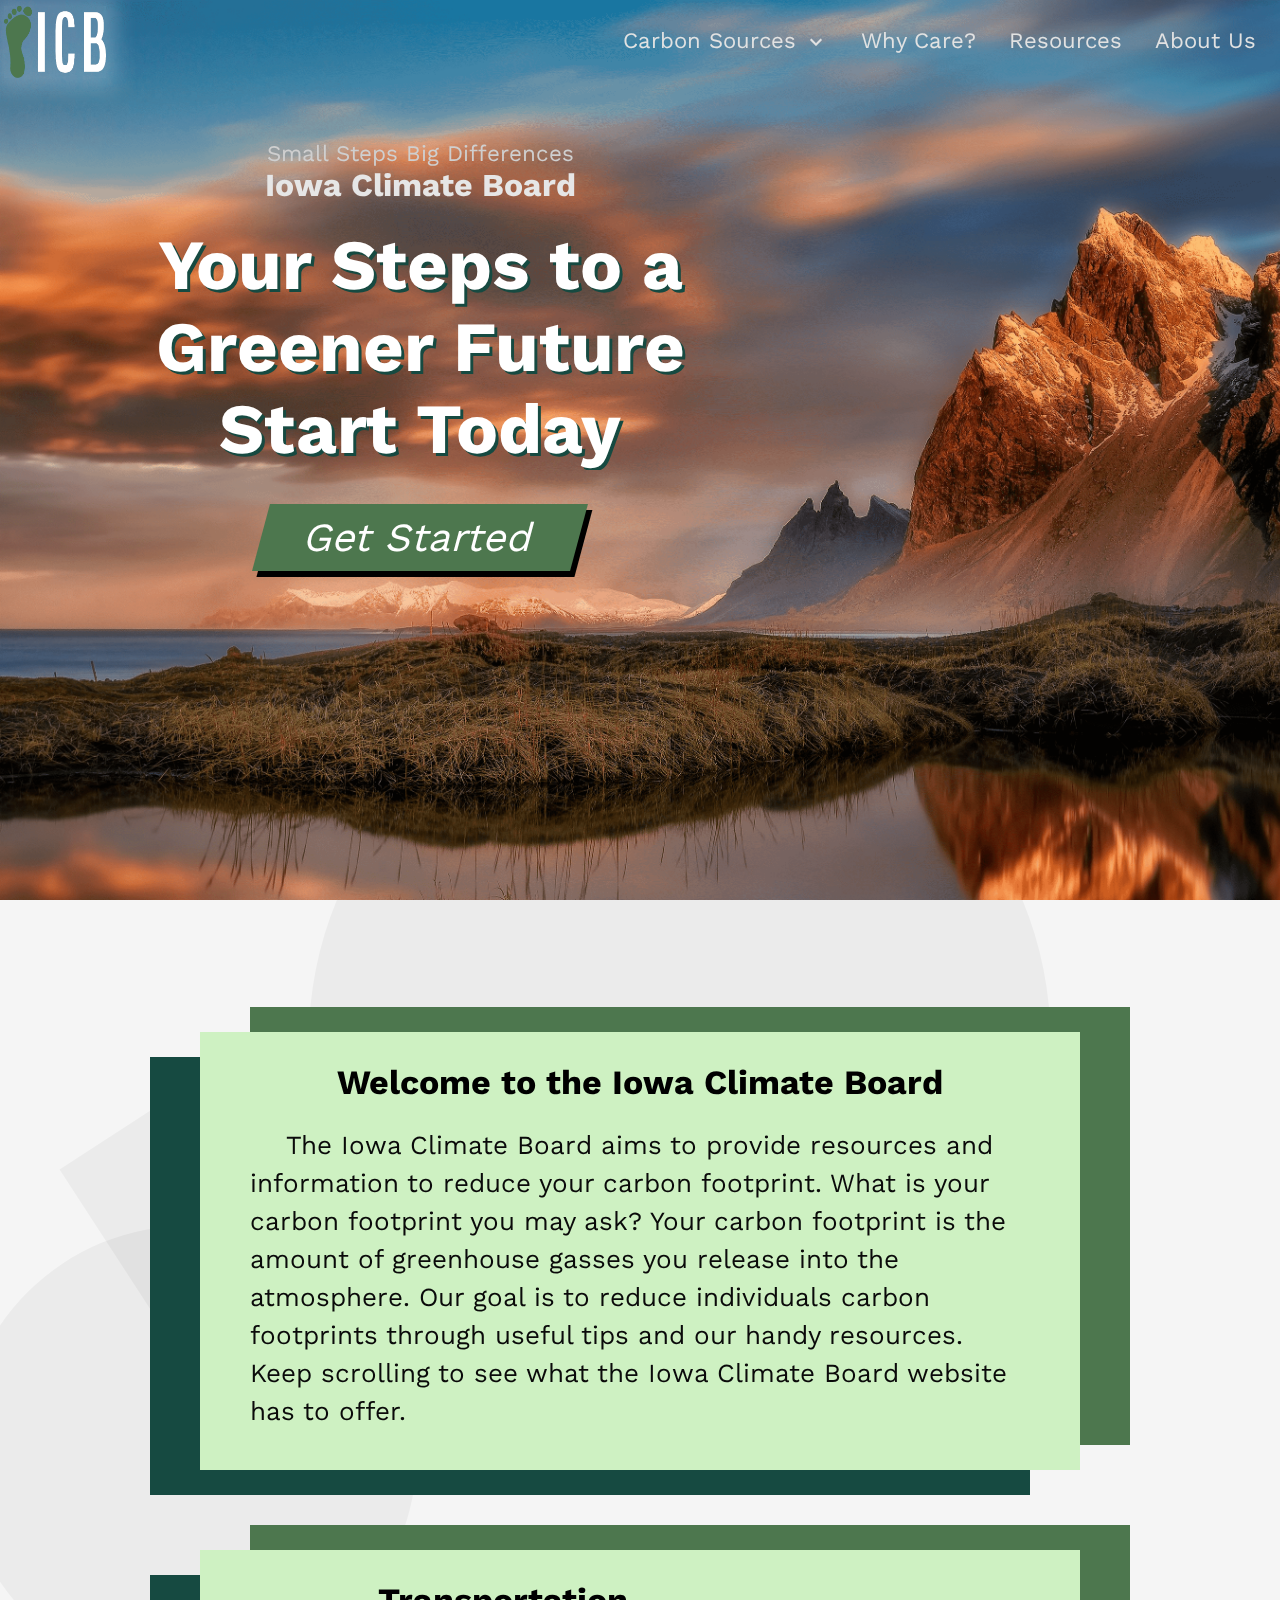
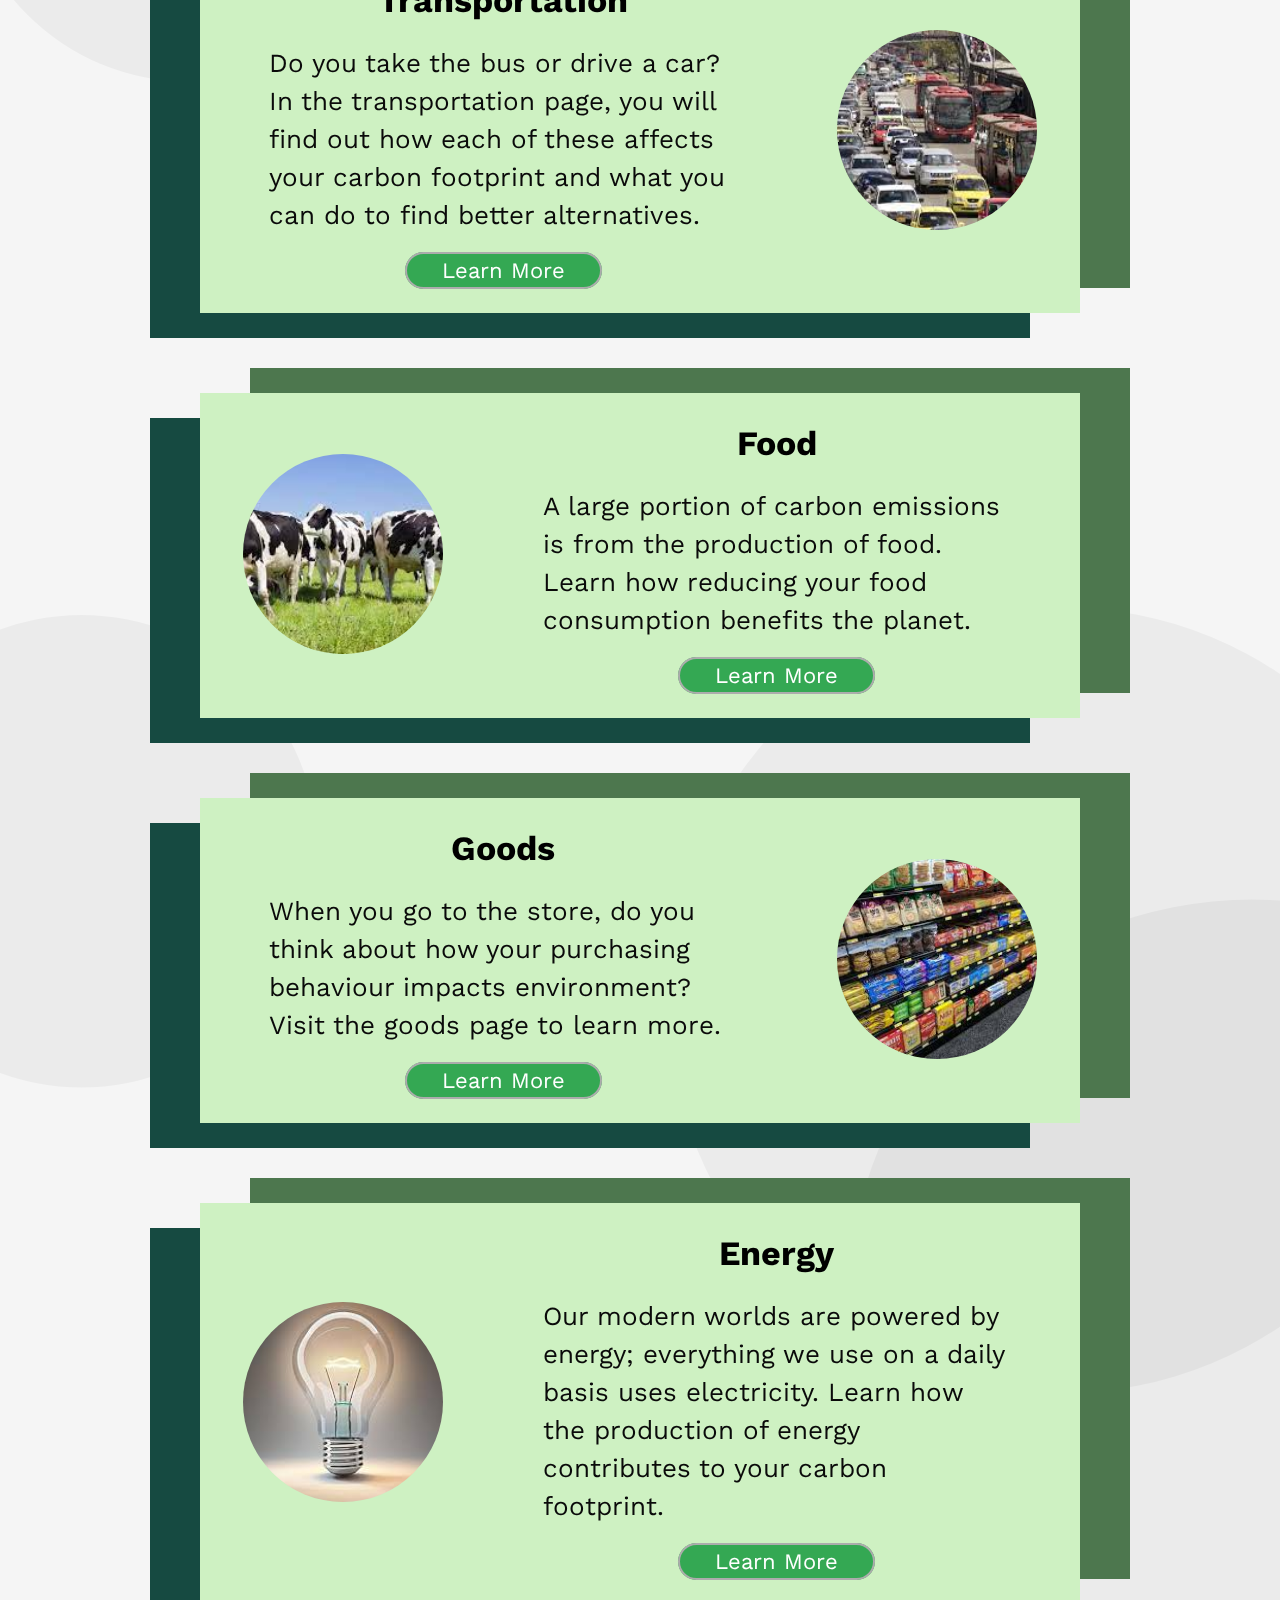
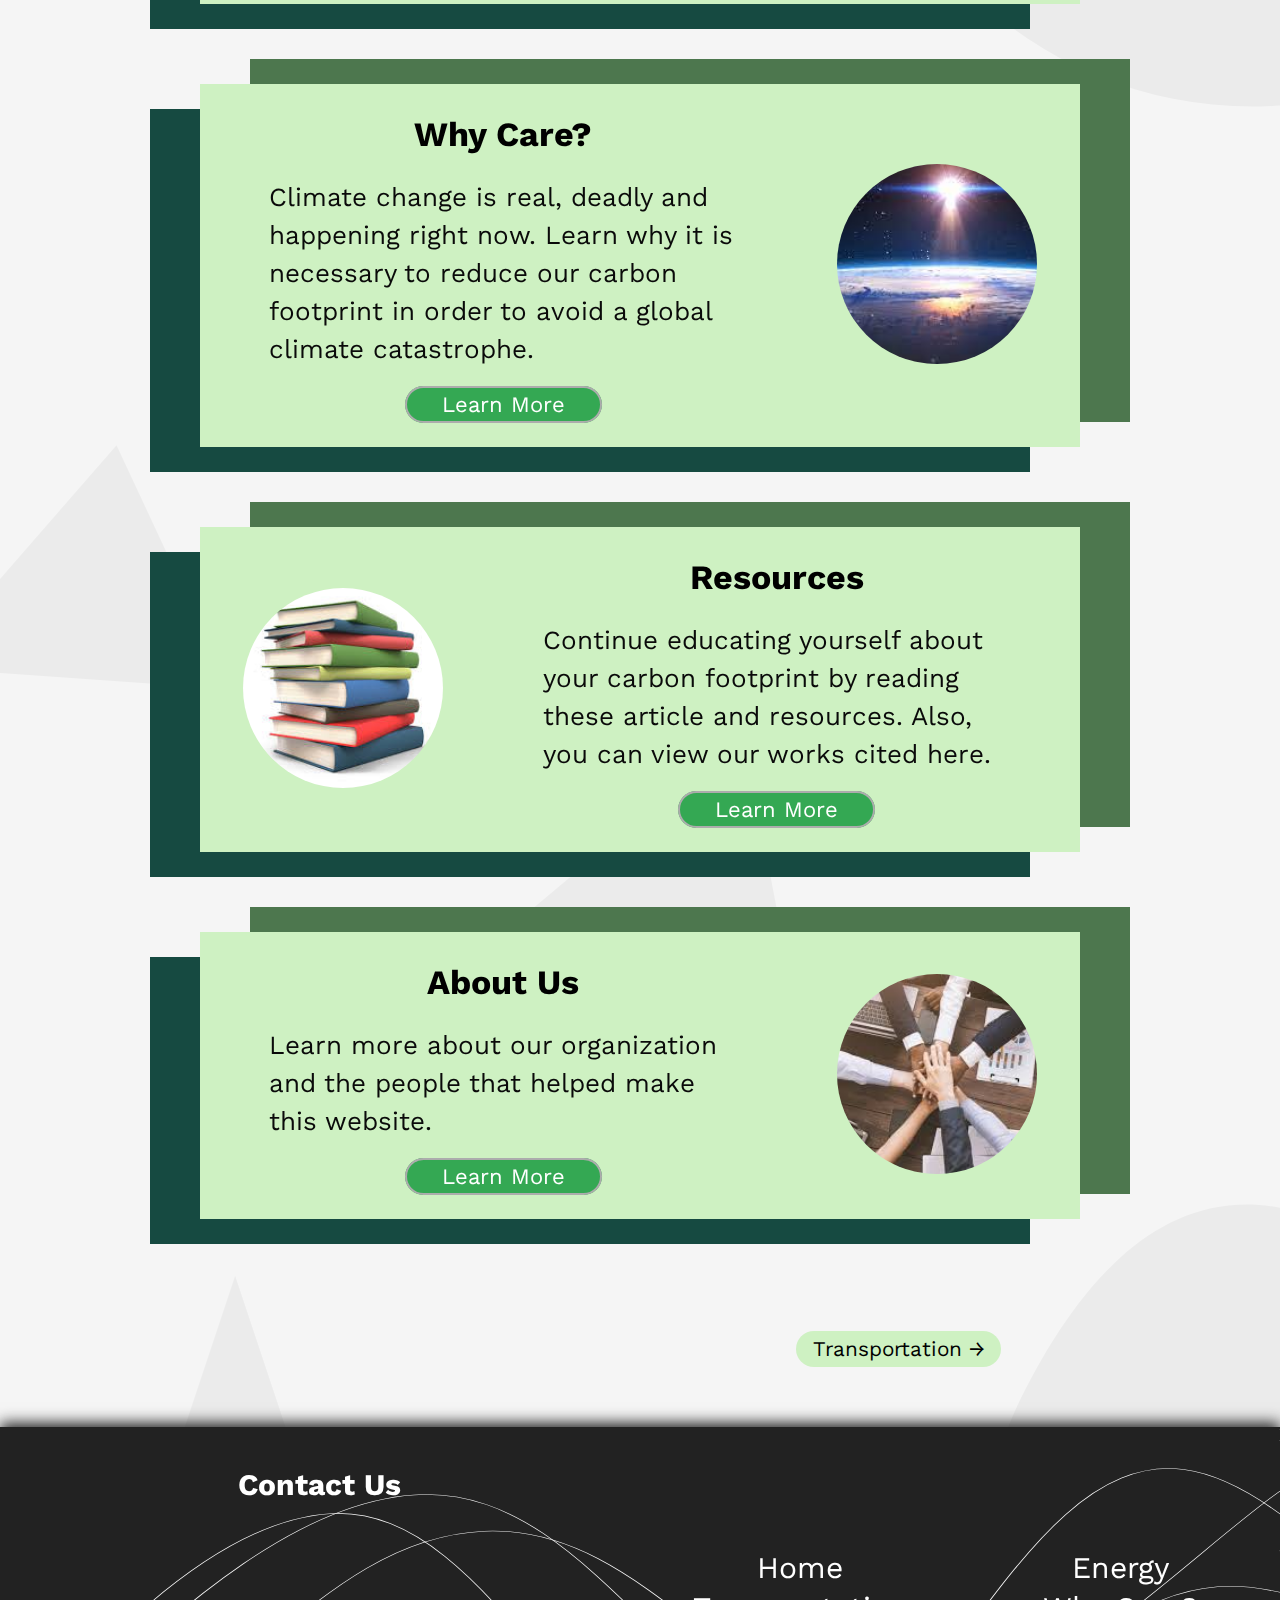
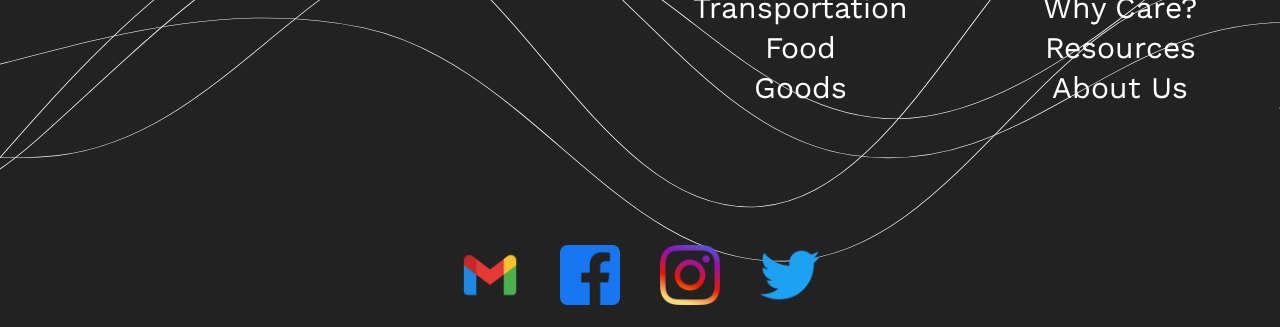
==== commit aa244e9d: "final commit before state (hopefully)" ====
--- a/index.html
+++ b/index.html
@@ -1,18 +1,21 @@
 <!DOCTYPE html>
 <html lang="en">
+
 <head>
     <meta charset="UTF-8">
     <meta http-equiv="X-UA-Compatible" content="IE=edge">
     <meta name="viewport" content="width=device-width, initial-scale=1.0">
-    <meta name="description" content="Welcome to the Iowa Climate Board. Our website will provide tips, tricks and resources so that you can reduce your carbon footprint.">
-    <meta name="keywords" content="carbon footprint, icb, ICB, climate change, transportation, food, goods, carbon map, carbon calculator, global warming, fossil fuels, greenhouse gas, emissions">
+    <meta name="description"
+        content="Welcome to the Iowa Climate Board. Our website will provide tips, tricks and resources so that you can reduce your carbon footprint.">
+    <meta name="keywords"
+        content="carbon footprint, icb, ICB, climate change, transportation, food, goods, carbon map, carbon calculator, global warming, fossil fuels, greenhouse gas, emissions">
     <meta name="author" content="Zach Buchholz">
     <link rel="icon" href="images/cropped-foot.png">
     <link href="https://fonts.googleapis.com/icon?family=Material+Icons" rel="stylesheet">
     <link rel="stylesheet" href="css/styles.css">
     <link rel="stylesheet" href="css/indexStyle.css">
     <script src="js/script.js" defer></script>
-    <script  src="js/indexScript.js" defer></script>
+    <script src="js/indexScript.js" defer></script>
     <title>Iowa Climate Board</title>
     <!-- favicon -->
     <link rel="apple-touch-icon" sizes="180x180" href="/favicon/apple-touch-icon.png">
@@ -25,13 +28,14 @@
     <meta name="msapplication-config" content="/favicon/browserconfig.xml">
     <meta name="theme-color" content="#ffffff">
 </head>
+
 <body>
     <nav>
         <div class="nav-left">
             <a href="index.html">
                 <!-- <h2>ICB</h2> -->
                 <img src="images/FinalLogo.png" alt="ICB Logo">
-            </a>   
+            </a>
         </div>
         <div class="nav-right">
             <ul>
@@ -51,7 +55,7 @@
                 <li class="nav-item"><a href="html/carbonCalculator.html">Carbon Calculator</a></li> -->
                 <li class="nav-item"><a href="html/whyCare.html">Why Care?</a></li>
                 <li class="nav-item"><a href="html/resources.html">Resources</a></li>
-                <li class="nav-item"><a href="html/aboutUs.html">About Us</a></li>       
+                <li class="nav-item"><a href="html/aboutUs.html">About Us</a></li>
             </ul>
         </div>
         <div class="hamburger">
@@ -61,11 +65,11 @@
             <span class="exit-mobile-nav">
                 <i class="material-icons">close</i>
             </span>
-            <ul>  
+            <ul>
                 <li><a href="index.html">Home</a></li>
                 <li><a href="html/transportation.html">Transportation</a></li>
                 <li><a href="html/food.html">Food</a></li>
-                <li><a href="html/goods.html">Goods</a></li>   
+                <li><a href="html/goods.html">Goods</a></li>
                 <li><a href="html/energy.html">Energy</a></li>
                 <!-- <li><a href="html/carbonMap.html">Carbon Map</a></li>
                 <li><a href="html/carbonCalculator.html">Carbon Calculator</a></li> -->
@@ -86,9 +90,9 @@
                 <h1>Your Steps to a Greener Future Start Today</h1>
                 <div class="wrapper">
                     <button class="cta">
-                      <span>Get Started</span>
+                        <span>Get Started</span>
                     </button>
-                  </div>
+                </div>
                 <button class="delete">Get Started</button>
             </div>
         </div>
@@ -98,7 +102,11 @@
             <section class="pages">
                 <div class="welcome small">
                     <h3>Welcome to the Iowa Climate Board</h3>
-                    <p>The Iowa Climate Board aims to provide resources and information to reduce your carbon footprint. What is your carbon footprint you may ask? Your carbon footprint is the amount of greenhouse gasses you release into the atmosphere. Our goal is to reduce individuals carbon footprints through useful tips and our handy resources. Keep scrolling to see what the Iowa Climate Board website has to offer.</p>
+                    <p>&nbsp;&nbsp;&nbsp;&nbsp;The Iowa Climate Board aims to provide resources and information to reduce your carbon footprint.
+                        What is your carbon footprint you may ask? Your carbon footprint is the amount of greenhouse
+                        gasses you release into the atmosphere. Our goal is to reduce individuals carbon footprints
+                        through useful tips and our handy resources. Keep scrolling to see what the Iowa Climate Board
+                        website has to offer.</p>
                     <hr>
                 </div>
                 <div class="big welcome-big">
@@ -106,14 +114,19 @@
                         <div class="content">
                             <div>
                                 <h3>Welcome to the Iowa Climate Board</h3>
-                                <p>The Iowa Climate Board aims to provide resources and information to reduce your carbon footprint. What is your carbon footprint you may ask? Your carbon footprint is the amount of greenhouse gasses you release into the atmosphere. Our goal is to reduce individuals carbon footprints through useful tips and our handy resources. Keep scrolling to see what the Iowa Climate Board website has to offer.</p>  
-                            </div> 
+                                <p>&nbsp;&nbsp;&nbsp;&nbsp;The Iowa Climate Board aims to provide resources and information to reduce your
+                                    carbon footprint. What is your carbon footprint you may ask? Your carbon footprint
+                                    is the amount of greenhouse gasses you release into the atmosphere. Our goal is to
+                                    reduce individuals carbon footprints through useful tips and our handy resources.
+                                    Keep scrolling to see what the Iowa Climate Board website has to offer.</p>
+                            </div>
                         </div>
                     </div>
                 </div>
                 <div class="transportation-preview small">
                     <h3>Transportation</h3>
-                    <p>Do you take the bus or drive a car? In the transportation page you will find out how each of these affects your carbon footprint and what you can do to find better alternatives.</p>
+                    <p>Do you take the bus or drive a car? In the transportation page, you will find out how each of
+                        these affects your carbon footprint and what you can do to find better alternatives.</p>
                     <div class="learn-more-cta">
                         <a href="html/transportation.html">Learn More</a>
                     </div>
@@ -124,20 +137,24 @@
                         <div class="content">
                             <div class="content2 left">
                                 <h3>Transportation</h3>
-                                <p>Do you take the bus or drive a car? In the transportation page you will find out how each of these affects your carbon footprint and what you can do to find better alternatives.</p>
+                                <p>Do you take the bus or drive a car? In the transportation page, you will find out how
+                                    each of these affects your carbon footprint and what you can do to find better
+                                    alternatives.</p>
                                 <div class="learn-more-cta">
                                     <a href="html/transportation.html">Learn More</a>
                                 </div>
                             </div>
                             <div class="image right">
-                                <a href="html/transportation.html"><img src="images/transportation-circle.jpg" alt="transportation"></a>
-                            </div> 
-                        </div>   
+                                <a href="html/transportation.html"><img src="images/transportation-circle.jpg"
+                                        alt="transportation"></a>
+                            </div>
+                        </div>
                     </div>
                 </div>
                 <div class="food-preview small">
                     <h3>Food</h3>
-                    <p>Learn how reducing your food consumption benefits the planet. A large portion of carbon emissions is from the production of food.</p>
+                    <p>A large portion of carbon emissions is from the production of food. Learn how reducing your food
+                        consumption benefits the planet.</p>
                     <div class="learn-more-cta">
                         <a href="html/food.html">Learn More</a>
                     </div>
@@ -151,17 +168,19 @@
                             </div>
                             <div class="content2 right">
                                 <h3>Food</h3>
-                                <p>Learn how reducing your food consumption benefits the planet. A large portion of carbon emissions is from the production of food.</p>
+                                <p>A large portion of carbon emissions is from the production of food. Learn how
+                                    reducing your food consumption benefits the planet.</p>
                                 <div class="learn-more-cta">
                                     <a href="html/food.html">Learn More</a>
-                                </div>  
-                            </div> 
+                                </div>
+                            </div>
                         </div>
                     </div>
                 </div>
                 <div class="goods-preview small">
                     <h3>Goods</h3>
-                    <p>When you go to the store, do you think about how what you're buying affects the environment? Visit the goods page to learn more about how your spending habits affect the environment.</p>
+                    <p>When you go to the store, do you think about how your purchasing behaviour impacts environment?
+                        Visit the goods page to learn more.</p>
                     <div class="learn-more-cta">
                         <a href="html/goods.html">Learn More</a>
                     </div>
@@ -172,20 +191,22 @@
                         <div class="content">
                             <div class="content2 left">
                                 <h3>Goods</h3>
-                                <p>When you go to the store, do you think about how what you're buying affects the environment? Visit the goods page to learn more about how your spending habits affect the environment.</p>
+                                <p>When you go to the store, do you think about how your purchasing behaviour impacts
+                                    environment? Visit the goods page to learn more.</p>
                                 <div class="learn-more-cta">
                                     <a href="html/goods.html">Learn More</a>
                                 </div>
                             </div>
                             <div class="image right">
                                 <a href="html/goods.html"><img src="images/goods-circle.jpg" alt="goods"></a>
-                            </div>    
+                            </div>
                         </div>
                     </div>
                 </div>
                 <div class="energy-preview small">
                     <h3>Energy</h3>
-                    <p>Our modern worlds are powered by energy, everything we use on a daily basis uses electricity. Learn how the production of energy contributes to your carbon footprint.</p>
+                    <p>Our modern worlds are powered by energy; everything we use on a daily basis uses electricity.
+                        Learn how the production of energy contributes to your carbon footprint.</p>
                     <div class="learn-more-cta">
                         <a href="html/energy.html">Learn More</a>
                     </div>
@@ -196,14 +217,16 @@
                         <div class="content">
                             <div class="image left">
                                 <a href="html/energy.html"><img src="images/energy-circle.jpg" alt="energy"></a>
-                            </div>  
+                            </div>
                             <div class="content2 right">
                                 <h3>Energy</h3>
-                                <p>Our modern worlds are powered by energy, everything we use on a daily basis uses electricity. Learn how the production of energy contributes to your carbon footprint.</p>
+                                <p>Our modern worlds are powered by energy; everything we use on a daily basis uses
+                                    electricity. Learn how the production of energy contributes to your carbon
+                                    footprint.</p>
                                 <div class="learn-more-cta">
                                     <a href="html/energy.html">Learn More</a>
                                 </div>
-                            </div>  
+                            </div>
                         </div>
                     </div>
                 </div>
@@ -257,7 +280,8 @@
                 </div> -->
                 <div class="why-care-preview small">
                     <h3>Why Care?</h3>
-                    <p>Learn why it is necessary to reduce our carbon footprint in order to avoid a global climate catastophe and learn how climate change will affect all of our lives.</p>
+                    <p>Climate change is real, deadly and happening right now. Learn why it is necessary to reduce our
+                        carbon footprint in order to avoid a global climate catastrophe.</p>
                     <div class="learn-more-cta">
                         <a href="html/whyCare.html">Learn More</a>
                     </div>
@@ -268,11 +292,12 @@
                         <div class="content">
                             <div class="content2 left">
                                 <h3>Why Care?</h3>
-                                <p>Learn why it is necessary to reduce our carbon footprint in order to avoid a global climate catastophe and learn how climate change will affect all of our lives.</p>
+                                <p>Climate change is real, deadly and happening right now. Learn why it is necessary to
+                                    reduce our carbon footprint in order to avoid a global climate catastrophe.</p>
                                 <div class="learn-more-cta">
                                     <a href="html/whyCare.html">Learn More</a>
                                 </div>
-                            </div>    
+                            </div>
                             <div class="image right">
                                 <a href="html/whyCare.html"><img src="images/why-care-circle.jpg" alt="why care"></a>
                             </div>
@@ -281,7 +306,8 @@
                 </div>
                 <div class="resources-preview small">
                     <h3>Resources</h3>
-                    <p>Find more resources and articles to help you reduce your carbon footprint here as well as to see our works cited.</p>
+                    <p>Continue educating yourself about your carbon footprint by reading these article and resources.
+                        Also, you can view our works cited here.</p>
                     <div class="learn-more-cta">
                         <a href="html/resources.html">Learn More</a>
                     </div>
@@ -291,21 +317,23 @@
                     <div class="preview">
                         <div class="content">
                             <div class="image left">
-                                <a href="html/resources.html"><img src="images/resources-circle.jpg" alt="resources"></a>
+                                <a href="html/resources.html"><img src="images/resources-circle.jpg"
+                                        alt="resources"></a>
                             </div>
                             <div class="content2 right">
                                 <h3>Resources</h3>
-                                <p>Find more resources and articles to help you reduce your carbon footprint here as well as to see our works cited.</p>
+                                <p>Continue educating yourself about your carbon footprint by reading these article and
+                                    resources. Also, you can view our works cited here.</p>
                                 <div class="learn-more-cta">
                                     <a href="html/resources.html">Learn More</a>
                                 </div>
-                            </div>    
+                            </div>
                         </div>
                     </div>
                 </div>
                 <div class="about-us-preview small">
                     <h3>About Us</h3>
-                    <p>Learn more about our organization and what we do to help you reduce your carbon footprint, you will also find contact links for email and social media.</p>
+                    <p>Learn more about our organization and the people that helped make this website.</p>
                     <div class="learn-more-cta">
                         <a href="html/aboutUs.html">Learn More</a>
                     </div>
@@ -316,14 +344,15 @@
                         <div class="content">
                             <div class="content2 left">
                                 <h3>About Us</h3>
-                                <p>Learn more about our organization and what we do to help you reduce your carbon footprint, you will also find contact links for email and social media.</p>
+                                <p>Learn more about our organization and the people that helped make this website.
+                                </p>
                                 <div class="learn-more-cta">
                                     <a href="html/aboutUs.html">Learn More</a>
-                                </div> 
-                            </div>  
+                                </div>
+                            </div>
                             <div class="image right">
                                 <a href="html/aboutUs.html"><img src="images/about-us-circle.jpg" alt="about us"></a>
-                            </div> 
+                            </div>
                         </div>
                     </div>
                 </div>
@@ -335,9 +364,9 @@
                     </button> -->
                 </div>
                 <div class="right">
-                    
-                        <a href="html/transportation.html">Transportation →</a>
-                    
+
+                    <a href="html/transportation.html">Transportation →</a>
+
                 </div>
             </section>
         </section>
@@ -346,7 +375,9 @@
                 <div class="container">
                     <div>
                         <h3>Contact Us</h3>
-                        <iframe src="https://docs.google.com/forms/d/e/1FAIpQLScRHapcwqLAnaU3X_XB3j5azNkE1-bQjqq5os23x4tGyYt0hQ/viewform?embedded=true" frameborder="0" marginheight="0" marginwidth="0">Loading…</iframe>    
+                        <iframe
+                            src="https://docs.google.com/forms/d/e/1FAIpQLScRHapcwqLAnaU3X_XB3j5azNkE1-bQjqq5os23x4tGyYt0hQ/viewform?embedded=true"
+                            frameborder="0" marginheight="0" marginwidth="0">Loading…</iframe>
                     </div>
                     <!-- <form id="contactUsForm" method="post" action="contactUs.php">
                         <h3>Contact Us</h3>
@@ -363,7 +394,7 @@
                         <a href="#">Home</a>
                         <a href="html/transportation.html">Transportation</a>
                         <a href="html/food.html">Food</a>
-                        <a href="html/goods.html">Goods</a>   
+                        <a href="html/goods.html">Goods</a>
                         <!-- <a href="html/energy.html">Energy</a>  -->
                     </div>
                     <div class="links-right">
@@ -375,16 +406,22 @@
                         <a href="html/aboutUs.html">About Us</a>
                     </div>
                 </div>
-            </div>  
+            </div>
             <div class="social-media footer-item">
                 <div class="container">
-                    <a href="https://gmail.google.com" target="_blank"><img src="images/gmail.png" alt="gmail"></a>
-                    <a href="https://www.facebook.com/" target="_blank"><img src="images/facebook.png" alt="facebook"></a>
-                    <a href="https://www.instagram.com/" target="_blank"><img src="images/instagram.png" alt="instagram"></a>
-                    <a href="https://twitter.com/" target="_blank"><img src="images/twitter.png" alt="twitter"></a>
+                    <div class="gmail-container">
+                        <img src="images/gmail.png" alt="gmail">
+                        <div class="popup">Email:info@iowaclimateboard.com</div>
+                    </div>
+                    <a href="https://www.facebook.com/Iowa-Climate-Board-112067704718550" target="_blank"><img src="images/facebook.png"
+                            alt="facebook"></a>
+                    <a href="https://www.instagram.com/iowacityclimateboard/" target="_blank"><img src="images/instagram.png"
+                            alt="instagram"></a>
+                    <a href="https://twitter.com/BoardIowa" target="_blank"><img src="images/twitter.png" alt="twitter"></a>
                 </div>
             </div>
         </footer>
     </div>
 </body>
+
 </html>--- a/css/styles.css
+++ b/css/styles.css
@@ -1,11 +1,8 @@
 @charset "UTF-8";
 @import url("https://fonts.googleapis.com/css2?family=Lato:wght@300;400;700&family=Nunito+Sans:wght@300;400;700&family=Work+Sans:wght@300;400;700&display=swap");
 
-
-
 :root {
   --off-black: rgba(34, 34, 34, 1);
-  /* background on nav */
   --off-blackh: rgba(34, 34, 34, 0);
   --logo-green: rgb(21, 226, 21);
   --hover-white: rgba(240, 240, 240, 1);
@@ -17,9 +14,9 @@
   --dark-green: #164a41;
 }
 
-/* Lato Nunito Sans Work Sans*/
 * {
   margin: 0;
+  -webkit-box-sizing: border-box;
   box-sizing: border-box;
   font-family: "Work Sans", sans-serif;
 }
@@ -28,7 +25,8 @@
   scroll-behavior: smooth;
 }
 
-body, html {
+body,
+html {
   width: 100%;
   height: 100%;
 }
@@ -72,10 +70,17 @@
   width: 100%;
   z-index: 1;
   height: 80px;
-  display: flex;
+  display: -webkit-box;
+  display: -ms-flexbox;
+  display: flex;
+  -webkit-box-pack: justify;
+  -ms-flex-pack: justify;
   justify-content: space-between;
+  -webkit-box-align: center;
+  -ms-flex-align: center;
   align-items: center;
   background-color: var(--off-blackh);
+  -webkit-box-shadow: 0px 4px 6px var(--off-blackh);
   box-shadow: 0px 4px 6px var(--off-blackh);
   opacity: 1;
 }
@@ -86,6 +91,8 @@
 
 .nav-left {
   margin: 0;
+  -webkit-transform: translate(4px, 4px);
+  -ms-transform: translate(4px, 4px);
   transform: translate(4px, 4px);
 }
 
@@ -98,8 +105,6 @@
 .nav-left img {
   width: 102.24px;
   height: 72px;
-  /* background-color: rgba(255,255,255,0.20);
-  box-shadow: 0 0 20px 10px rgba(255,255,255,0.24); */
 }
 
 .nav-left img:hover {
@@ -110,6 +115,7 @@
 ul {
   padding: 0;
   margin: 0;
+  -webkit-padding-start: 0;
   padding-inline-start: 0;
 }
 
@@ -128,12 +134,13 @@
 
 .nav-item:hover {
   background-color: var(--hover-white);
+  -webkit-box-shadow: 6px 6px var(--off-black);
   box-shadow: 6px 6px var(--off-black);
 }
 
-/* here for js */
 .nav-item-hover {
   background-color: var(--hover-white);
+  -webkit-box-shadow: 6px 6px var(--off-black);
   box-shadow: 6px 6px var(--off-black);
 }
 
@@ -142,6 +149,8 @@
 }
 
 .nav-item i {
+  -webkit-transform: translateY(6px);
+  -ms-transform: translateY(6px);
   transform: translateY(6px);
 }
 
@@ -149,13 +158,13 @@
   cursor: default;
 }
 
-/*display width and left  need to be changed in js */
 nav #dropdown {
   display: none;
   background-color: var(--hover-white);
   position: absolute;
   top: 80px;
   text-align: center;
+  -webkit-box-shadow: 6px 6px var(--off-black);
   box-shadow: 6px 6px var(--off-black);
   line-height: 50px;
   height: auto;
@@ -181,9 +190,7 @@
   cursor: pointer;
 }
 
-/* display set to block when hamburger menu is clicked */
 .mobile-nav {
-  /* display: none; */
   margin: 0;
   position: fixed;
   left: 0;
@@ -191,6 +198,8 @@
   width: 100%;
   text-align: center;
   background-color: var(--popup-grey);
+  -webkit-transition: top 0.42s;
+  -o-transition: top 0.42s;
   transition: top 0.42s;
 }
 
@@ -206,11 +215,19 @@
 .exit-mobile-nav i {
   font-size: 64px;
   color: #fff;
+  -webkit-transition: all 0;
+  -o-transition: all 0;
   transition: all 0;
 }
 
 .exit-mobile-nav i:hover {
+  -webkit-transition: -webkit-transform 0.25s linear 0s;
+  transition: -webkit-transform 0.25s linear 0s;
+  -o-transition: transform 0.25s linear 0s;
   transition: transform 0.25s linear 0s;
+  transition: transform 0.25s linear 0s, -webkit-transform 0.25s linear 0s;
+  -webkit-transform: rotate(180deg);
+  -ms-transform: rotate(180deg);
   transform: rotate(180deg);
   color: rgb(226, 226, 226);
 }
@@ -264,13 +281,20 @@
   background-image: url("data:image/svg+xml,%3csvg xmlns='http://www.w3.org/2000/svg' version='1.1' xmlns:xlink='http://www.w3.org/1999/xlink' xmlns:svgjs='http://svgjs.com/svgjs' width='2500' height='1800' preserveAspectRatio='none' viewBox='0 0 2500 1800'%3e%3cg mask='url(%26quot%3b%23SvgjsMask1165%26quot%3b)' fill='none'%3e%3crect width='2500' height='1800' x='0' y='0' fill='rgba(34%2c 34%2c 34%2c 1)'%3e%3c/rect%3e%3cpath d='M -189.8516830900346%2c1561 C -23.05%2c1311.2 310.55%2c350.8 644.1483169099654%2c312 C 977.75%2c273.2 1144.55%2c1398.8 1478.1483169099654%2c1367 C 1811.75%2c1335.2 1978.55%2c73.2 2312.1483169099656%2c153 C 2645.75%2c232.8 3108.58%2c1707.6 3146.1483169099656%2c1766 C 3183.72%2c1824.4 2629.23%2c709.2 2500%2c445' stroke='rgba(245%2c 245%2c 245%2c 1)' stroke-width='2'%3e%3c/path%3e%3cpath d='M -124.1915464709806%2c901 C 42.61%2c865.4 376.21%2c590.8 709.8084535290194%2c723 C 1043.41%2c855.2 1210.21%2c1591.6 1543.8084535290195%2c1562 C 1877.41%2c1532.4 2044.21%2c621.2 2377.8084535290195%2c575 C 2711.41%2c528.8 3187.37%2c1436.6 3211.8084535290195%2c1331 C 3236.25%2c1225.4 2642.36%2c303.8 2500%2c47' stroke='rgba(245%2c 245%2c 245%2c 1)' stroke-width='2'%3e%3c/path%3e%3cpath d='M -6.567324210572224%2c1239 C 160.23%2c1039.8 493.83%2c254.6 827.4326757894278%2c243 C 1161.03%2c231.4 1327.83%2c1088.8 1661.4326757894278%2c1181 C 1995.03%2c1273.2 2161.83%2c722.8 2495.432675789428%2c704 C 2829.03%2c685.2 3328.52%2c1226.4 3329.432675789428%2c1087 C 3330.35%2c947.6 2665.89%2c223 2500%2c7' stroke='rgba(245%2c 245%2c 245%2c 1)' stroke-width='2'%3e%3c/path%3e%3cpath d='M -722.3591446255048%2c726 C -555.56%2c817.4 -221.96%2c1253.2 111.64085537449522%2c1183 C 445.24%2c1112.8 612.04%2c402 945.6408553744952%2c375 C 1279.24%2c348 1446.04%2c1096.4 1779.6408553744952%2c1048 C 2113.24%2c999.6 2469.57%2c139.6 2613.640855374495%2c133 C 2757.71%2c126.4 2522.73%2c838.6 2500%2c1015' stroke='rgba(245%2c 245%2c 245%2c 1)' stroke-width='2'%3e%3c/path%3e%3c/g%3e%3cdefs%3e%3cmask id='SvgjsMask1165'%3e%3crect width='2500' height='1800' fill='white'%3e%3c/rect%3e%3c/mask%3e%3c/defs%3e%3c/svg%3e");
   background-repeat: no-repeat;
   background-size: 100% 600px;
+  -webkit-box-shadow: 0 -4px 14px rgb(34, 34, 34);
   box-shadow: 0 -4px 14px rgb(34, 34, 34);
 }
 
 .email {
   height: 280px;
-  display: flex;
+  display: -webkit-box;
+  display: -ms-flexbox;
+  display: flex;
+  -webkit-box-pack: center;
+  -ms-flex-pack: center;
   justify-content: center;
+  -webkit-box-align: center;
+  -ms-flex-align: center;
   align-items: center;
   text-align: center;
 }
@@ -280,11 +304,15 @@
   margin: 0 auto;
   width: 100%;
   height: 100%;
-  display: flex;
+  display: -webkit-box;
+  display: -ms-flexbox;
+  display: flex;
+  -webkit-box-pack: center;
+  -ms-flex-pack: center;
   justify-content: center;
 }
 
-.email .container>div {
+.email .container > div {
   width: 80%;
   height: 100%;
 }
@@ -307,12 +335,19 @@
 .links .container {
   width: 100%;
   height: 100%;
-  display: flex;
+  display: -webkit-box;
+  display: -ms-flexbox;
+  display: flex;
+  -webkit-box-pack: center;
+  -ms-flex-pack: center;
   justify-content: center;
+  -webkit-box-align: center;
+  -ms-flex-align: center;
   align-items: center;
 }
 
-.links-left, .links-right {
+.links-left,
+.links-right {
   display: inline;
   width: 50%;
   text-align: center;
@@ -331,14 +366,18 @@
 
 .social-media {
   height: 100px;
-  /* background-color:plum; */
 }
 
 .social-media .container {
   width: 100%;
   height: 100px;
-  display: flex;
+  display: -webkit-box;
+  display: -ms-flexbox;
+  display: flex;
+  -ms-flex-pack: distribute;
   justify-content: space-around;
+  -webkit-box-align: center;
+  -ms-flex-align: center;
   align-items: center;
 }
 
@@ -348,6 +387,25 @@
 
 .social-media img:hover {
   height: 62.6px;
+}
+
+.gmail-container {
+  position: relative;
+}
+
+.social-media img:hover + .popup, .social-media .popup:hover {
+  display: block;
+}
+
+.popup {
+  display: none;
+  font-size: 18px;
+  width: fit-content;
+  position: absolute;
+  top: -28px;
+  background-color: rgb(34,34,34);
+  color: #fff;
+  padding: 0.4em;
 }
 
 @media only screen and (min-width: 768px) {
@@ -388,6 +446,8 @@
     bottom: 0;
   }
   .social-media .container {
+    -webkit-box-pack: center;
+    -ms-flex-pack: center;
     justify-content: center;
   }
   .social-media img {
@@ -403,24 +463,13 @@
 
 .next-previous-page {
   padding: 20px;
-  display: flex;
+  display: -webkit-box;
+  display: -ms-flexbox;
+  display: flex;
+  -webkit-box-pack: justify;
+  -ms-flex-pack: justify;
   justify-content: space-between;
 }
-
-/* .next-previous-page button {
-  padding: 0.6em 1.2em;
-  background-color: var(--light-green);
-  border: none;
-  border-radius: 100vh;
-}
-
-.next-previous-page button:hover {
-  background-color: var(--dark-green);
-}
-
-.next-previous-page button:hover a{
-  color: #fff;
-} */
 
 .next-previous-page a {
   font-size: 1em;
@@ -438,7 +487,8 @@
 
 @media only screen and (min-width: 1024px) {
   .next-previous-page {
-      justify-content: space-around;
-      font-size: 1.3em;
-  }        
+    -ms-flex-pack: distribute;
+    justify-content: space-around;
+    font-size: 1.3em;
+  }
 }--- a/css/indexStyle.css
+++ b/css/indexStyle.css
@@ -15,16 +15,28 @@
   background-size: cover;
   width: 100%;
   height: 100vh;
+  -webkit-box-shadow: 0 10px 14px rgb(34, 34, 34);
   box-shadow: 0 10px 14px rgb(34, 34, 34);
   background-attachment: fixed;
-  overflow-x: hidden;
-  overflow-y: hidden;
+  overflow: -moz-hidden-unscrollable;
+  overflow: hidden;
+  -webkit-perspective: 2px;
   perspective: 2px;
+  -ms-overflow-style: none;
+}
+
+header * {
+  overflow: hidden;
+}
+
+header::-webkit-scrollbar {
+  display: none;
 }
 
 .content-container {
   position: absolute;
   top: 100vh;
+  width: 100%;
 }
 
 h1 {
@@ -42,6 +54,7 @@
   position: relative;
   top: 80px;
   text-align: center;
+  overflow: visible;
 }
 
 .spacer {
@@ -64,13 +77,19 @@
 }
 
 .wrapper {
+  display: -webkit-box;
+  display: -ms-flexbox;
   display: flex;
+  -webkit-box-pack: center;
+  -ms-flex-pack: center;
   justify-content: center;
 }
 
 .cta {
   margin-top: 40px;
   cursor: pointer;
+  display: -webkit-box;
+  display: -ms-flexbox;
   display: flex;
   padding: 10px 45px;
   text-decoration: none;
@@ -78,9 +97,15 @@
   font-size: 40px;
   color: white;
   background-color: var(--medium-green);
+  -webkit-box-shadow: 6px 6px 0 black;
   box-shadow: 6px 6px 0 black;
+  -webkit-transform: skewX(-15deg);
+  -ms-transform: skewX(-15deg);
   transform: skewX(-15deg);
   border: none;
+  overflow: visible;
+  position: relative;
+  bottom: 6px;
 }
 
 .cta:focus {
@@ -88,11 +113,19 @@
 }
 
 .cta:hover {
+  -webkit-transition: 0.5s;
+  -o-transition: 0.5s;
   transition: 0.5s;
+  -webkit-box-shadow: 10px 10px 0 #000;
   box-shadow: 10px 10px 0 #000;
   background-color: var(--light-green);
   color: #000;
+  -webkit-transition: background-color 1s, color 1s, -webkit-box-shadow 0.5s;
+  transition: background-color 1s, color 1s, -webkit-box-shadow 0.5s;
+  -o-transition: background-color 1s, color 1s, box-shadow 0.5s;
   transition: background-color 1s, color 1s, box-shadow 0.5s;
+  transition: background-color 1s, color 1s, box-shadow 0.5s,
+    -webkit-box-shadow 0.5s;
 }
 
 .hero button.delete {
@@ -100,6 +133,7 @@
   margin-top: 30px;
   font-size: 2em;
   padding: 0.5em 1em;
+  background-image: -o-linear-gradient(315deg, #4d774e, #164a41);
   background-image: linear-gradient(135deg, #4d774e, #164a41);
   color: #fff;
   cursor: pointer;
@@ -108,6 +142,7 @@
 }
 
 .hero button.delete:hover {
+  -webkit-box-shadow: 0 0 10px 3px #000;
   box-shadow: 0 0 10px 3px #000;
   background-image: none;
   background-color: rgb(231, 231, 231);
@@ -229,6 +264,7 @@
 }
 
 .main-content img {
+  -o-object-fit: cover;
   object-fit: cover;
   width: 200px;
   height: 200px;
@@ -274,6 +310,8 @@
     padding: 6px;
     margin: 50px auto;
     position: relative;
+    -webkit-box-shadow: 50px -25px var(--medium-green),
+      -50px 25px var(--dark-green);
     box-shadow: 50px -25px var(--medium-green), -50px 25px var(--dark-green);
   }
   .content p {
@@ -323,8 +361,13 @@
   }
   .content {
     width: 70%;
+    display: -webkit-box;
+    display: -ms-flexbox;
     display: flex;
+    -ms-flex-pack: distribute;
     justify-content: space-around;
+    -webkit-box-align: center;
+    -ms-flex-align: center;
     align-items: center;
   }
   .content2 {
@@ -334,6 +377,7 @@
     display: block;
   }
   .main-content img:hover {
+    -webkit-box-shadow: 0 0 10px #000;
     box-shadow: 0 0 10px #000;
   }
-}
+}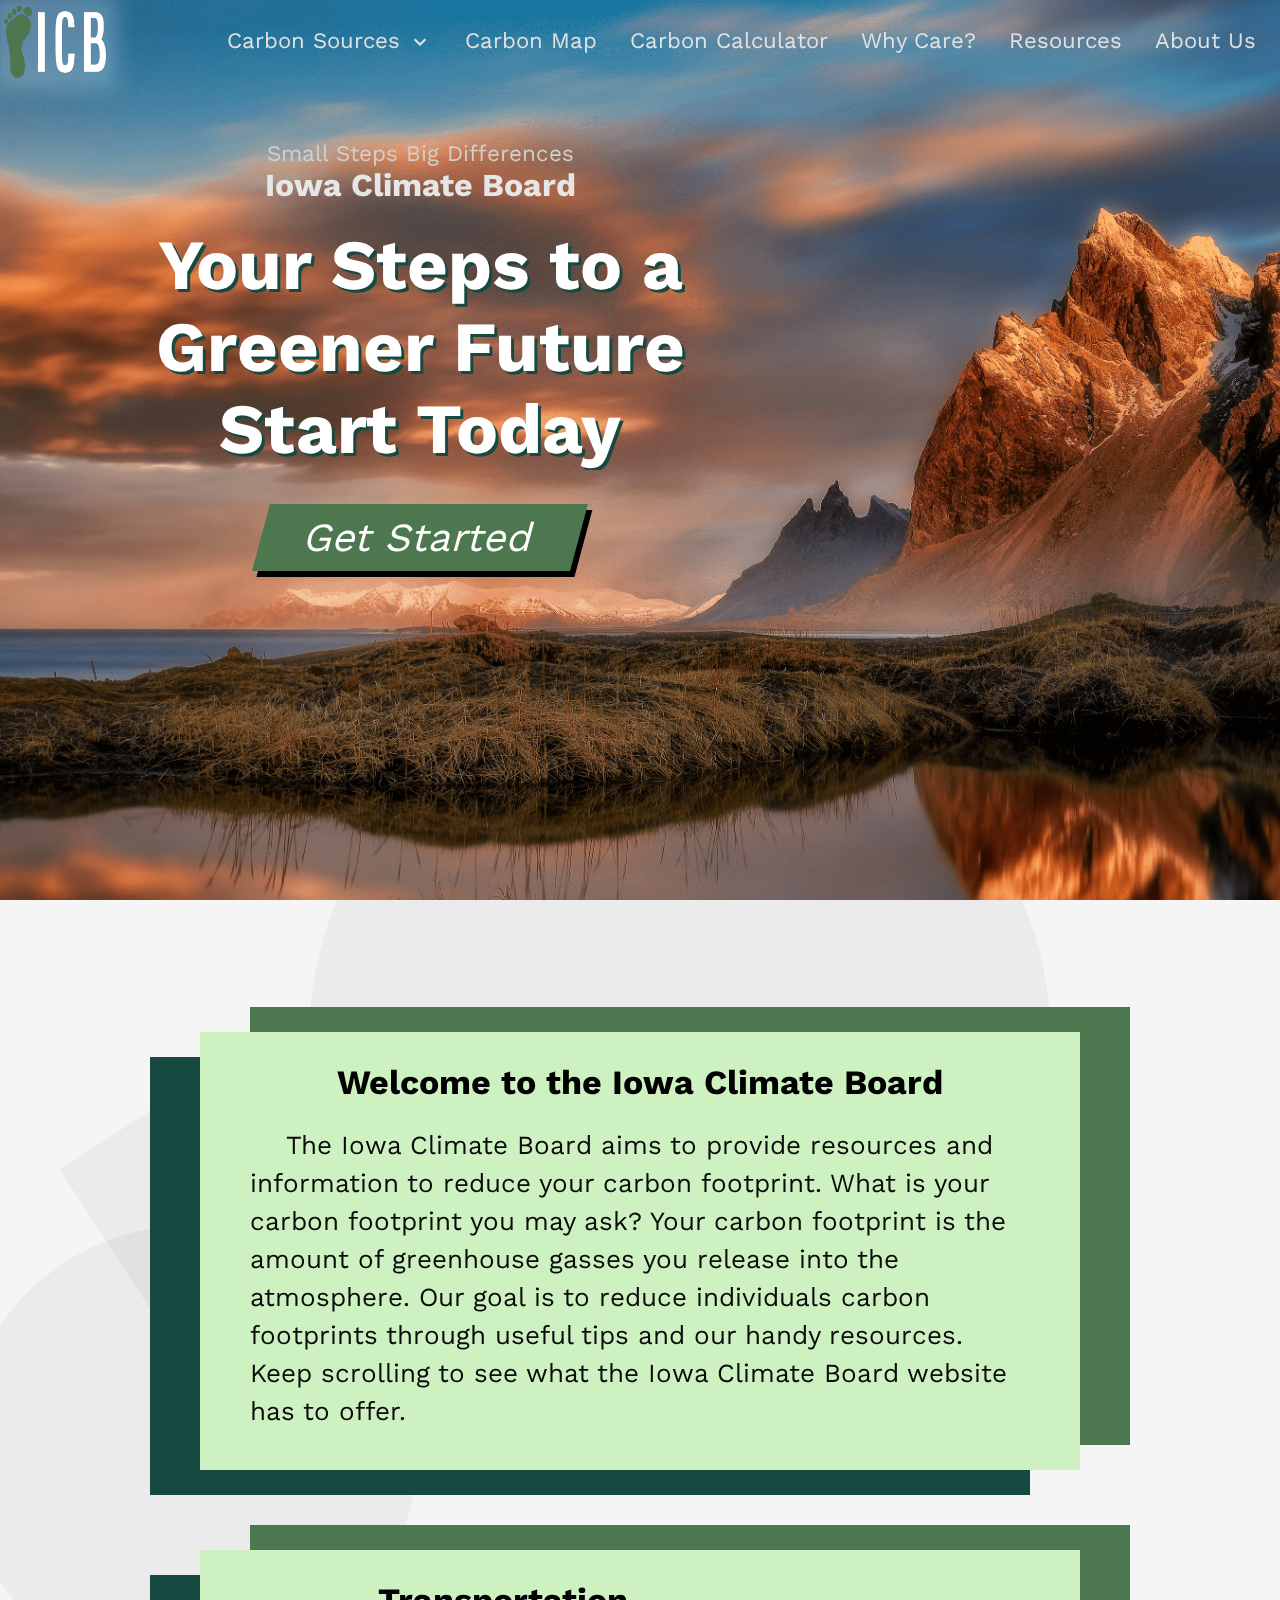
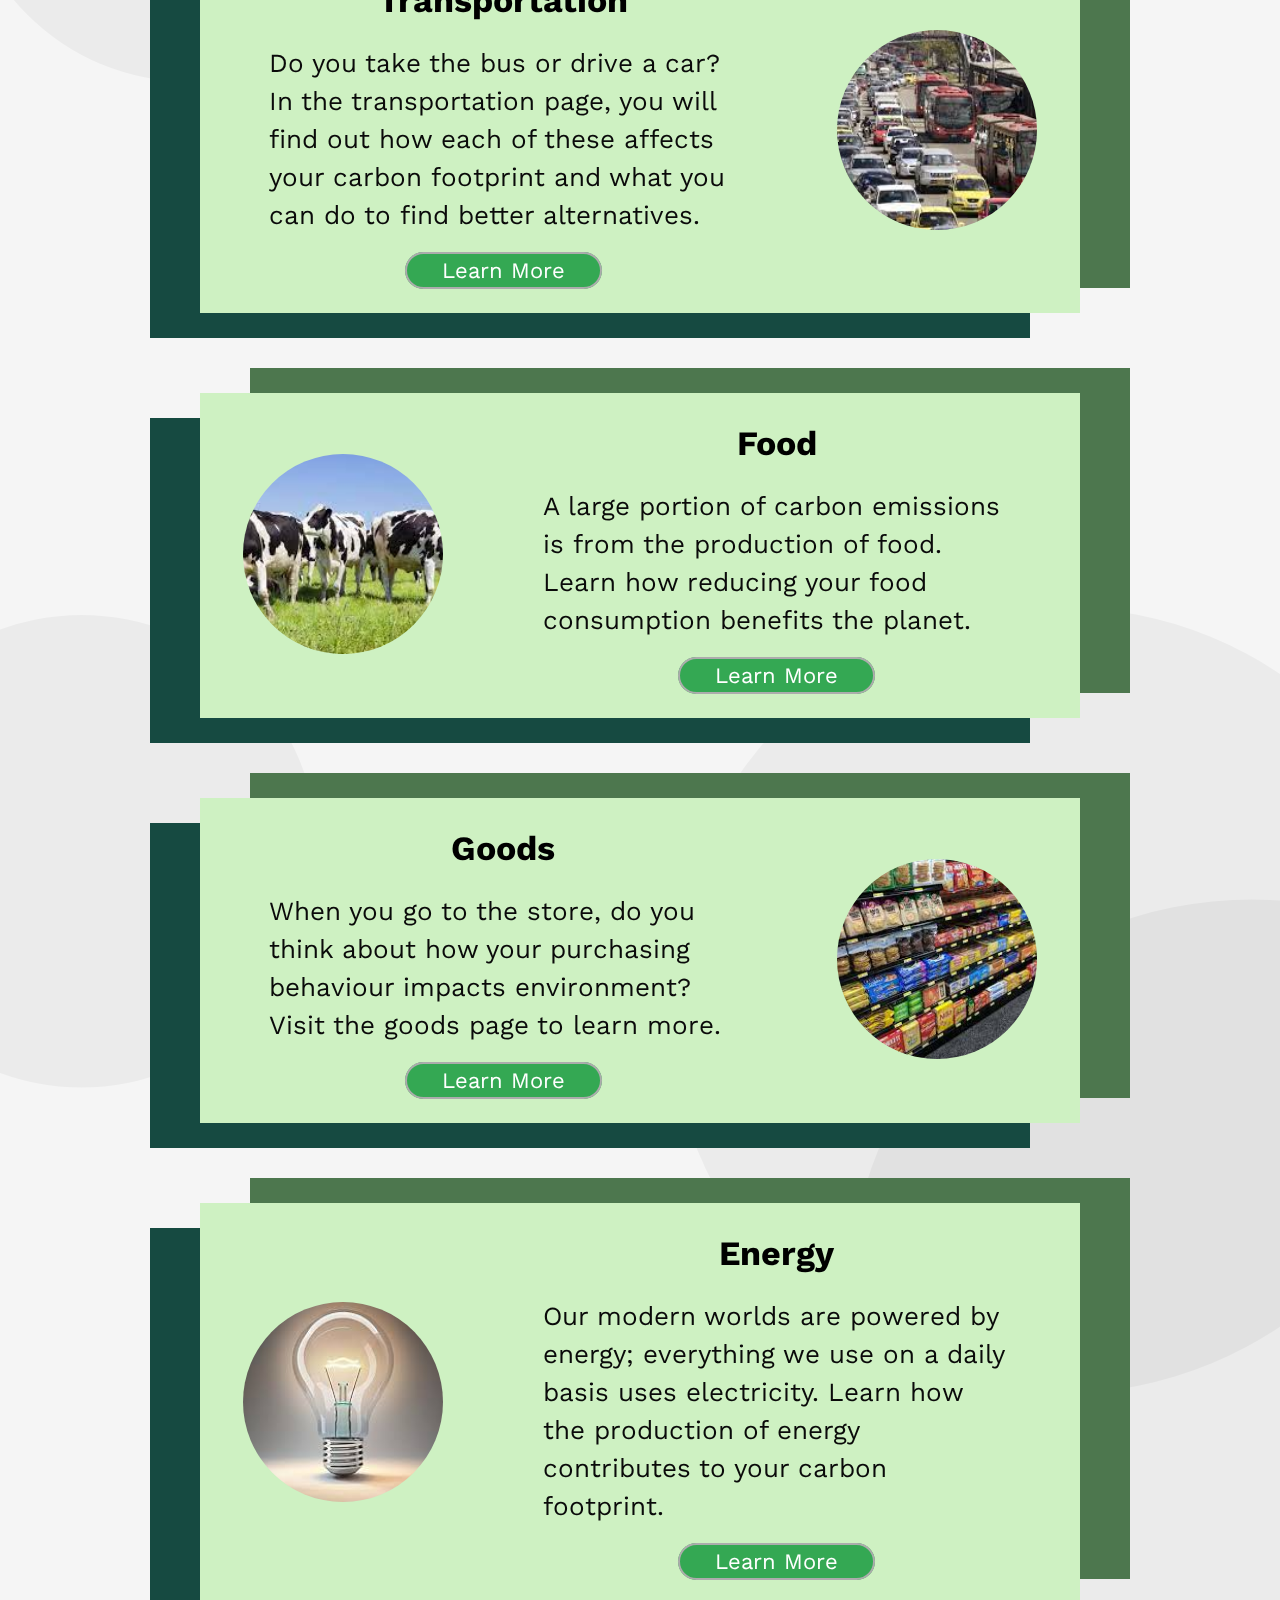
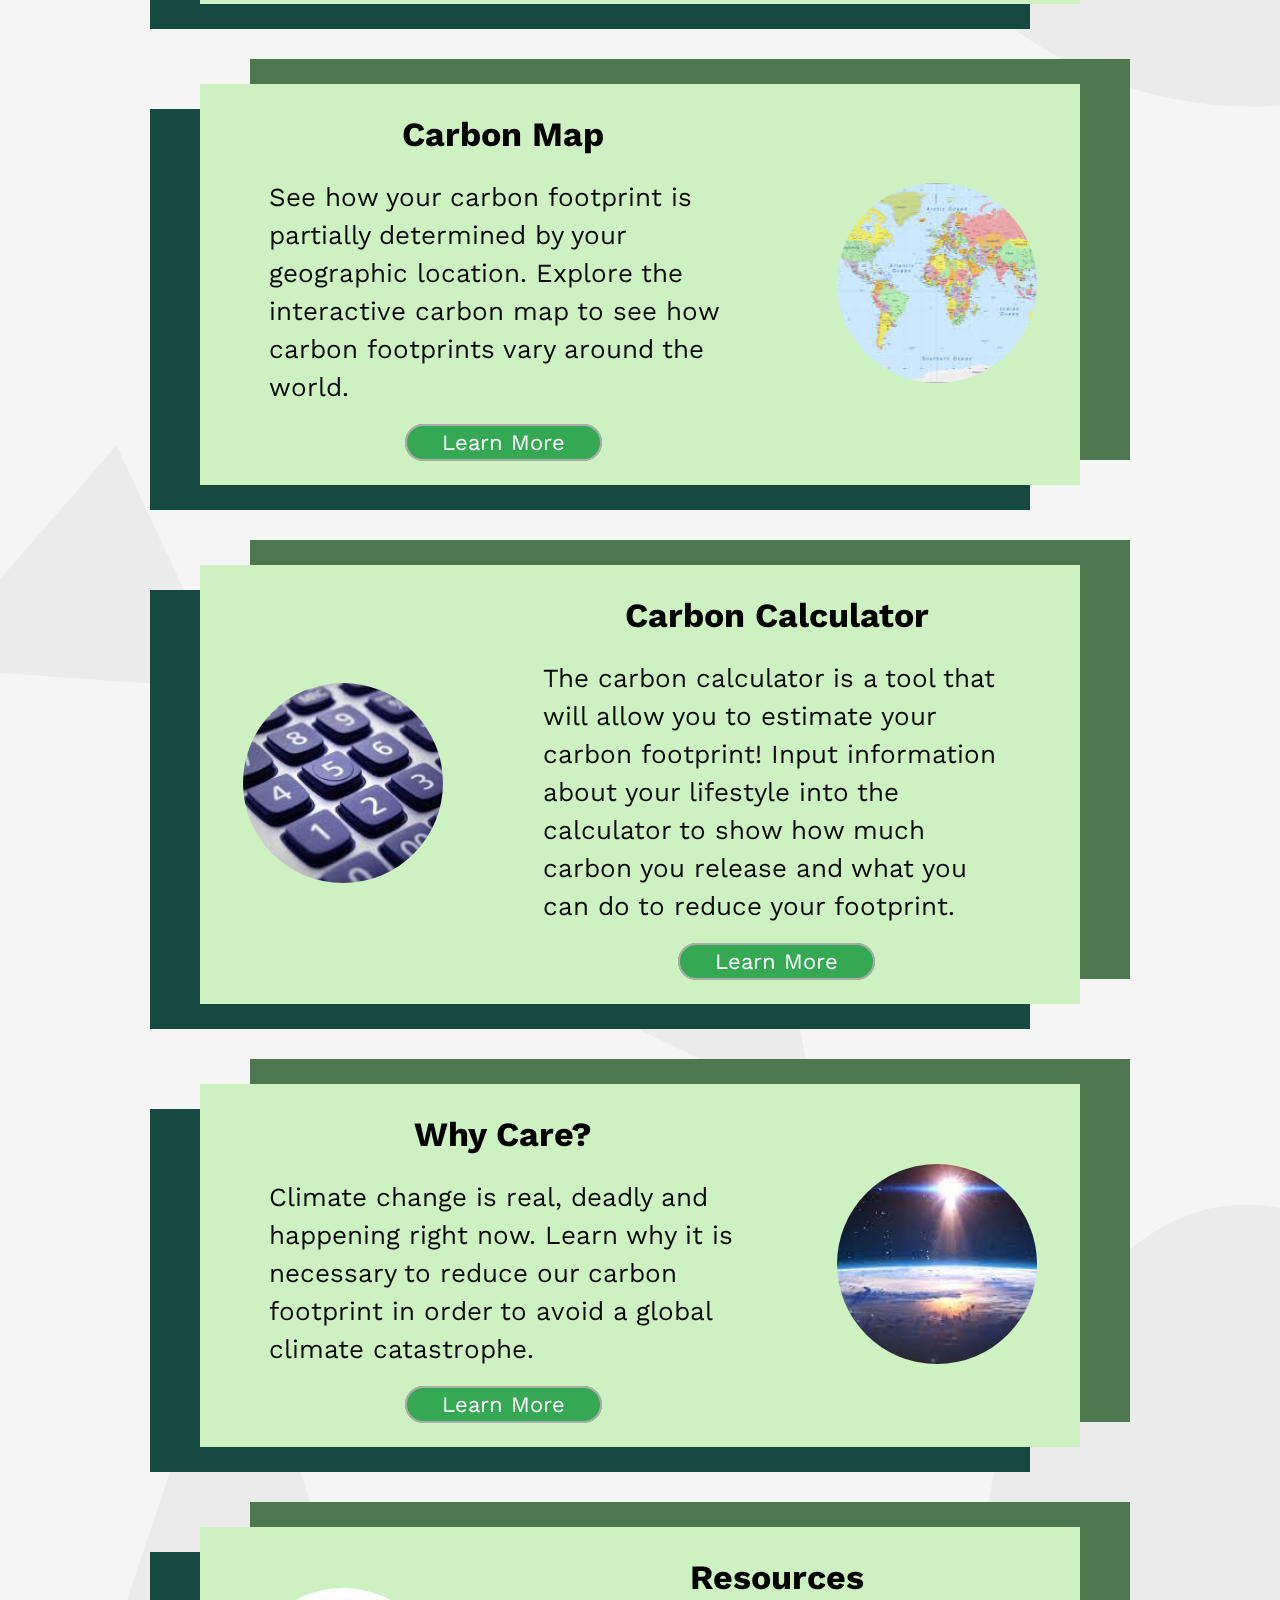
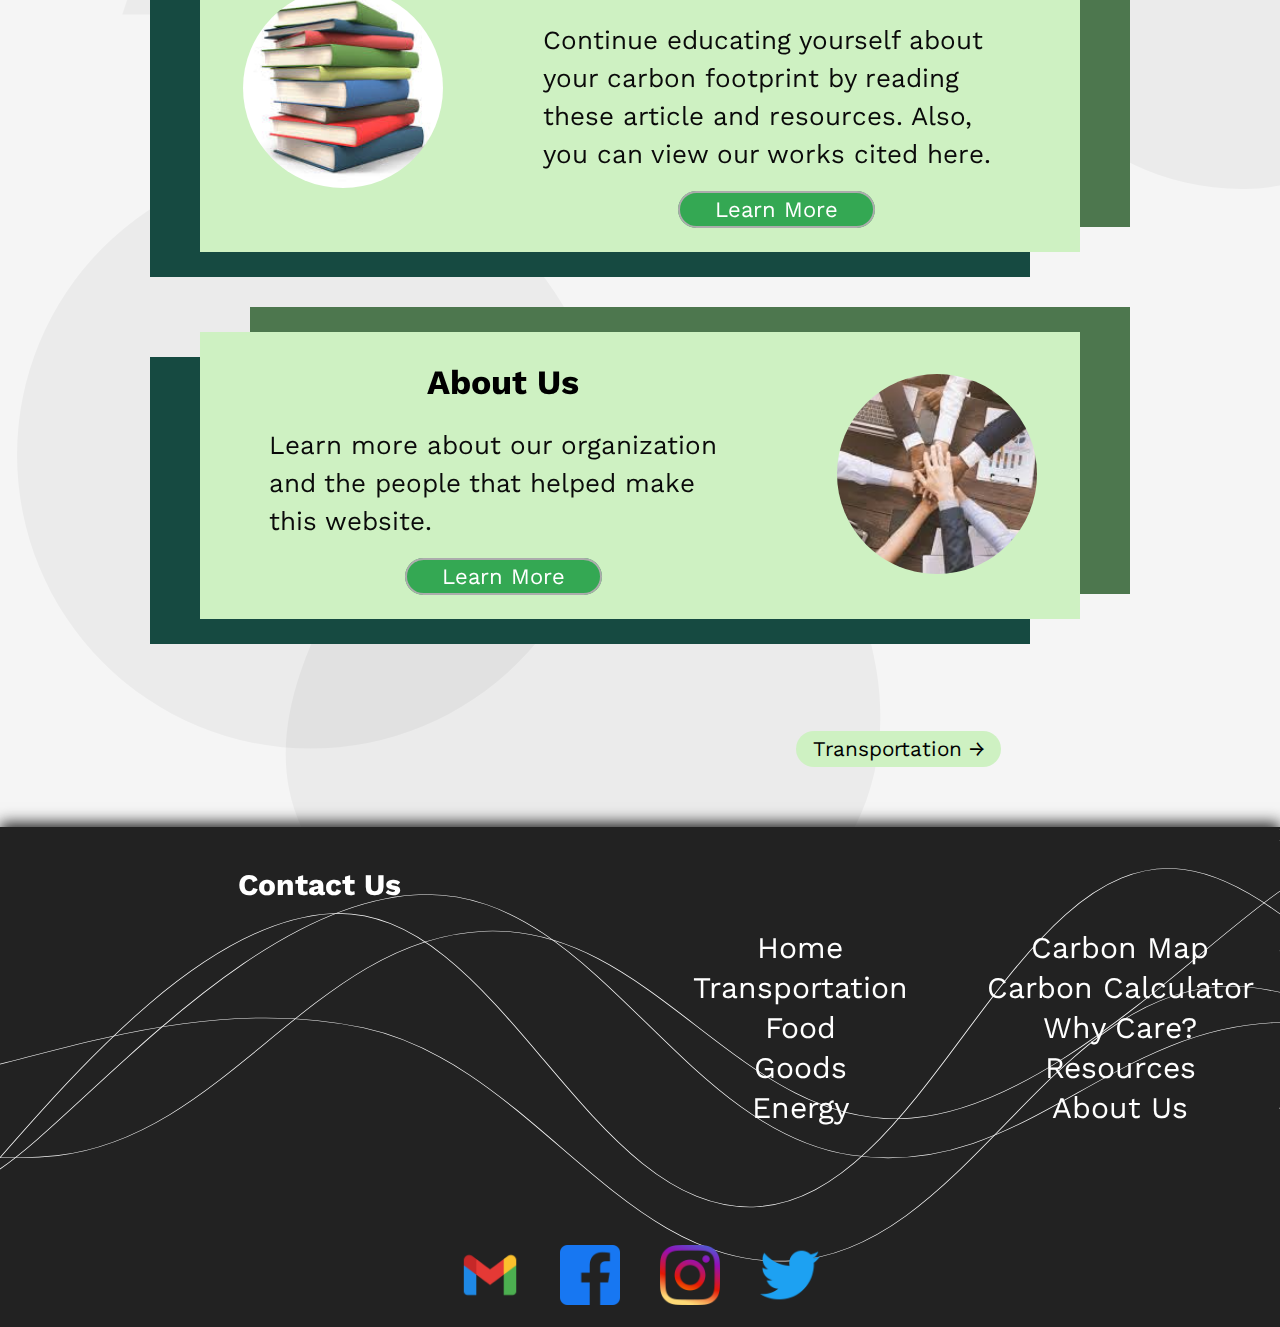
==== commit 54e30eee: "Inital files and config for CM and CC" ====
--- a/index.html
+++ b/index.html
@@ -29,7 +29,7 @@
     <meta name="theme-color" content="#ffffff">
 </head>
 
-<body>
+<body oncontextmenu="switchPage(event, 'index.html', 'html/transportation.html')">
     <nav>
         <div class="nav-left">
             <a href="index.html">
@@ -51,8 +51,8 @@
                         <a href="html/energy.html">Energy</a>
                     </div>
                 </li>
-                <!-- <li class="nav-item"><a href="html/carbonMap.html">Carbon Map</a></li>
-                <li class="nav-item"><a href="html/carbonCalculator.html">Carbon Calculator</a></li> -->
+                <li class="nav-item"><a href="html/carbonMap.html">Carbon Map</a></li>
+                <li class="nav-item"><a href="html/carbonCalculator.html">Carbon Calculator</a></li>
                 <li class="nav-item"><a href="html/whyCare.html">Why Care?</a></li>
                 <li class="nav-item"><a href="html/resources.html">Resources</a></li>
                 <li class="nav-item"><a href="html/aboutUs.html">About Us</a></li>
@@ -71,8 +71,8 @@
                 <li><a href="html/food.html">Food</a></li>
                 <li><a href="html/goods.html">Goods</a></li>
                 <li><a href="html/energy.html">Energy</a></li>
-                <!-- <li><a href="html/carbonMap.html">Carbon Map</a></li>
-                <li><a href="html/carbonCalculator.html">Carbon Calculator</a></li> -->
+                <li><a href="html/carbonMap.html">Carbon Map</a></li>
+                <li><a href="html/carbonCalculator.html">Carbon Calculator</a></li>
                 <li><a href="html/whyCare.html">Why Care?</a></li>
                 <li><a href="html/resources.html">Resources</a></li>
                 <li><a href="html/aboutUs.html">About Us</a></li>
@@ -230,7 +230,7 @@
                         </div>
                     </div>
                 </div>
-                <!-- <div class="carbon-map-preview small">
+                <div class="carbon-map-preview small">
                     <h3>Carbon Map</h3>
                     <p>See how your carbon footprint is partially determined by your geographic location. Explore the interactive carbon map to see how carbon footprints vary around the world.</p>
                     <div class="learn-more-cta">
@@ -277,7 +277,7 @@
                             </div>  
                         </div>
                     </div>
-                </div> -->
+                </div>
                 <div class="why-care-preview small">
                     <h3>Why Care?</h3>
                     <p>Climate change is real, deadly and happening right now. Learn why it is necessary to reduce our
@@ -395,12 +395,11 @@
                         <a href="html/transportation.html">Transportation</a>
                         <a href="html/food.html">Food</a>
                         <a href="html/goods.html">Goods</a>
-                        <!-- <a href="html/energy.html">Energy</a>  -->
+                        <a href="html/energy.html">Energy</a>
                     </div>
                     <div class="links-right">
-                        <a href="html/energy.html">Energy</a>
-                        <!-- <a href="html/carbonMap.html">Carbon Map</a>
-                        <a href="html/carbonCalculator.html">Carbon Calculator</a> -->
+                        <a href="html/carbonMap.html">Carbon Map</a>
+                        <a href="html/carbonCalculator.html">Carbon Calculator</a>
                         <a href="html/whyCare.html">Why Care?</a>
                         <a href="html/resources.html">Resources</a>
                         <a href="html/aboutUs.html">About Us</a>
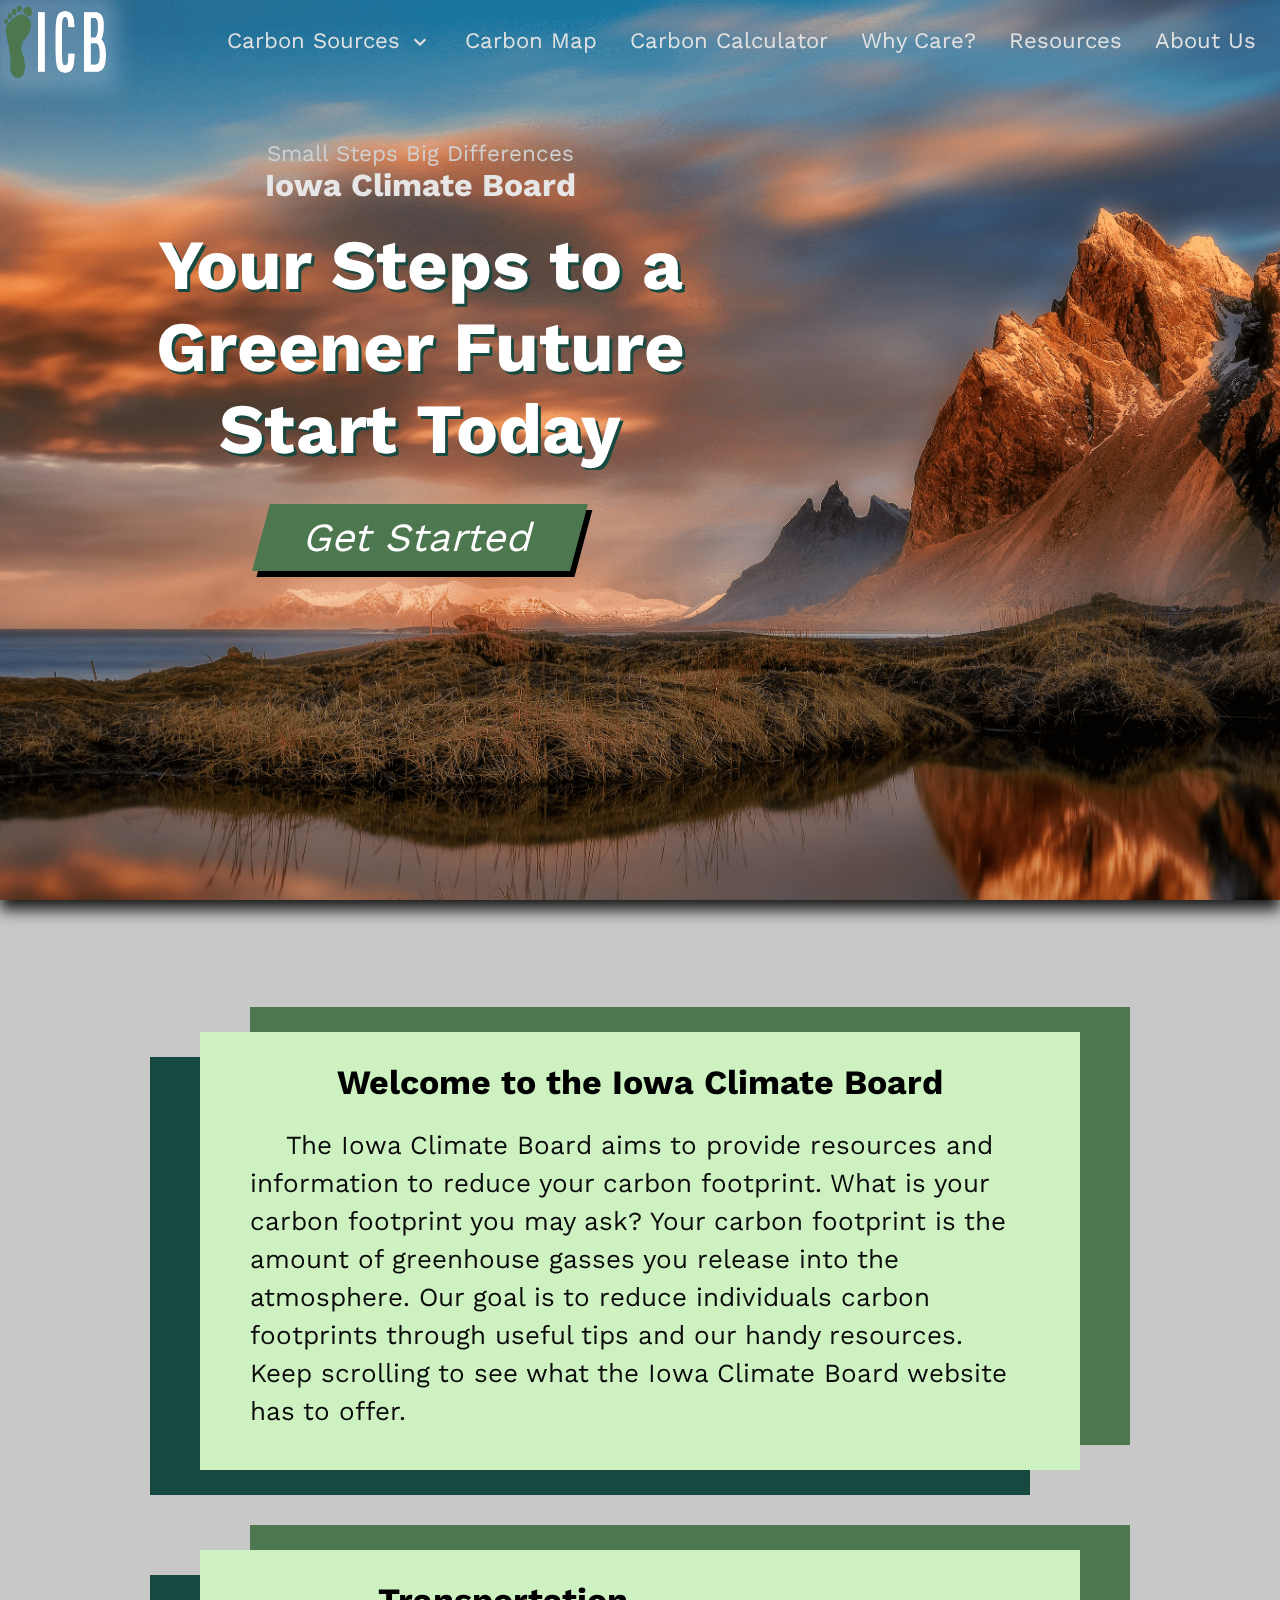
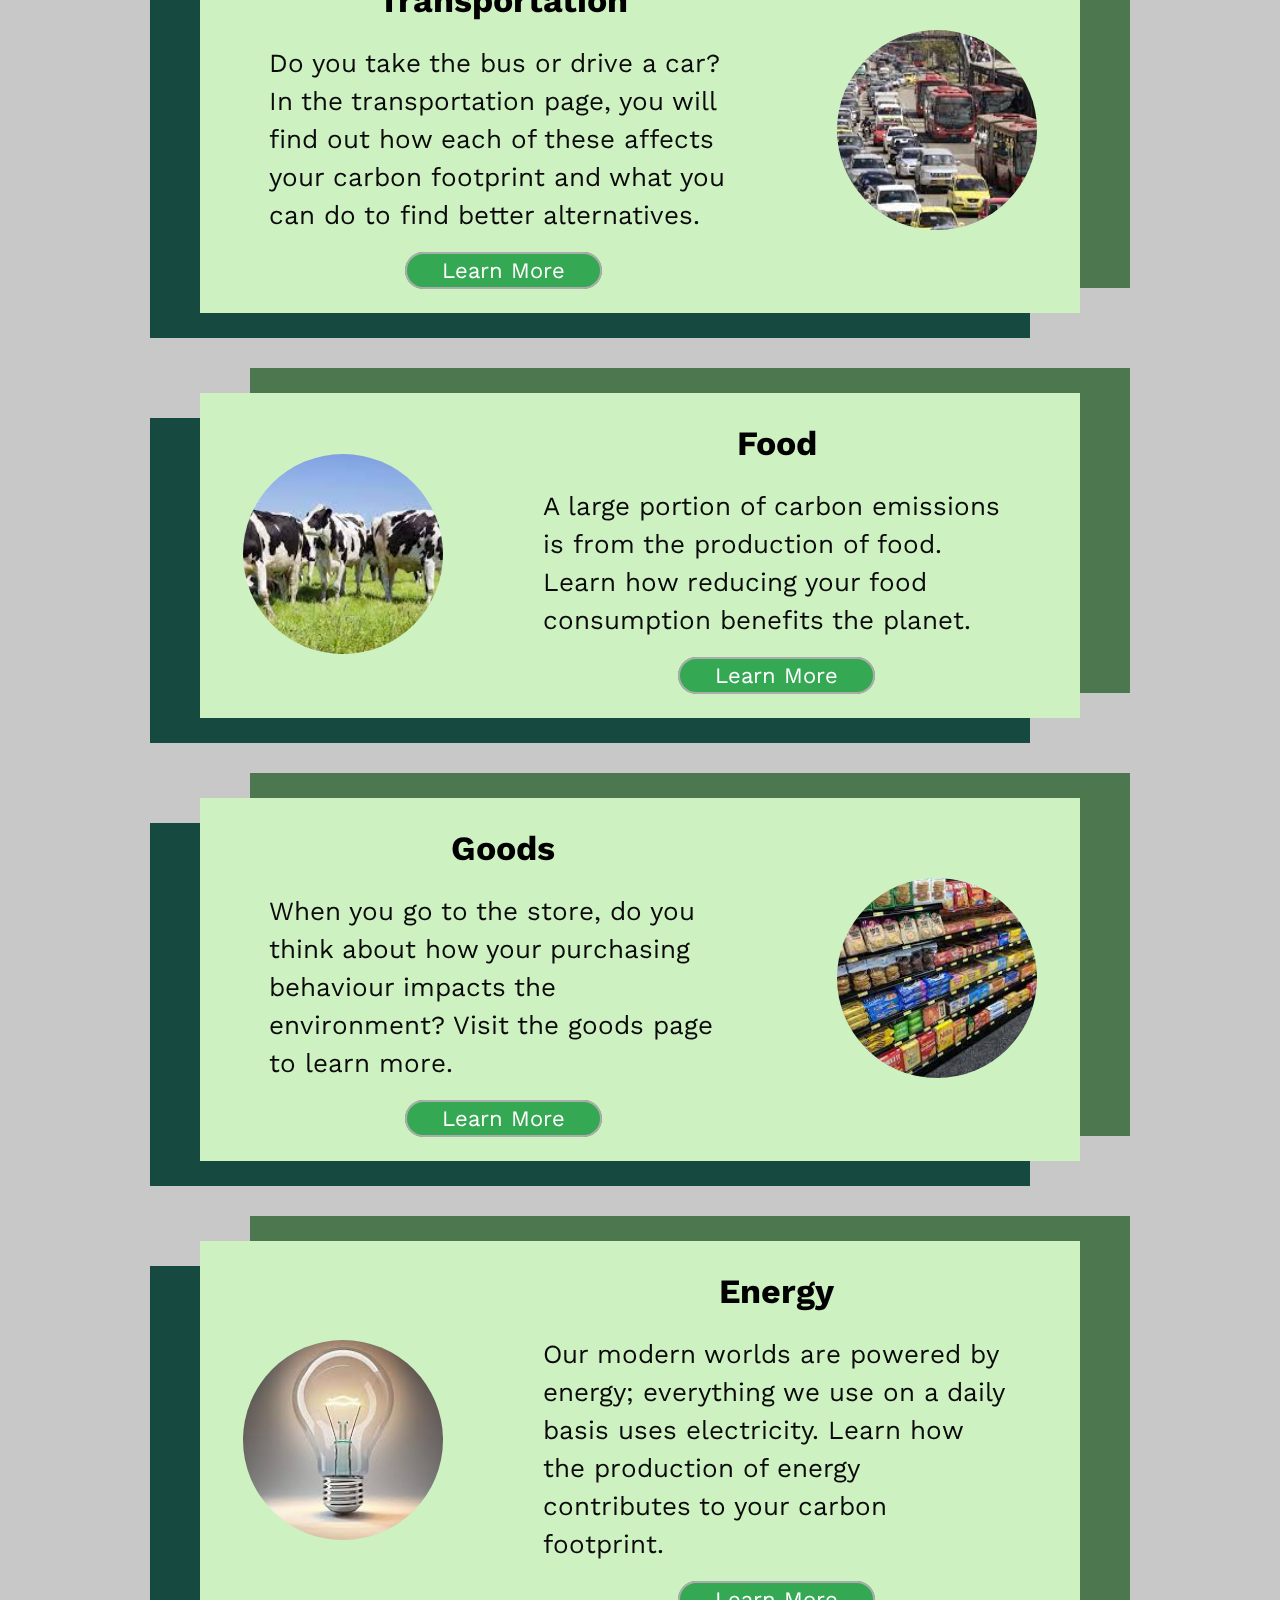
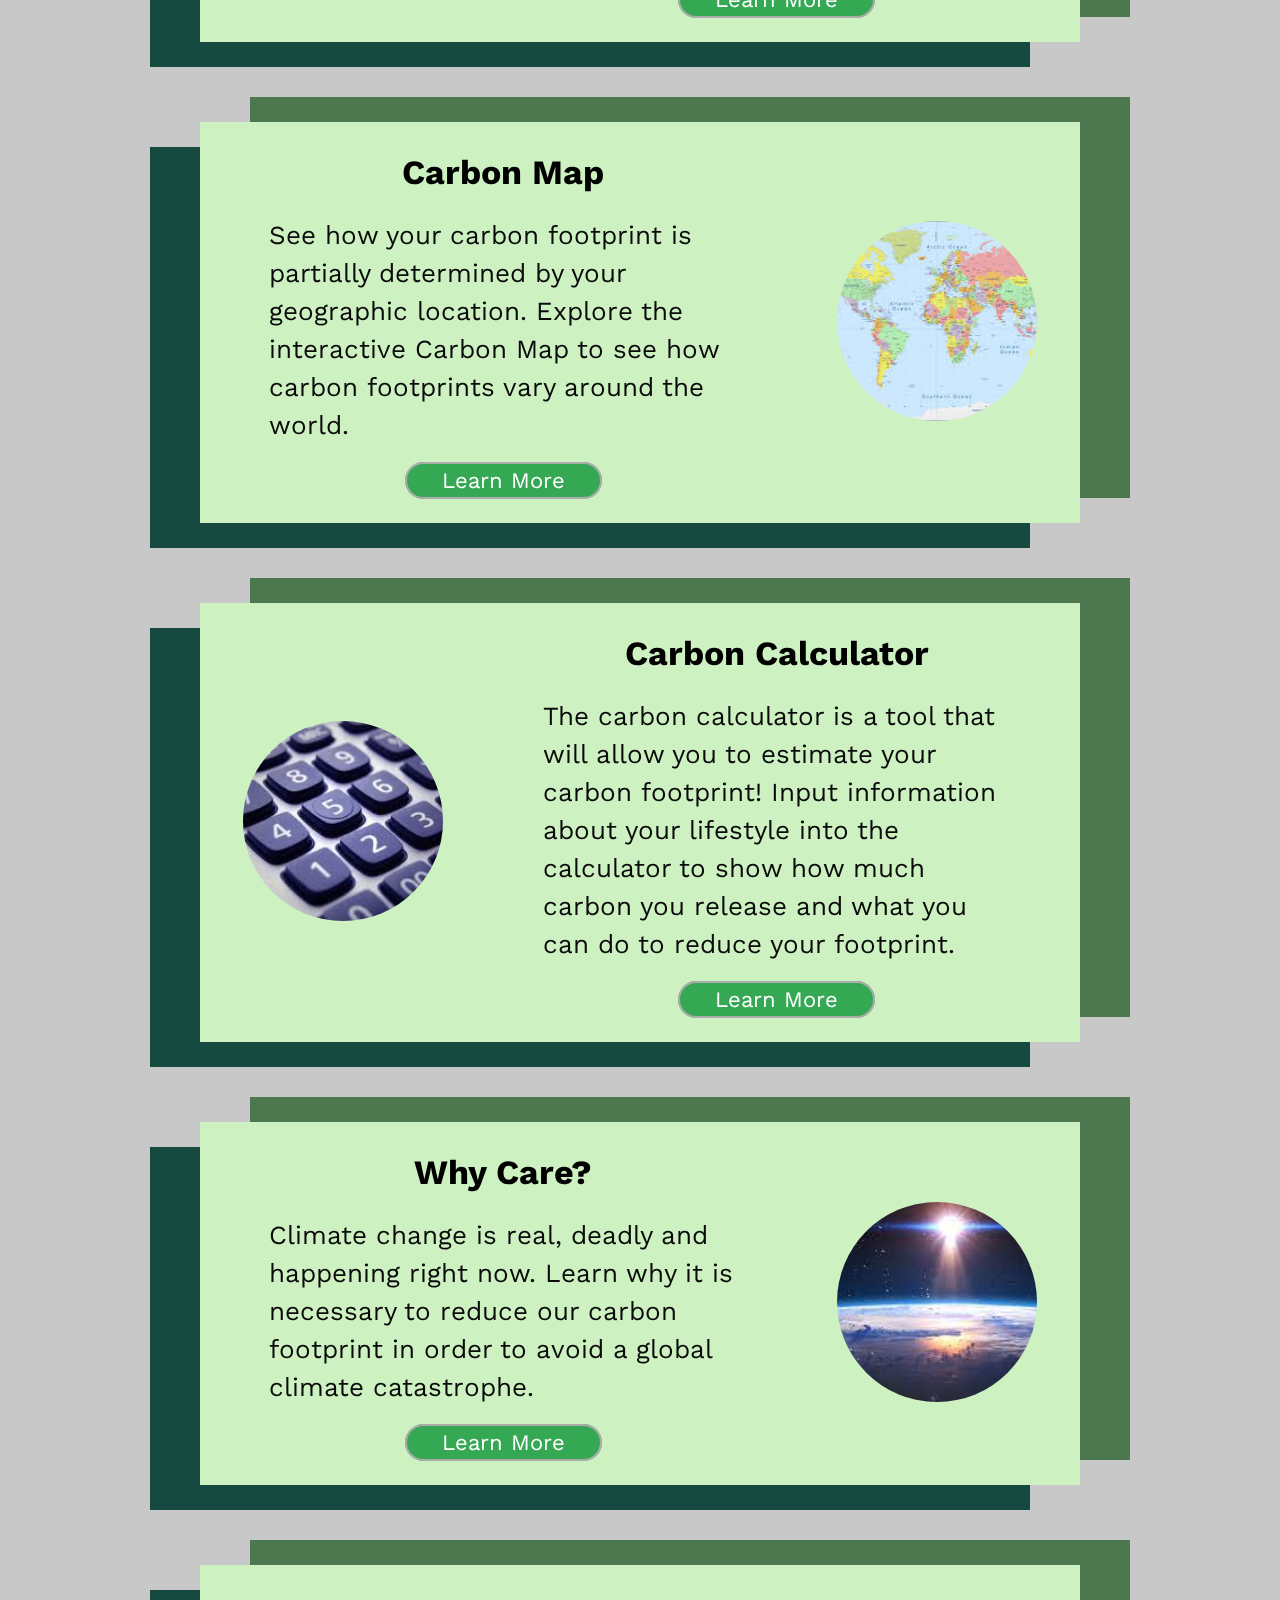
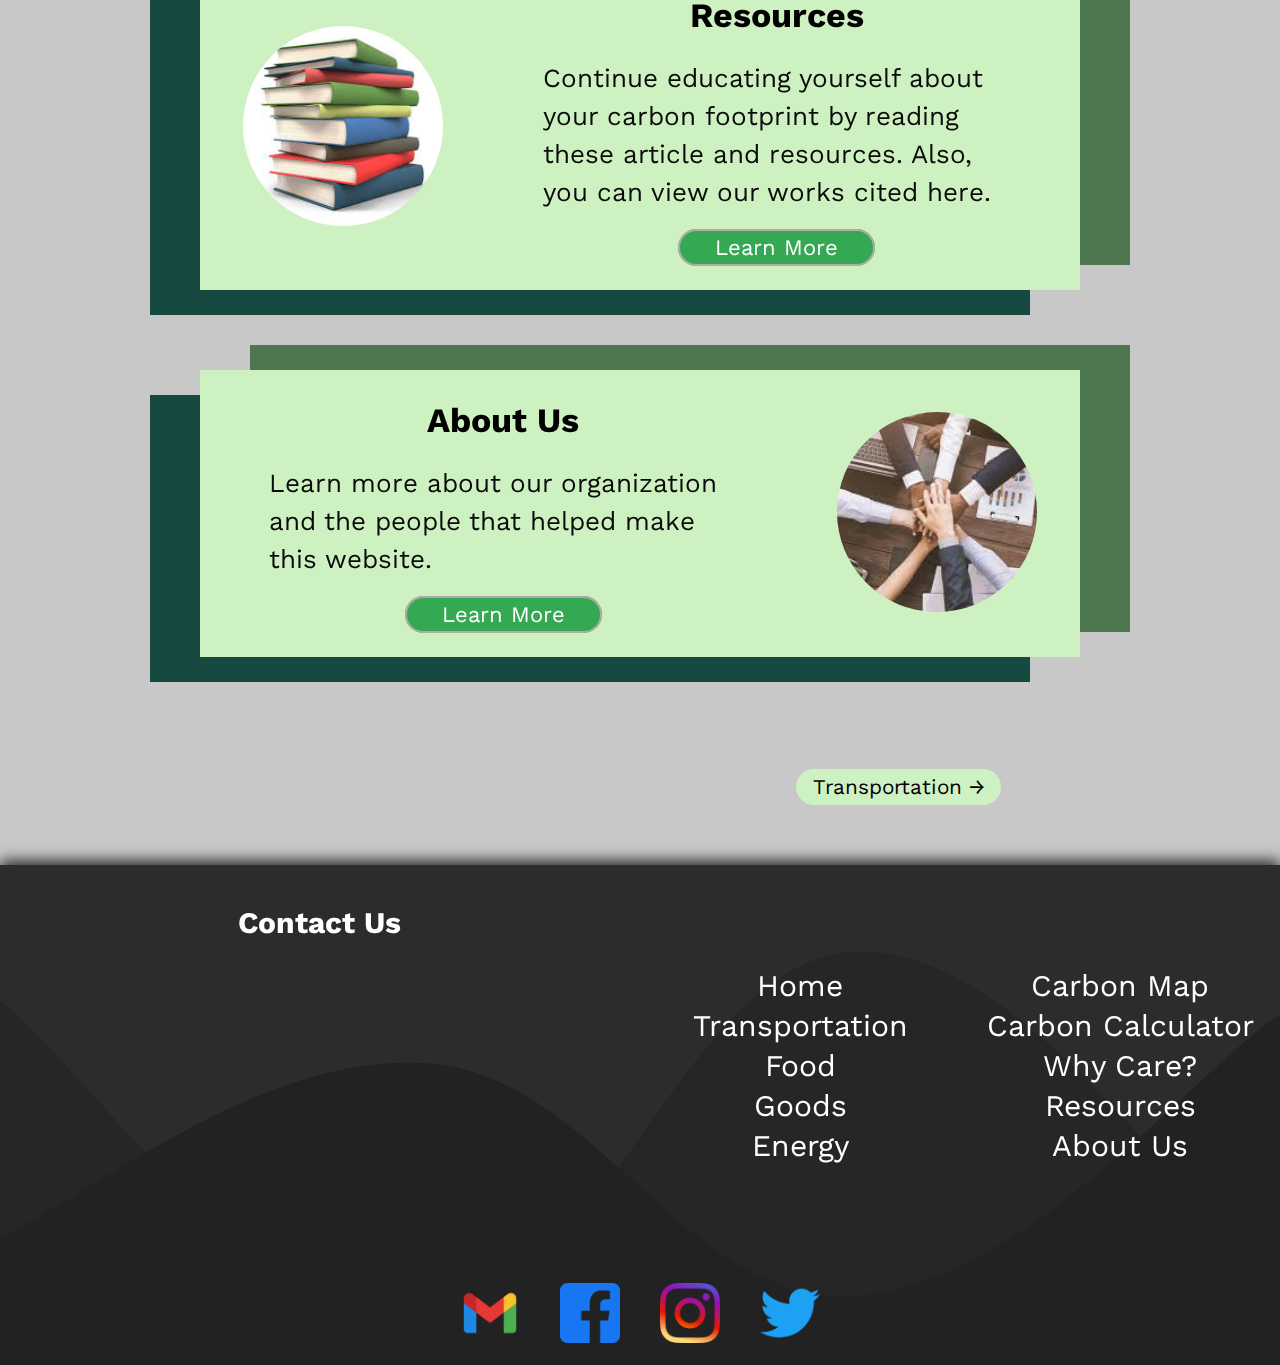
==== commit dae94fa1: "random fixes" ====
--- a/index.html
+++ b/index.html
@@ -179,7 +179,7 @@
                 </div>
                 <div class="goods-preview small">
                     <h3>Goods</h3>
-                    <p>When you go to the store, do you think about how your purchasing behaviour impacts environment?
+                    <p>When you go to the store, do you think about how your purchasing behaviour impacts the environment?
                         Visit the goods page to learn more.</p>
                     <div class="learn-more-cta">
                         <a href="html/goods.html">Learn More</a>
@@ -191,7 +191,7 @@
                         <div class="content">
                             <div class="content2 left">
                                 <h3>Goods</h3>
-                                <p>When you go to the store, do you think about how your purchasing behaviour impacts
+                                <p>When you go to the store, do you think about how your purchasing behaviour impacts the
                                     environment? Visit the goods page to learn more.</p>
                                 <div class="learn-more-cta">
                                     <a href="html/goods.html">Learn More</a>
@@ -232,7 +232,7 @@
                 </div>
                 <div class="carbon-map-preview small">
                     <h3>Carbon Map</h3>
-                    <p>See how your carbon footprint is partially determined by your geographic location. Explore the interactive carbon map to see how carbon footprints vary around the world.</p>
+                    <p>See how your carbon footprint is partially determined by your geographic location. Explore the interactive Carbon Map to see how carbon footprints vary around the world.</p>
                     <div class="learn-more-cta">
                         <a href="html/carbonMap.html">Learn More</a>
                     </div>
@@ -243,7 +243,7 @@
                         <div class="content">
                             <div class="content2 left">
                                 <h3>Carbon Map</h3>
-                                <p>See how your carbon footprint is partially determined by your geographic location. Explore the interactive carbon map to see how carbon footprints vary around the world.</p>
+                                <p>See how your carbon footprint is partially determined by your geographic location. Explore the interactive Carbon Map to see how carbon footprints vary around the world.</p>
                                 <div class="learn-more-cta">
                                     <a href="html/carbonMap.html">Learn More</a>
                                 </div>  
--- a/css/styles.css
+++ b/css/styles.css
@@ -12,8 +12,10 @@
   --light-green: #cef1c2;
   --medium-green: #4d774e;
   --dark-green: #164a41;
-}
-
+  --background-color: #ebebeb83;
+}
+/*  #d6d1cd*/
+/* #b6c7b683; */
 * {
   margin: 0;
   -webkit-box-sizing: border-box;
@@ -278,7 +280,10 @@
 
 footer {
   height: 600px;
-  background-image: url("data:image/svg+xml,%3csvg xmlns='http://www.w3.org/2000/svg' version='1.1' xmlns:xlink='http://www.w3.org/1999/xlink' xmlns:svgjs='http://svgjs.com/svgjs' width='2500' height='1800' preserveAspectRatio='none' viewBox='0 0 2500 1800'%3e%3cg mask='url(%26quot%3b%23SvgjsMask1165%26quot%3b)' fill='none'%3e%3crect width='2500' height='1800' x='0' y='0' fill='rgba(34%2c 34%2c 34%2c 1)'%3e%3c/rect%3e%3cpath d='M -189.8516830900346%2c1561 C -23.05%2c1311.2 310.55%2c350.8 644.1483169099654%2c312 C 977.75%2c273.2 1144.55%2c1398.8 1478.1483169099654%2c1367 C 1811.75%2c1335.2 1978.55%2c73.2 2312.1483169099656%2c153 C 2645.75%2c232.8 3108.58%2c1707.6 3146.1483169099656%2c1766 C 3183.72%2c1824.4 2629.23%2c709.2 2500%2c445' stroke='rgba(245%2c 245%2c 245%2c 1)' stroke-width='2'%3e%3c/path%3e%3cpath d='M -124.1915464709806%2c901 C 42.61%2c865.4 376.21%2c590.8 709.8084535290194%2c723 C 1043.41%2c855.2 1210.21%2c1591.6 1543.8084535290195%2c1562 C 1877.41%2c1532.4 2044.21%2c621.2 2377.8084535290195%2c575 C 2711.41%2c528.8 3187.37%2c1436.6 3211.8084535290195%2c1331 C 3236.25%2c1225.4 2642.36%2c303.8 2500%2c47' stroke='rgba(245%2c 245%2c 245%2c 1)' stroke-width='2'%3e%3c/path%3e%3cpath d='M -6.567324210572224%2c1239 C 160.23%2c1039.8 493.83%2c254.6 827.4326757894278%2c243 C 1161.03%2c231.4 1327.83%2c1088.8 1661.4326757894278%2c1181 C 1995.03%2c1273.2 2161.83%2c722.8 2495.432675789428%2c704 C 2829.03%2c685.2 3328.52%2c1226.4 3329.432675789428%2c1087 C 3330.35%2c947.6 2665.89%2c223 2500%2c7' stroke='rgba(245%2c 245%2c 245%2c 1)' stroke-width='2'%3e%3c/path%3e%3cpath d='M -722.3591446255048%2c726 C -555.56%2c817.4 -221.96%2c1253.2 111.64085537449522%2c1183 C 445.24%2c1112.8 612.04%2c402 945.6408553744952%2c375 C 1279.24%2c348 1446.04%2c1096.4 1779.6408553744952%2c1048 C 2113.24%2c999.6 2469.57%2c139.6 2613.640855374495%2c133 C 2757.71%2c126.4 2522.73%2c838.6 2500%2c1015' stroke='rgba(245%2c 245%2c 245%2c 1)' stroke-width='2'%3e%3c/path%3e%3c/g%3e%3cdefs%3e%3cmask id='SvgjsMask1165'%3e%3crect width='2500' height='1800' fill='white'%3e%3c/rect%3e%3c/mask%3e%3c/defs%3e%3c/svg%3e");
+  /* background-image: url("data:image/svg+xml,%3csvg xmlns='http://www.w3.org/2000/svg' version='1.1' xmlns:xlink='http://www.w3.org/1999/xlink' xmlns:svgjs='http://svgjs.com/svgjs' width='2500' height='1800' preserveAspectRatio='none' viewBox='0 0 2500 1800'%3e%3cg mask='url(%26quot%3b%23SvgjsMask1165%26quot%3b)' fill='none'%3e%3crect width='2500' height='1800' x='0' y='0' fill='rgba(34%2c 34%2c 34%2c 1)'%3e%3c/rect%3e%3cpath d='M -189.8516830900346%2c1561 C -23.05%2c1311.2 310.55%2c350.8 644.1483169099654%2c312 C 977.75%2c273.2 1144.55%2c1398.8 1478.1483169099654%2c1367 C 1811.75%2c1335.2 1978.55%2c73.2 2312.1483169099656%2c153 C 2645.75%2c232.8 3108.58%2c1707.6 3146.1483169099656%2c1766 C 3183.72%2c1824.4 2629.23%2c709.2 2500%2c445' stroke='rgba(245%2c 245%2c 245%2c 1)' stroke-width='2'%3e%3c/path%3e%3cpath d='M -124.1915464709806%2c901 C 42.61%2c865.4 376.21%2c590.8 709.8084535290194%2c723 C 1043.41%2c855.2 1210.21%2c1591.6 1543.8084535290195%2c1562 C 1877.41%2c1532.4 2044.21%2c621.2 2377.8084535290195%2c575 C 2711.41%2c528.8 3187.37%2c1436.6 3211.8084535290195%2c1331 C 3236.25%2c1225.4 2642.36%2c303.8 2500%2c47' stroke='rgba(245%2c 245%2c 245%2c 1)' stroke-width='2'%3e%3c/path%3e%3cpath d='M -6.567324210572224%2c1239 C 160.23%2c1039.8 493.83%2c254.6 827.4326757894278%2c243 C 1161.03%2c231.4 1327.83%2c1088.8 1661.4326757894278%2c1181 C 1995.03%2c1273.2 2161.83%2c722.8 2495.432675789428%2c704 C 2829.03%2c685.2 3328.52%2c1226.4 3329.432675789428%2c1087 C 3330.35%2c947.6 2665.89%2c223 2500%2c7' stroke='rgba(245%2c 245%2c 245%2c 1)' stroke-width='2'%3e%3c/path%3e%3cpath d='M -722.3591446255048%2c726 C -555.56%2c817.4 -221.96%2c1253.2 111.64085537449522%2c1183 C 445.24%2c1112.8 612.04%2c402 945.6408553744952%2c375 C 1279.24%2c348 1446.04%2c1096.4 1779.6408553744952%2c1048 C 2113.24%2c999.6 2469.57%2c139.6 2613.640855374495%2c133 C 2757.71%2c126.4 2522.73%2c838.6 2500%2c1015' stroke='rgba(245%2c 245%2c 245%2c 1)' stroke-width='2'%3e%3c/path%3e%3c/g%3e%3cdefs%3e%3cmask id='SvgjsMask1165'%3e%3crect width='2500' height='1800' fill='white'%3e%3c/rect%3e%3c/mask%3e%3c/defs%3e%3c/svg%3e"); */
+  /* background-image: url("data:image/svg+xml,%3csvg xmlns='http://www.w3.org/2000/svg' version='1.1' xmlns:xlink='http://www.w3.org/1999/xlink' xmlns:svgjs='http://svgjs.com/svgjs' width='1600' height='600' preserveAspectRatio='none' viewBox='0 0 1600 600'%3e%3cg mask='url(%26quot%3b%23SvgjsMask1111%26quot%3b)' fill='none'%3e%3crect width='1600' height='600' x='0' y='0' fill='rgba(69%2c 69%2c 69%2c 1)'%3e%3c/rect%3e%3cpath d='M 0%2c163 C 106.8%2c240.2 320.4%2c560.8 534%2c549 C 747.6%2c537.2 854.8%2c112 1068%2c104 C 1281.2%2c96 1493.6%2c428 1600%2c509L1600 600L0 600z' fill='rgba(56%2c 56%2c 56%2c 1)'%3e%3c/path%3e%3cpath d='M 0%2c446 C 106.8%2c404.4 320.4%2c223.8 534%2c238 C 747.6%2c252.2 854.8%2c528.8 1068%2c517 C 1281.2%2c505.2 1493.6%2c246.6 1600%2c179L1600 600L0 600z' fill='rgba(52%2c 52%2c 52%2c 1)'%3e%3c/path%3e%3c/g%3e%3cdefs%3e%3cmask id='SvgjsMask1111'%3e%3crect width='1600' height='600' fill='white'%3e%3c/rect%3e%3c/mask%3e%3c/defs%3e%3c/svg%3e"); */
+  /* background-image: url("data:image/svg+xml,%3csvg xmlns='http://www.w3.org/2000/svg' version='1.1' xmlns:xlink='http://www.w3.org/1999/xlink' xmlns:svgjs='http://svgjs.com/svgjs' width='1600' height='600' preserveAspectRatio='none' viewBox='0 0 1600 600'%3e%3cg mask='url(%26quot%3b%23SvgjsMask1114%26quot%3b)' fill='none'%3e%3crect width='1600' height='600' x='0' y='0' fill='rgba(64%2c 64%2c 64%2c 1)'%3e%3c/rect%3e%3cpath d='M 0%2c163 C 106.8%2c240.2 320.4%2c560.8 534%2c549 C 747.6%2c537.2 854.8%2c112 1068%2c104 C 1281.2%2c96 1493.6%2c428 1600%2c509L1600 600L0 600z' fill='rgba(52%2c 52%2c 52%2c 1)'%3e%3c/path%3e%3cpath d='M 0%2c446 C 106.8%2c404.4 320.4%2c223.8 534%2c238 C 747.6%2c252.2 854.8%2c528.8 1068%2c517 C 1281.2%2c505.2 1493.6%2c246.6 1600%2c179L1600 600L0 600z' fill='rgba(48%2c 48%2c 48%2c 1)'%3e%3c/path%3e%3c/g%3e%3cdefs%3e%3cmask id='SvgjsMask1114'%3e%3crect width='1600' height='600' fill='white'%3e%3c/rect%3e%3c/mask%3e%3c/defs%3e%3c/svg%3e"); */
+  background-image: url("data:image/svg+xml,%3csvg xmlns='http://www.w3.org/2000/svg' version='1.1' xmlns:xlink='http://www.w3.org/1999/xlink' xmlns:svgjs='http://svgjs.com/svgjs' width='1600' height='600' preserveAspectRatio='none' viewBox='0 0 1600 600'%3e%3cg mask='url(%26quot%3b%23SvgjsMask1118%26quot%3b)' fill='none'%3e%3crect width='1600' height='600' x='0' y='0' fill='rgba(44%2c 44%2c 44%2c 1)'%3e%3c/rect%3e%3cpath d='M 0%2c163 C 106.8%2c240.2 320.4%2c560.8 534%2c549 C 747.6%2c537.2 854.8%2c112 1068%2c104 C 1281.2%2c96 1493.6%2c428 1600%2c509L1600 600L0 600z' fill='rgba(38%2c 38%2c 38%2c 1)'%3e%3c/path%3e%3cpath d='M 0%2c446 C 106.8%2c404.4 320.4%2c223.8 534%2c238 C 747.6%2c252.2 854.8%2c528.8 1068%2c517 C 1281.2%2c505.2 1493.6%2c246.6 1600%2c179L1600 600L0 600z' fill='rgba(34%2c 34%2c 34%2c 1)'%3e%3c/path%3e%3c/g%3e%3cdefs%3e%3cmask id='SvgjsMask1118'%3e%3crect width='1600' height='600' fill='white'%3e%3c/rect%3e%3c/mask%3e%3c/defs%3e%3c/svg%3e");
   background-repeat: no-repeat;
   background-size: 100% 600px;
   -webkit-box-shadow: 0 -4px 14px rgb(34, 34, 34);
--- a/css/indexStyle.css
+++ b/css/indexStyle.css
@@ -6,7 +6,7 @@
   --secondary-heading-font-size: 1.3em;
   --slogan-font-size: 0.8em;
   --green: #15e215;
-  --background-color: rgb(245, 245, 245);
+  /* --background-color: rgb(245, 245, 245); */
 }
 
 header {
@@ -204,8 +204,10 @@
 }
 
 .main-content {
-  /* background-color: var(--background-color); */
-  background-image: url("data:image/svg+xml,%3csvg xmlns='http://www.w3.org/2000/svg' version='1.1' xmlns:xlink='http://www.w3.org/1999/xlink' xmlns:svgjs='http://svgjs.com/svgjs' width='2500' height='10000' preserveAspectRatio='none' viewBox='0 0 2500 10000'%3e%3cg mask='url(%26quot%3b%23SvgjsMask1059%26quot%3b)' fill='none'%3e%3crect width='2500' height='10000' x='0' y='0' fill='rgba(245%2c 245%2c 245%2c 1)'%3e%3c/rect%3e%3cpath d='M1656.56 3912.66 a788.26 788.26 0 1 0 1576.52 0 a788.26 788.26 0 1 0 -1576.52 0z' fill='rgba(0%2c 0%2c 0%2c 0.039)' class='triangle-float2'%3e%3c/path%3e%3cpath d='M-150.28759640768038 5796.554995738845L449.97952166786865 5839.104664736119 227.66351105824089 5362.346441443697z' fill='rgba(0%2c 0%2c 0%2c 0.039)' class='triangle-float2'%3e%3c/path%3e%3cpath d='M-76.97 1081.39 a445.51 445.51 0 1 0 891.02 0 a445.51 445.51 0 1 0 -891.02 0z' fill='rgba(0%2c 0%2c 0%2c 0.039)' class='triangle-float3'%3e%3c/path%3e%3cpath d='M1595.6026172697807 6673.561763435975L1450.4954725872858 5923.233164859264 938.7332558514245 6352.652652172793z' fill='rgba(0%2c 0%2c 0%2c 0.039)' class='triangle-float3'%3e%3c/path%3e%3cpath d='M-301.96 3030.35 a461.36 461.36 0 1 0 922.72 0 a461.36 461.36 0 1 0 -922.72 0z' fill='rgba(0%2c 0%2c 0%2c 0.039)' class='triangle-float2'%3e%3c/path%3e%3cpath d='M2434.517%2c7987.091C2611.16%2c7983.471%2c2759.545%2c7868.501%2c2847.74%2c7715.408C2935.772%2c7562.598%2c2950.641%2c7381.832%2c2874.965%2c7222.541C2786.09%2c7035.467%2c2641.629%2c6845.549%2c2434.517%2c6845.614C2227.471%2c6845.679%2c2087.135%2c7037.626%2c1994.547%2c7222.817C1913.041%2c7385.843%2c1899.942%2c7575.009%2c1990.876%2c7732.97C2082.006%2c7891.271%2c2251.897%2c7990.834%2c2434.517%2c7987.091' fill='rgba(0%2c 0%2c 0%2c 0.039)' class='triangle-float3'%3e%3c/path%3e%3cpath d='M602.93 276.98 a724.61 724.61 0 1 0 1449.22 0 a724.61 724.61 0 1 0 -1449.22 0z' fill='rgba(0%2c 0%2c 0%2c 0.039)' class='triangle-float1'%3e%3c/path%3e%3cpath d='M238.79857072463886 7646.33592573216L679.8482935155082 7646.33592573216 459.32343212007333 6984.761341545856z' fill='rgba(0%2c 0%2c 0%2c 0.039)' class='triangle-float1'%3e%3c/path%3e%3cpath d='M1304.22 3321.26 a767.9 767.9 0 1 0 1535.8 0 a767.9 767.9 0 1 0 -1535.8 0z' fill='rgba(0%2c 0%2c 0%2c 0.039)' class='triangle-float1'%3e%3c/path%3e%3cpath d='M467.33146636519564 9587.04494133531L484.65721319866174 10083.189415974122 963.4759410040067 9569.719194501844z' fill='rgba(0%2c 0%2c 0%2c 0.039)' class='triangle-float1'%3e%3c/path%3e%3cpath d='M33.34 8506.78 a573.33 573.33 0 1 0 1146.66 0 a573.33 573.33 0 1 0 -1146.66 0z' fill='rgba(0%2c 0%2c 0%2c 0.039)' class='triangle-float1'%3e%3c/path%3e%3cpath d='M579.8590962530636 225.39225142735665L116.33748047285212 526.4067083262051 417.3519373717006 989.9283241064167 880.8735531519121 688.9138672075682z' fill='rgba(0%2c 0%2c 0%2c 0.039)' class='triangle-float2'%3e%3c/path%3e%3cpath d='M1127.231%2c9546.179C1347.371%2c9546.487%2c1559.36%2c9437.552%2c1664.226%2c9243.994C1764.841%2c9058.282%2c1717.291%2c8837.167%2c1609.892%2c8655.295C1504.624%2c8477.031%2c1334.106%2c8326.749%2c1127.231%2c8334.635C930.076%2c8342.15%2c804.442%2c8519.786%2c704.357%2c8689.814C602.174%2c8863.406%2c503.643%2c9061.882%2c592.83%2c9242.496C690.059%2c9439.395%2c907.634%2c9545.872%2c1127.231%2c9546.179' fill='rgba(0%2c 0%2c 0%2c 0.039)' class='triangle-float2'%3e%3c/path%3e%3c/g%3e%3cdefs%3e%3cmask id='SvgjsMask1059'%3e%3crect width='2500' height='10000' fill='white'%3e%3c/rect%3e%3c/mask%3e%3cstyle%3e %40keyframes float1 %7b 0%25%7btransform: translate(0%2c 0)%7d 50%25%7btransform: translate(-10px%2c 0)%7d 100%25%7btransform: translate(0%2c 0)%7d %7d .triangle-float1 %7b animation: float1 5s infinite%3b %7d %40keyframes float2 %7b 0%25%7btransform: translate(0%2c 0)%7d 50%25%7btransform: translate(-5px%2c -5px)%7d 100%25%7btransform: translate(0%2c 0)%7d %7d .triangle-float2 %7b animation: float2 4s infinite%3b %7d %40keyframes float3 %7b 0%25%7btransform: translate(0%2c 0)%7d 50%25%7btransform: translate(0%2c -10px)%7d 100%25%7btransform: translate(0%2c 0)%7d %7d .triangle-float3 %7b animation: float3 6s infinite%3b %7d %3c/style%3e%3c/defs%3e%3c/svg%3e");
+  --main-content-color: rgba(0, 0, 0, 0.185);
+  background-color: var(--main-content-color);
+  box-shadow: 0 -60px 60px var(--main-content-color);
+  /* background-image: url("data:image/svg+xml,%3csvg xmlns='http://www.w3.org/2000/svg' version='1.1' xmlns:xlink='http://www.w3.org/1999/xlink' xmlns:svgjs='http://svgjs.com/svgjs' width='2500' height='10000' preserveAspectRatio='none' viewBox='0 0 2500 10000'%3e%3cg mask='url(%26quot%3b%23SvgjsMask1059%26quot%3b)' fill='none'%3e%3crect width='2500' height='10000' x='0' y='0' fill='rgba(245%2c 245%2c 245%2c 1)'%3e%3c/rect%3e%3cpath d='M1656.56 3912.66 a788.26 788.26 0 1 0 1576.52 0 a788.26 788.26 0 1 0 -1576.52 0z' fill='rgba(0%2c 0%2c 0%2c 0.039)' class='triangle-float2'%3e%3c/path%3e%3cpath d='M-150.28759640768038 5796.554995738845L449.97952166786865 5839.104664736119 227.66351105824089 5362.346441443697z' fill='rgba(0%2c 0%2c 0%2c 0.039)' class='triangle-float2'%3e%3c/path%3e%3cpath d='M-76.97 1081.39 a445.51 445.51 0 1 0 891.02 0 a445.51 445.51 0 1 0 -891.02 0z' fill='rgba(0%2c 0%2c 0%2c 0.039)' class='triangle-float3'%3e%3c/path%3e%3cpath d='M1595.6026172697807 6673.561763435975L1450.4954725872858 5923.233164859264 938.7332558514245 6352.652652172793z' fill='rgba(0%2c 0%2c 0%2c 0.039)' class='triangle-float3'%3e%3c/path%3e%3cpath d='M-301.96 3030.35 a461.36 461.36 0 1 0 922.72 0 a461.36 461.36 0 1 0 -922.72 0z' fill='rgba(0%2c 0%2c 0%2c 0.039)' class='triangle-float2'%3e%3c/path%3e%3cpath d='M2434.517%2c7987.091C2611.16%2c7983.471%2c2759.545%2c7868.501%2c2847.74%2c7715.408C2935.772%2c7562.598%2c2950.641%2c7381.832%2c2874.965%2c7222.541C2786.09%2c7035.467%2c2641.629%2c6845.549%2c2434.517%2c6845.614C2227.471%2c6845.679%2c2087.135%2c7037.626%2c1994.547%2c7222.817C1913.041%2c7385.843%2c1899.942%2c7575.009%2c1990.876%2c7732.97C2082.006%2c7891.271%2c2251.897%2c7990.834%2c2434.517%2c7987.091' fill='rgba(0%2c 0%2c 0%2c 0.039)' class='triangle-float3'%3e%3c/path%3e%3cpath d='M602.93 276.98 a724.61 724.61 0 1 0 1449.22 0 a724.61 724.61 0 1 0 -1449.22 0z' fill='rgba(0%2c 0%2c 0%2c 0.039)' class='triangle-float1'%3e%3c/path%3e%3cpath d='M238.79857072463886 7646.33592573216L679.8482935155082 7646.33592573216 459.32343212007333 6984.761341545856z' fill='rgba(0%2c 0%2c 0%2c 0.039)' class='triangle-float1'%3e%3c/path%3e%3cpath d='M1304.22 3321.26 a767.9 767.9 0 1 0 1535.8 0 a767.9 767.9 0 1 0 -1535.8 0z' fill='rgba(0%2c 0%2c 0%2c 0.039)' class='triangle-float1'%3e%3c/path%3e%3cpath d='M467.33146636519564 9587.04494133531L484.65721319866174 10083.189415974122 963.4759410040067 9569.719194501844z' fill='rgba(0%2c 0%2c 0%2c 0.039)' class='triangle-float1'%3e%3c/path%3e%3cpath d='M33.34 8506.78 a573.33 573.33 0 1 0 1146.66 0 a573.33 573.33 0 1 0 -1146.66 0z' fill='rgba(0%2c 0%2c 0%2c 0.039)' class='triangle-float1'%3e%3c/path%3e%3cpath d='M579.8590962530636 225.39225142735665L116.33748047285212 526.4067083262051 417.3519373717006 989.9283241064167 880.8735531519121 688.9138672075682z' fill='rgba(0%2c 0%2c 0%2c 0.039)' class='triangle-float2'%3e%3c/path%3e%3cpath d='M1127.231%2c9546.179C1347.371%2c9546.487%2c1559.36%2c9437.552%2c1664.226%2c9243.994C1764.841%2c9058.282%2c1717.291%2c8837.167%2c1609.892%2c8655.295C1504.624%2c8477.031%2c1334.106%2c8326.749%2c1127.231%2c8334.635C930.076%2c8342.15%2c804.442%2c8519.786%2c704.357%2c8689.814C602.174%2c8863.406%2c503.643%2c9061.882%2c592.83%2c9242.496C690.059%2c9439.395%2c907.634%2c9545.872%2c1127.231%2c9546.179' fill='rgba(0%2c 0%2c 0%2c 0.039)' class='triangle-float2'%3e%3c/path%3e%3c/g%3e%3cdefs%3e%3cmask id='SvgjsMask1059'%3e%3crect width='2500' height='10000' fill='white'%3e%3c/rect%3e%3c/mask%3e%3cstyle%3e %40keyframes float1 %7b 0%25%7btransform: translate(0%2c 0)%7d 50%25%7btransform: translate(-10px%2c 0)%7d 100%25%7btransform: translate(0%2c 0)%7d %7d .triangle-float1 %7b animation: float1 5s infinite%3b %7d %40keyframes float2 %7b 0%25%7btransform: translate(0%2c 0)%7d 50%25%7btransform: translate(-5px%2c -5px)%7d 100%25%7btransform: translate(0%2c 0)%7d %7d .triangle-float2 %7b animation: float2 4s infinite%3b %7d %40keyframes float3 %7b 0%25%7btransform: translate(0%2c 0)%7d 50%25%7btransform: translate(0%2c -10px)%7d 100%25%7btransform: translate(0%2c 0)%7d %7d .triangle-float3 %7b animation: float3 6s infinite%3b %7d %3c/style%3e%3c/defs%3e%3c/svg%3e"); */
   background-size: cover;
   padding: 40px 0;
 }
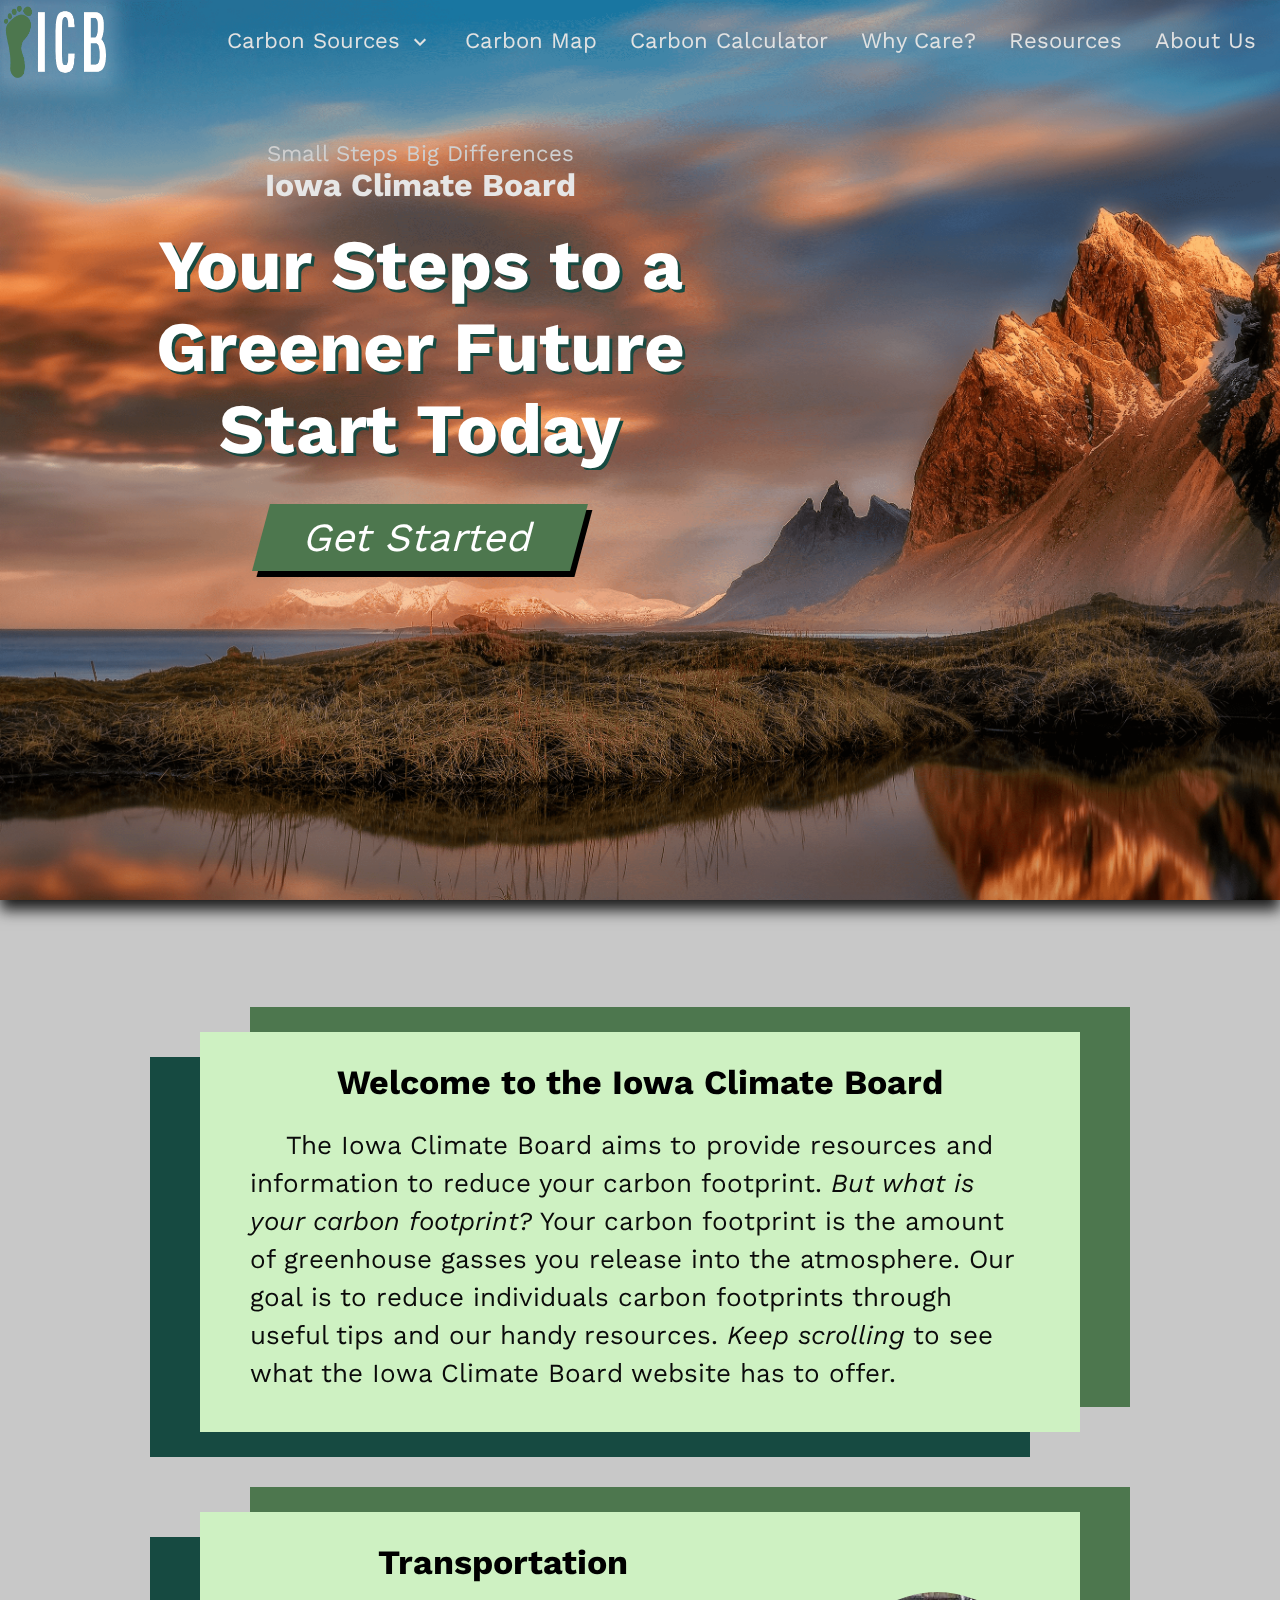
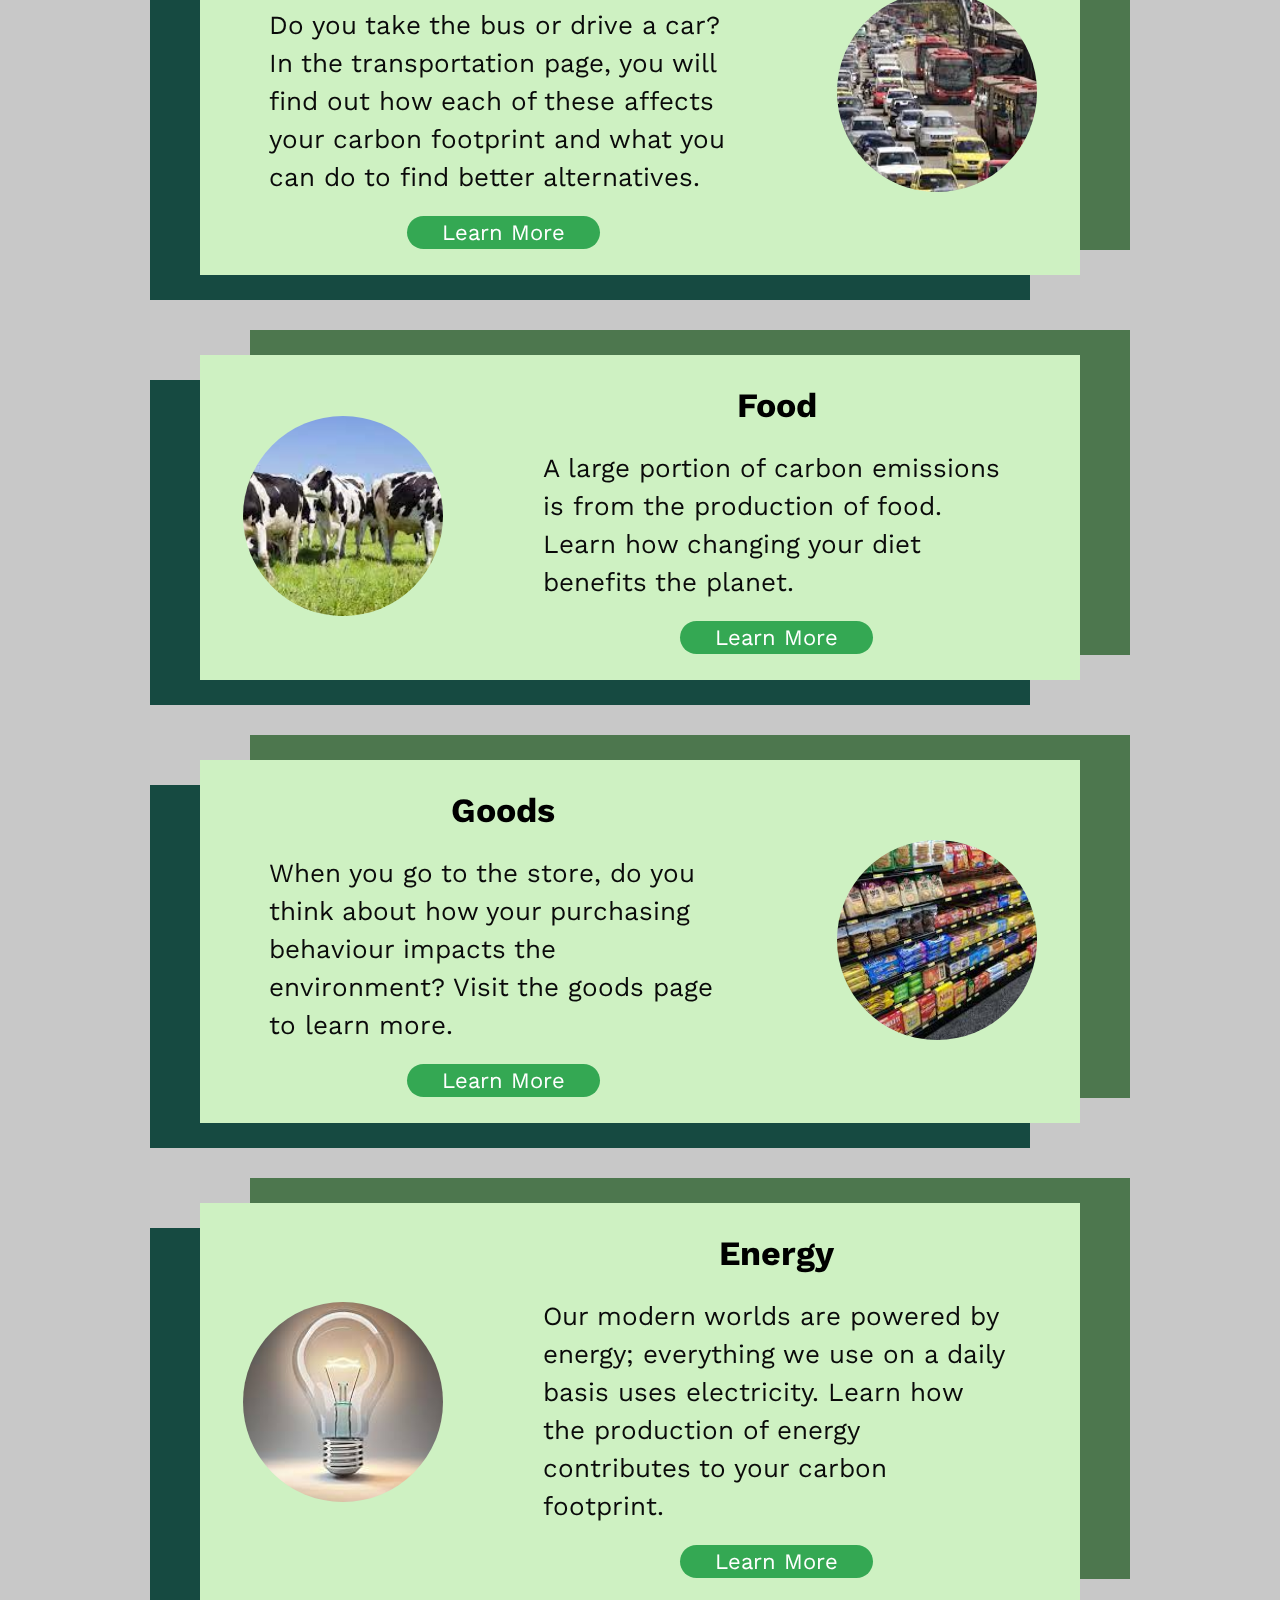
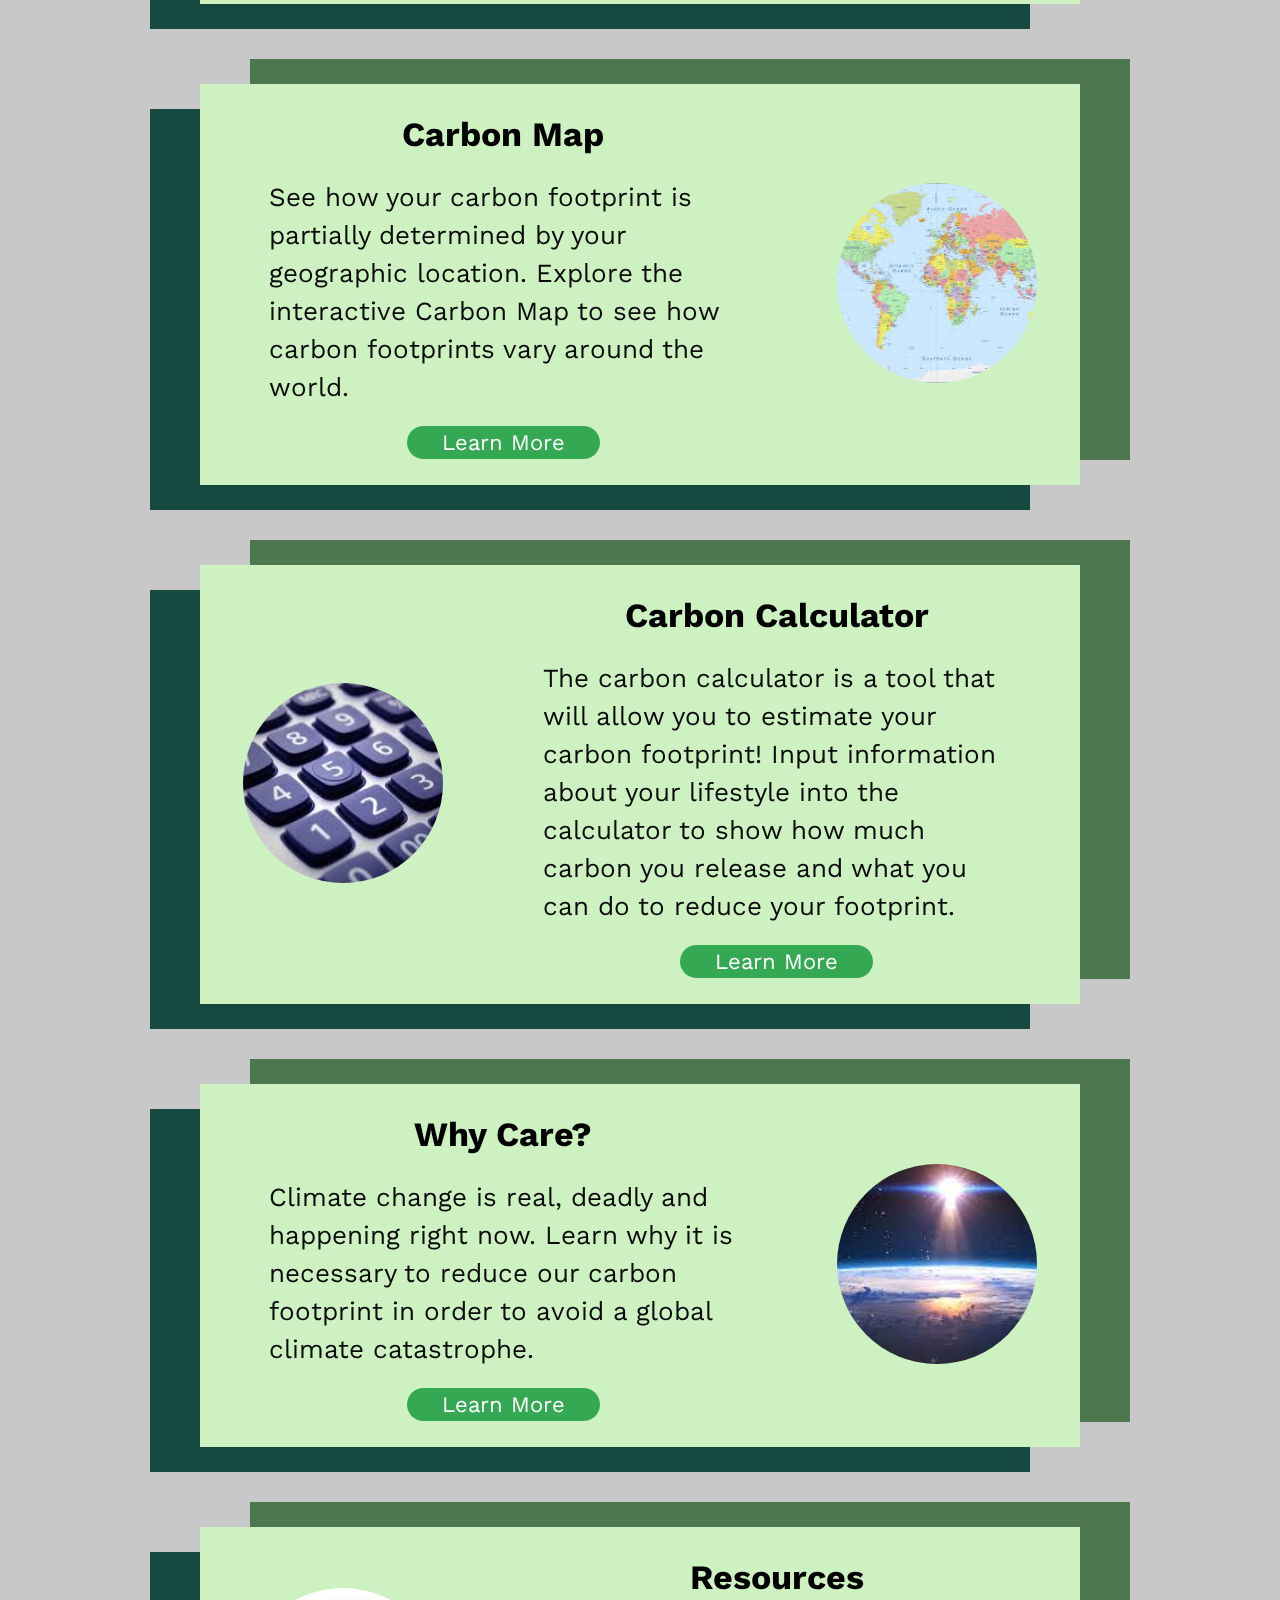
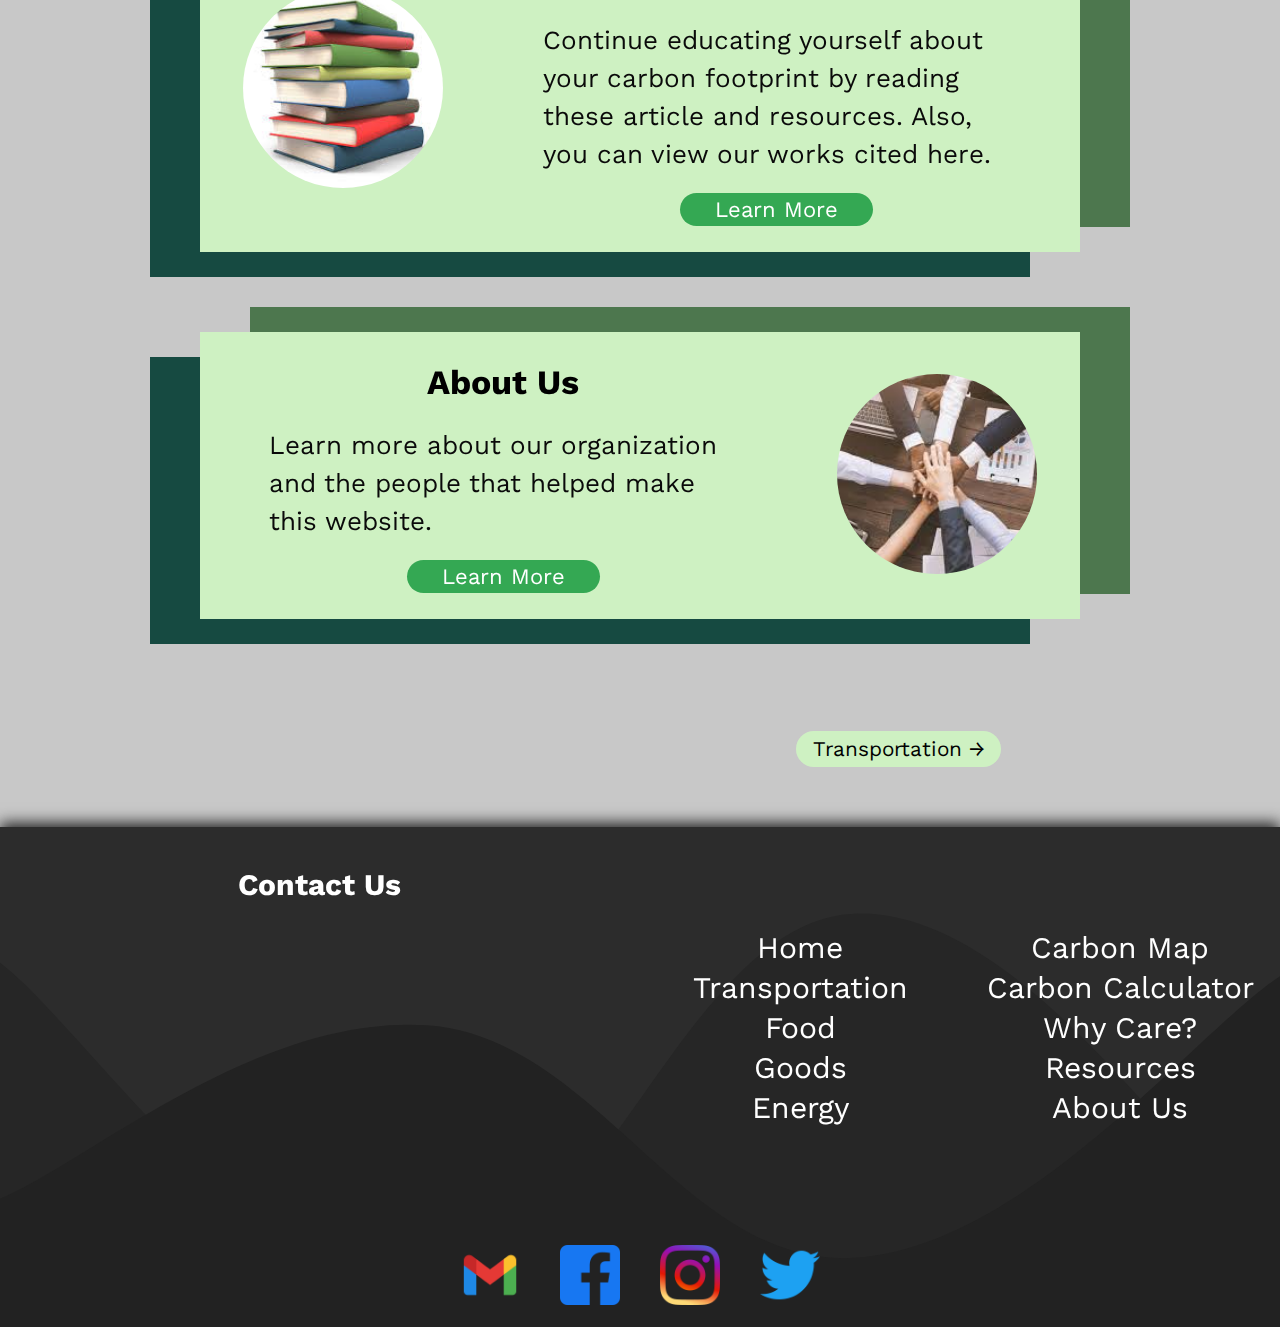
==== commit e90d528f: "wording" ====
--- a/index.html
+++ b/index.html
@@ -103,9 +103,9 @@
                 <div class="welcome small">
                     <h3>Welcome to the Iowa Climate Board</h3>
                     <p>&nbsp;&nbsp;&nbsp;&nbsp;The Iowa Climate Board aims to provide resources and information to reduce your carbon footprint.
-                        What is your carbon footprint you may ask? Your carbon footprint is the amount of greenhouse
+                        <em>But what is your carbon footprint?</em> Your carbon footprint is the amount of greenhouse
                         gasses you release into the atmosphere. Our goal is to reduce individuals carbon footprints
-                        through useful tips and our handy resources. Keep scrolling to see what the Iowa Climate Board
+                        through useful tips and our handy resources. <em>Keep scrolling</em> to see what the Iowa Climate Board
                         website has to offer.</p>
                     <hr>
                 </div>
@@ -114,11 +114,11 @@
                         <div class="content">
                             <div>
                                 <h3>Welcome to the Iowa Climate Board</h3>
-                                <p>&nbsp;&nbsp;&nbsp;&nbsp;The Iowa Climate Board aims to provide resources and information to reduce your
-                                    carbon footprint. What is your carbon footprint you may ask? Your carbon footprint
-                                    is the amount of greenhouse gasses you release into the atmosphere. Our goal is to
-                                    reduce individuals carbon footprints through useful tips and our handy resources.
-                                    Keep scrolling to see what the Iowa Climate Board website has to offer.</p>
+                                <p>&nbsp;&nbsp;&nbsp;&nbsp;The Iowa Climate Board aims to provide resources and information to reduce your carbon footprint.
+                                    <em>But what is your carbon footprint?</em> Your carbon footprint is the amount of greenhouse
+                                    gasses you release into the atmosphere. Our goal is to reduce individuals carbon footprints
+                                    through useful tips and our handy resources. <em>Keep scrolling</em> to see what the Iowa Climate Board
+                                    website has to offer.</p>
                             </div>
                         </div>
                     </div>
@@ -153,8 +153,7 @@
                 </div>
                 <div class="food-preview small">
                     <h3>Food</h3>
-                    <p>A large portion of carbon emissions is from the production of food. Learn how reducing your food
-                        consumption benefits the planet.</p>
+                    <p>A large portion of carbon emissions is from the production of food. Learn how changing your diet benefits the planet.</p>
                     <div class="learn-more-cta">
                         <a href="html/food.html">Learn More</a>
                     </div>
@@ -168,8 +167,7 @@
                             </div>
                             <div class="content2 right">
                                 <h3>Food</h3>
-                                <p>A large portion of carbon emissions is from the production of food. Learn how
-                                    reducing your food consumption benefits the planet.</p>
+                                <p>A large portion of carbon emissions is from the production of food. Learn how changing your diet benefits the planet.</p>
                                 <div class="learn-more-cta">
                                     <a href="html/food.html">Learn More</a>
                                 </div>
--- a/css/indexStyle.css
+++ b/css/indexStyle.css
@@ -6,6 +6,7 @@
   --secondary-heading-font-size: 1.3em;
   --slogan-font-size: 0.8em;
   --green: #15e215;
+  --main-content-color: rgba(0, 0, 0, 0.185);
   /* --background-color: rgb(245, 245, 245); */
 }
 
@@ -204,10 +205,9 @@
 }
 
 .main-content {
-  --main-content-color: rgba(0, 0, 0, 0.185);
-  background-color: var(--main-content-color);
-  box-shadow: 0 -60px 60px var(--main-content-color);
-  /* background-image: url("data:image/svg+xml,%3csvg xmlns='http://www.w3.org/2000/svg' version='1.1' xmlns:xlink='http://www.w3.org/1999/xlink' xmlns:svgjs='http://svgjs.com/svgjs' width='2500' height='10000' preserveAspectRatio='none' viewBox='0 0 2500 10000'%3e%3cg mask='url(%26quot%3b%23SvgjsMask1059%26quot%3b)' fill='none'%3e%3crect width='2500' height='10000' x='0' y='0' fill='rgba(245%2c 245%2c 245%2c 1)'%3e%3c/rect%3e%3cpath d='M1656.56 3912.66 a788.26 788.26 0 1 0 1576.52 0 a788.26 788.26 0 1 0 -1576.52 0z' fill='rgba(0%2c 0%2c 0%2c 0.039)' class='triangle-float2'%3e%3c/path%3e%3cpath d='M-150.28759640768038 5796.554995738845L449.97952166786865 5839.104664736119 227.66351105824089 5362.346441443697z' fill='rgba(0%2c 0%2c 0%2c 0.039)' class='triangle-float2'%3e%3c/path%3e%3cpath d='M-76.97 1081.39 a445.51 445.51 0 1 0 891.02 0 a445.51 445.51 0 1 0 -891.02 0z' fill='rgba(0%2c 0%2c 0%2c 0.039)' class='triangle-float3'%3e%3c/path%3e%3cpath d='M1595.6026172697807 6673.561763435975L1450.4954725872858 5923.233164859264 938.7332558514245 6352.652652172793z' fill='rgba(0%2c 0%2c 0%2c 0.039)' class='triangle-float3'%3e%3c/path%3e%3cpath d='M-301.96 3030.35 a461.36 461.36 0 1 0 922.72 0 a461.36 461.36 0 1 0 -922.72 0z' fill='rgba(0%2c 0%2c 0%2c 0.039)' class='triangle-float2'%3e%3c/path%3e%3cpath d='M2434.517%2c7987.091C2611.16%2c7983.471%2c2759.545%2c7868.501%2c2847.74%2c7715.408C2935.772%2c7562.598%2c2950.641%2c7381.832%2c2874.965%2c7222.541C2786.09%2c7035.467%2c2641.629%2c6845.549%2c2434.517%2c6845.614C2227.471%2c6845.679%2c2087.135%2c7037.626%2c1994.547%2c7222.817C1913.041%2c7385.843%2c1899.942%2c7575.009%2c1990.876%2c7732.97C2082.006%2c7891.271%2c2251.897%2c7990.834%2c2434.517%2c7987.091' fill='rgba(0%2c 0%2c 0%2c 0.039)' class='triangle-float3'%3e%3c/path%3e%3cpath d='M602.93 276.98 a724.61 724.61 0 1 0 1449.22 0 a724.61 724.61 0 1 0 -1449.22 0z' fill='rgba(0%2c 0%2c 0%2c 0.039)' class='triangle-float1'%3e%3c/path%3e%3cpath d='M238.79857072463886 7646.33592573216L679.8482935155082 7646.33592573216 459.32343212007333 6984.761341545856z' fill='rgba(0%2c 0%2c 0%2c 0.039)' class='triangle-float1'%3e%3c/path%3e%3cpath d='M1304.22 3321.26 a767.9 767.9 0 1 0 1535.8 0 a767.9 767.9 0 1 0 -1535.8 0z' fill='rgba(0%2c 0%2c 0%2c 0.039)' class='triangle-float1'%3e%3c/path%3e%3cpath d='M467.33146636519564 9587.04494133531L484.65721319866174 10083.189415974122 963.4759410040067 9569.719194501844z' fill='rgba(0%2c 0%2c 0%2c 0.039)' class='triangle-float1'%3e%3c/path%3e%3cpath d='M33.34 8506.78 a573.33 573.33 0 1 0 1146.66 0 a573.33 573.33 0 1 0 -1146.66 0z' fill='rgba(0%2c 0%2c 0%2c 0.039)' class='triangle-float1'%3e%3c/path%3e%3cpath d='M579.8590962530636 225.39225142735665L116.33748047285212 526.4067083262051 417.3519373717006 989.9283241064167 880.8735531519121 688.9138672075682z' fill='rgba(0%2c 0%2c 0%2c 0.039)' class='triangle-float2'%3e%3c/path%3e%3cpath d='M1127.231%2c9546.179C1347.371%2c9546.487%2c1559.36%2c9437.552%2c1664.226%2c9243.994C1764.841%2c9058.282%2c1717.291%2c8837.167%2c1609.892%2c8655.295C1504.624%2c8477.031%2c1334.106%2c8326.749%2c1127.231%2c8334.635C930.076%2c8342.15%2c804.442%2c8519.786%2c704.357%2c8689.814C602.174%2c8863.406%2c503.643%2c9061.882%2c592.83%2c9242.496C690.059%2c9439.395%2c907.634%2c9545.872%2c1127.231%2c9546.179' fill='rgba(0%2c 0%2c 0%2c 0.039)' class='triangle-float2'%3e%3c/path%3e%3c/g%3e%3cdefs%3e%3cmask id='SvgjsMask1059'%3e%3crect width='2500' height='10000' fill='white'%3e%3c/rect%3e%3c/mask%3e%3cstyle%3e %40keyframes float1 %7b 0%25%7btransform: translate(0%2c 0)%7d 50%25%7btransform: translate(-10px%2c 0)%7d 100%25%7btransform: translate(0%2c 0)%7d %7d .triangle-float1 %7b animation: float1 5s infinite%3b %7d %40keyframes float2 %7b 0%25%7btransform: translate(0%2c 0)%7d 50%25%7btransform: translate(-5px%2c -5px)%7d 100%25%7btransform: translate(0%2c 0)%7d %7d .triangle-float2 %7b animation: float2 4s infinite%3b %7d %40keyframes float3 %7b 0%25%7btransform: translate(0%2c 0)%7d 50%25%7btransform: translate(0%2c -10px)%7d 100%25%7btransform: translate(0%2c 0)%7d %7d .triangle-float3 %7b animation: float3 6s infinite%3b %7d %3c/style%3e%3c/defs%3e%3c/svg%3e"); */
+  /* background-color: var(--main-content-color);
+  box-shadow: 0 -60px 60px var(--main-content-color); */
+  background-image: url("data:image/svg+xml,%3csvg xmlns='http://www.w3.org/2000/svg' version='1.1' xmlns:xlink='http://www.w3.org/1999/xlink' xmlns:svgjs='http://svgjs.com/svgjs' width='2500' height='10000' preserveAspectRatio='none' viewBox='0 0 2500 10000'%3e%3cg mask='url(%26quot%3b%23SvgjsMask1059%26quot%3b)' fill='none'%3e%3crect width='2500' height='10000' x='0' y='0' fill='rgba(245%2c 245%2c 245%2c 1)'%3e%3c/rect%3e%3cpath d='M1656.56 3912.66 a788.26 788.26 0 1 0 1576.52 0 a788.26 788.26 0 1 0 -1576.52 0z' fill='rgba(0%2c 0%2c 0%2c 0.039)' class='triangle-float2'%3e%3c/path%3e%3cpath d='M-150.28759640768038 5796.554995738845L449.97952166786865 5839.104664736119 227.66351105824089 5362.346441443697z' fill='rgba(0%2c 0%2c 0%2c 0.039)' class='triangle-float2'%3e%3c/path%3e%3cpath d='M-76.97 1081.39 a445.51 445.51 0 1 0 891.02 0 a445.51 445.51 0 1 0 -891.02 0z' fill='rgba(0%2c 0%2c 0%2c 0.039)' class='triangle-float3'%3e%3c/path%3e%3cpath d='M1595.6026172697807 6673.561763435975L1450.4954725872858 5923.233164859264 938.7332558514245 6352.652652172793z' fill='rgba(0%2c 0%2c 0%2c 0.039)' class='triangle-float3'%3e%3c/path%3e%3cpath d='M-301.96 3030.35 a461.36 461.36 0 1 0 922.72 0 a461.36 461.36 0 1 0 -922.72 0z' fill='rgba(0%2c 0%2c 0%2c 0.039)' class='triangle-float2'%3e%3c/path%3e%3cpath d='M2434.517%2c7987.091C2611.16%2c7983.471%2c2759.545%2c7868.501%2c2847.74%2c7715.408C2935.772%2c7562.598%2c2950.641%2c7381.832%2c2874.965%2c7222.541C2786.09%2c7035.467%2c2641.629%2c6845.549%2c2434.517%2c6845.614C2227.471%2c6845.679%2c2087.135%2c7037.626%2c1994.547%2c7222.817C1913.041%2c7385.843%2c1899.942%2c7575.009%2c1990.876%2c7732.97C2082.006%2c7891.271%2c2251.897%2c7990.834%2c2434.517%2c7987.091' fill='rgba(0%2c 0%2c 0%2c 0.039)' class='triangle-float3'%3e%3c/path%3e%3cpath d='M602.93 276.98 a724.61 724.61 0 1 0 1449.22 0 a724.61 724.61 0 1 0 -1449.22 0z' fill='rgba(0%2c 0%2c 0%2c 0.039)' class='triangle-float1'%3e%3c/path%3e%3cpath d='M238.79857072463886 7646.33592573216L679.8482935155082 7646.33592573216 459.32343212007333 6984.761341545856z' fill='rgba(0%2c 0%2c 0%2c 0.039)' class='triangle-float1'%3e%3c/path%3e%3cpath d='M1304.22 3321.26 a767.9 767.9 0 1 0 1535.8 0 a767.9 767.9 0 1 0 -1535.8 0z' fill='rgba(0%2c 0%2c 0%2c 0.039)' class='triangle-float1'%3e%3c/path%3e%3cpath d='M467.33146636519564 9587.04494133531L484.65721319866174 10083.189415974122 963.4759410040067 9569.719194501844z' fill='rgba(0%2c 0%2c 0%2c 0.039)' class='triangle-float1'%3e%3c/path%3e%3cpath d='M33.34 8506.78 a573.33 573.33 0 1 0 1146.66 0 a573.33 573.33 0 1 0 -1146.66 0z' fill='rgba(0%2c 0%2c 0%2c 0.039)' class='triangle-float1'%3e%3c/path%3e%3cpath d='M579.8590962530636 225.39225142735665L116.33748047285212 526.4067083262051 417.3519373717006 989.9283241064167 880.8735531519121 688.9138672075682z' fill='rgba(0%2c 0%2c 0%2c 0.039)' class='triangle-float2'%3e%3c/path%3e%3cpath d='M1127.231%2c9546.179C1347.371%2c9546.487%2c1559.36%2c9437.552%2c1664.226%2c9243.994C1764.841%2c9058.282%2c1717.291%2c8837.167%2c1609.892%2c8655.295C1504.624%2c8477.031%2c1334.106%2c8326.749%2c1127.231%2c8334.635C930.076%2c8342.15%2c804.442%2c8519.786%2c704.357%2c8689.814C602.174%2c8863.406%2c503.643%2c9061.882%2c592.83%2c9242.496C690.059%2c9439.395%2c907.634%2c9545.872%2c1127.231%2c9546.179' fill='rgba(0%2c 0%2c 0%2c 0.039)' class='triangle-float2'%3e%3c/path%3e%3c/g%3e%3cdefs%3e%3cmask id='SvgjsMask1059'%3e%3crect width='2500' height='10000' fill='white'%3e%3c/rect%3e%3c/mask%3e%3cstyle%3e %40keyframes float1 %7b 0%25%7btransform: translate(0%2c 0)%7d 50%25%7btransform: translate(-10px%2c 0)%7d 100%25%7btransform: translate(0%2c 0)%7d %7d .triangle-float1 %7b animation: float1 5s infinite%3b %7d %40keyframes float2 %7b 0%25%7btransform: translate(0%2c 0)%7d 50%25%7btransform: translate(-5px%2c -5px)%7d 100%25%7btransform: translate(0%2c 0)%7d %7d .triangle-float2 %7b animation: float2 4s infinite%3b %7d %40keyframes float3 %7b 0%25%7btransform: translate(0%2c 0)%7d 50%25%7btransform: translate(0%2c -10px)%7d 100%25%7btransform: translate(0%2c 0)%7d %7d .triangle-float3 %7b animation: float3 6s infinite%3b %7d %3c/style%3e%3c/defs%3e%3c/svg%3e");
   background-size: cover;
   padding: 40px 0;
 }
@@ -243,7 +243,7 @@
   font-size: 22px;
   background-color: var(--background-color);
   padding: 0.25em 0.65em;
-  border: 2.5px solid rgb(172, 172, 172);
+  /* border: 2.5px solid rgb(172, 172, 172); */
   color: #000;
   border-radius: 100vh;
 }
@@ -295,6 +295,9 @@
 @media only screen and (min-width: 768px) {
   .main-content {
     padding: 40px 0;
+    background-image: none;
+    background-color: var(--main-content-color);
+    box-shadow: 0 -60px 60px var(--main-content-color);
   }
   .small {
     display: none;
